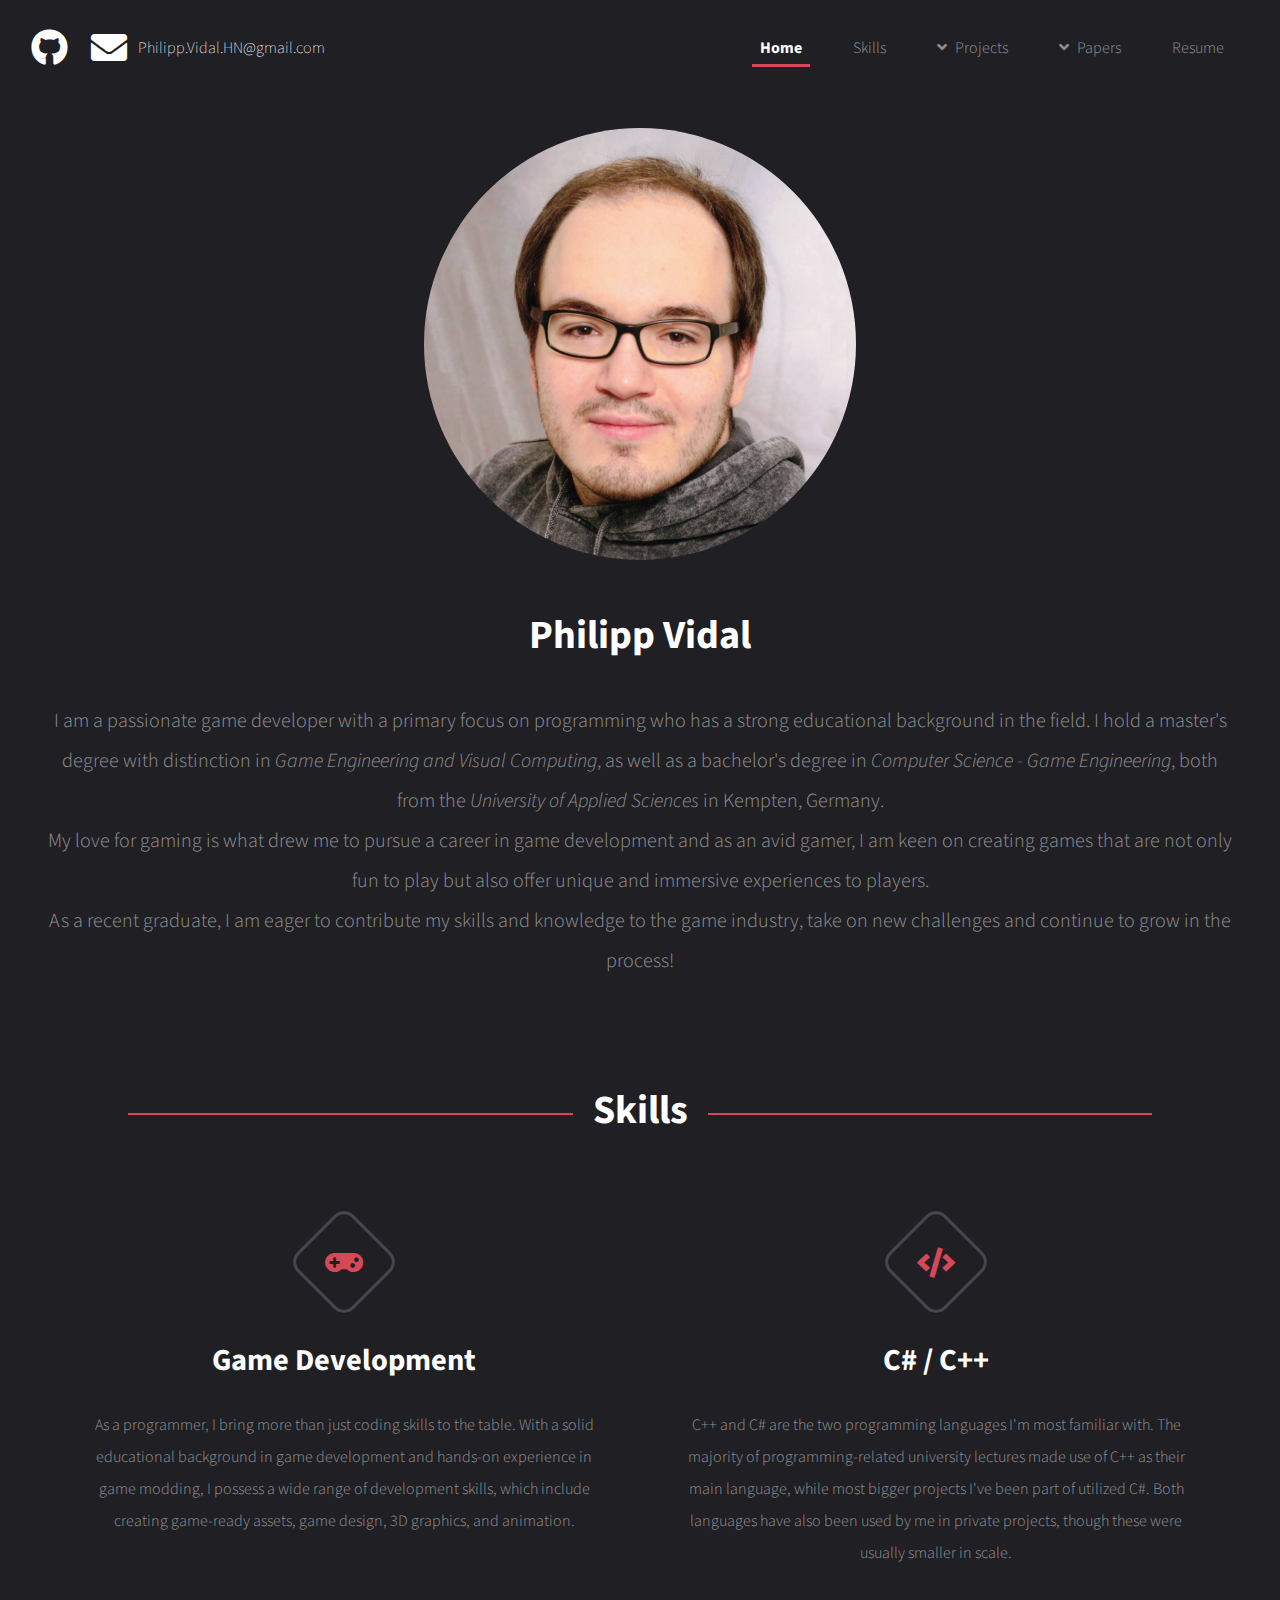
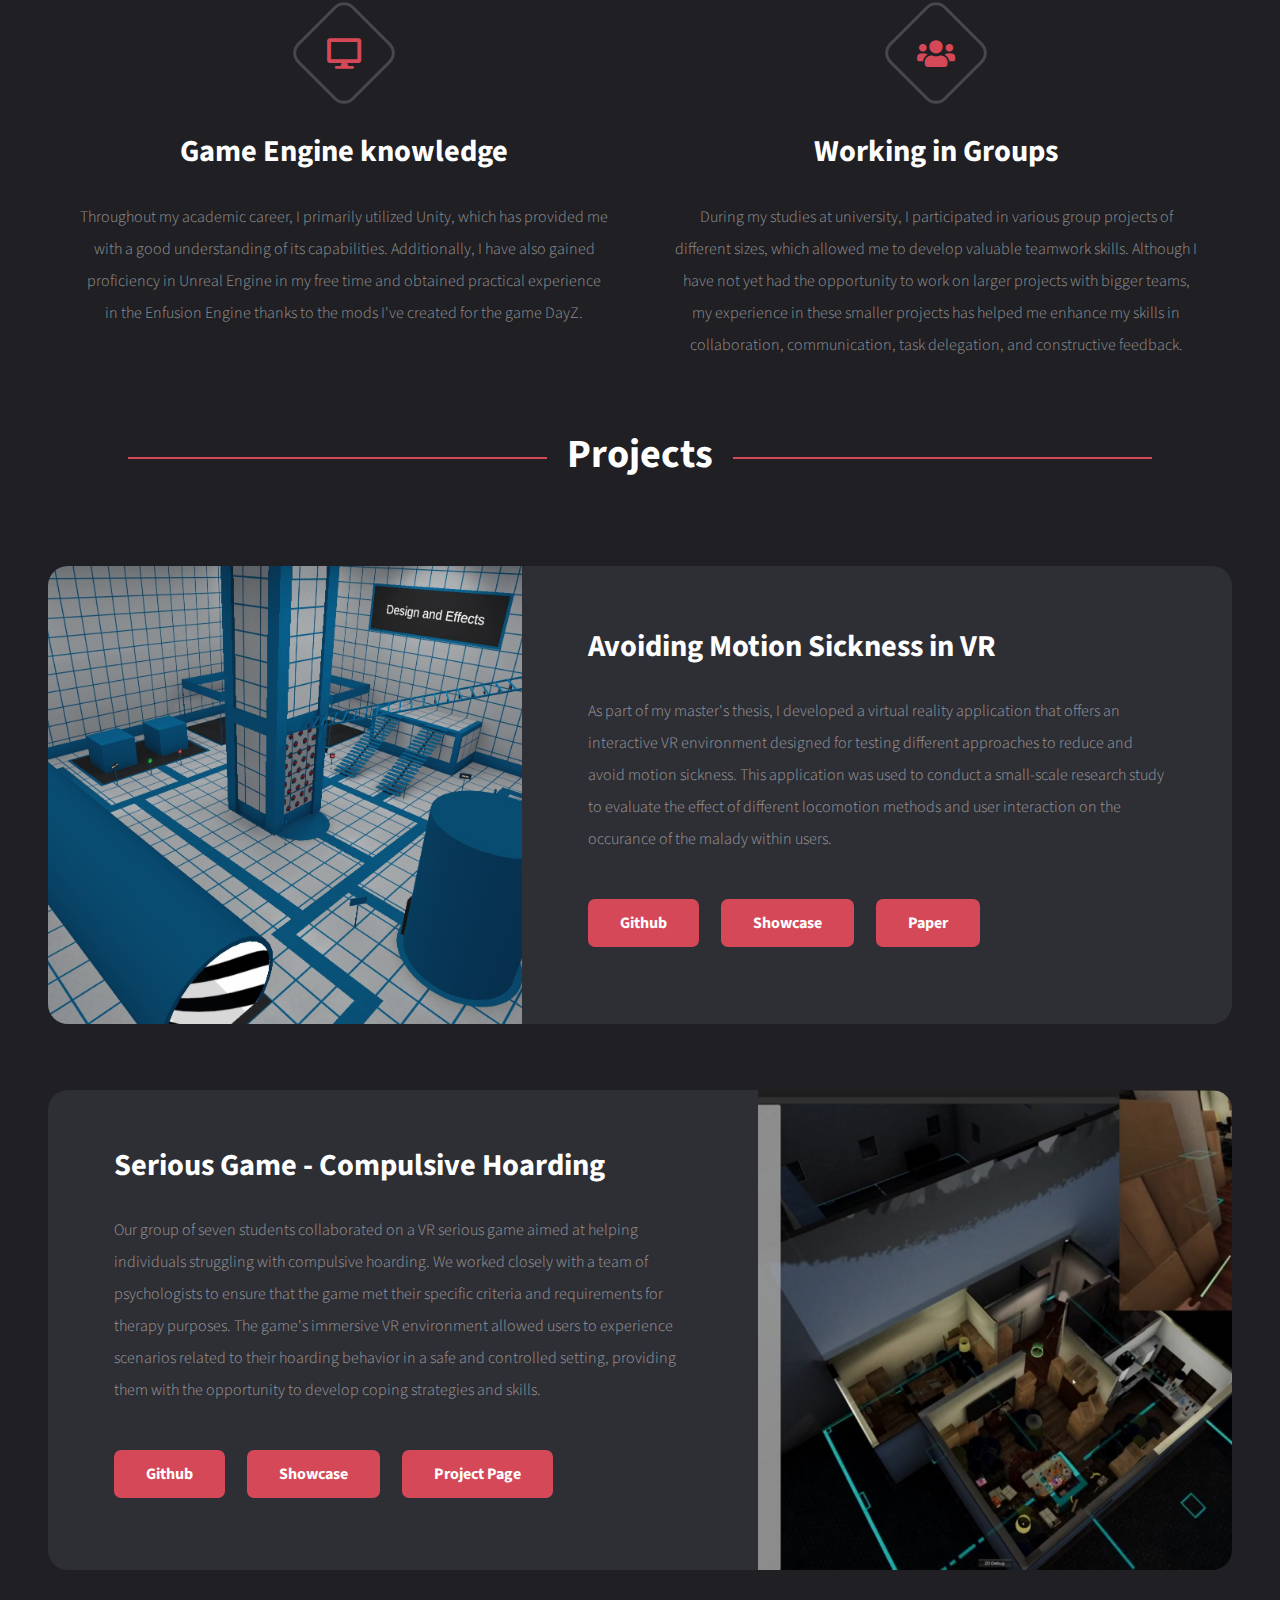
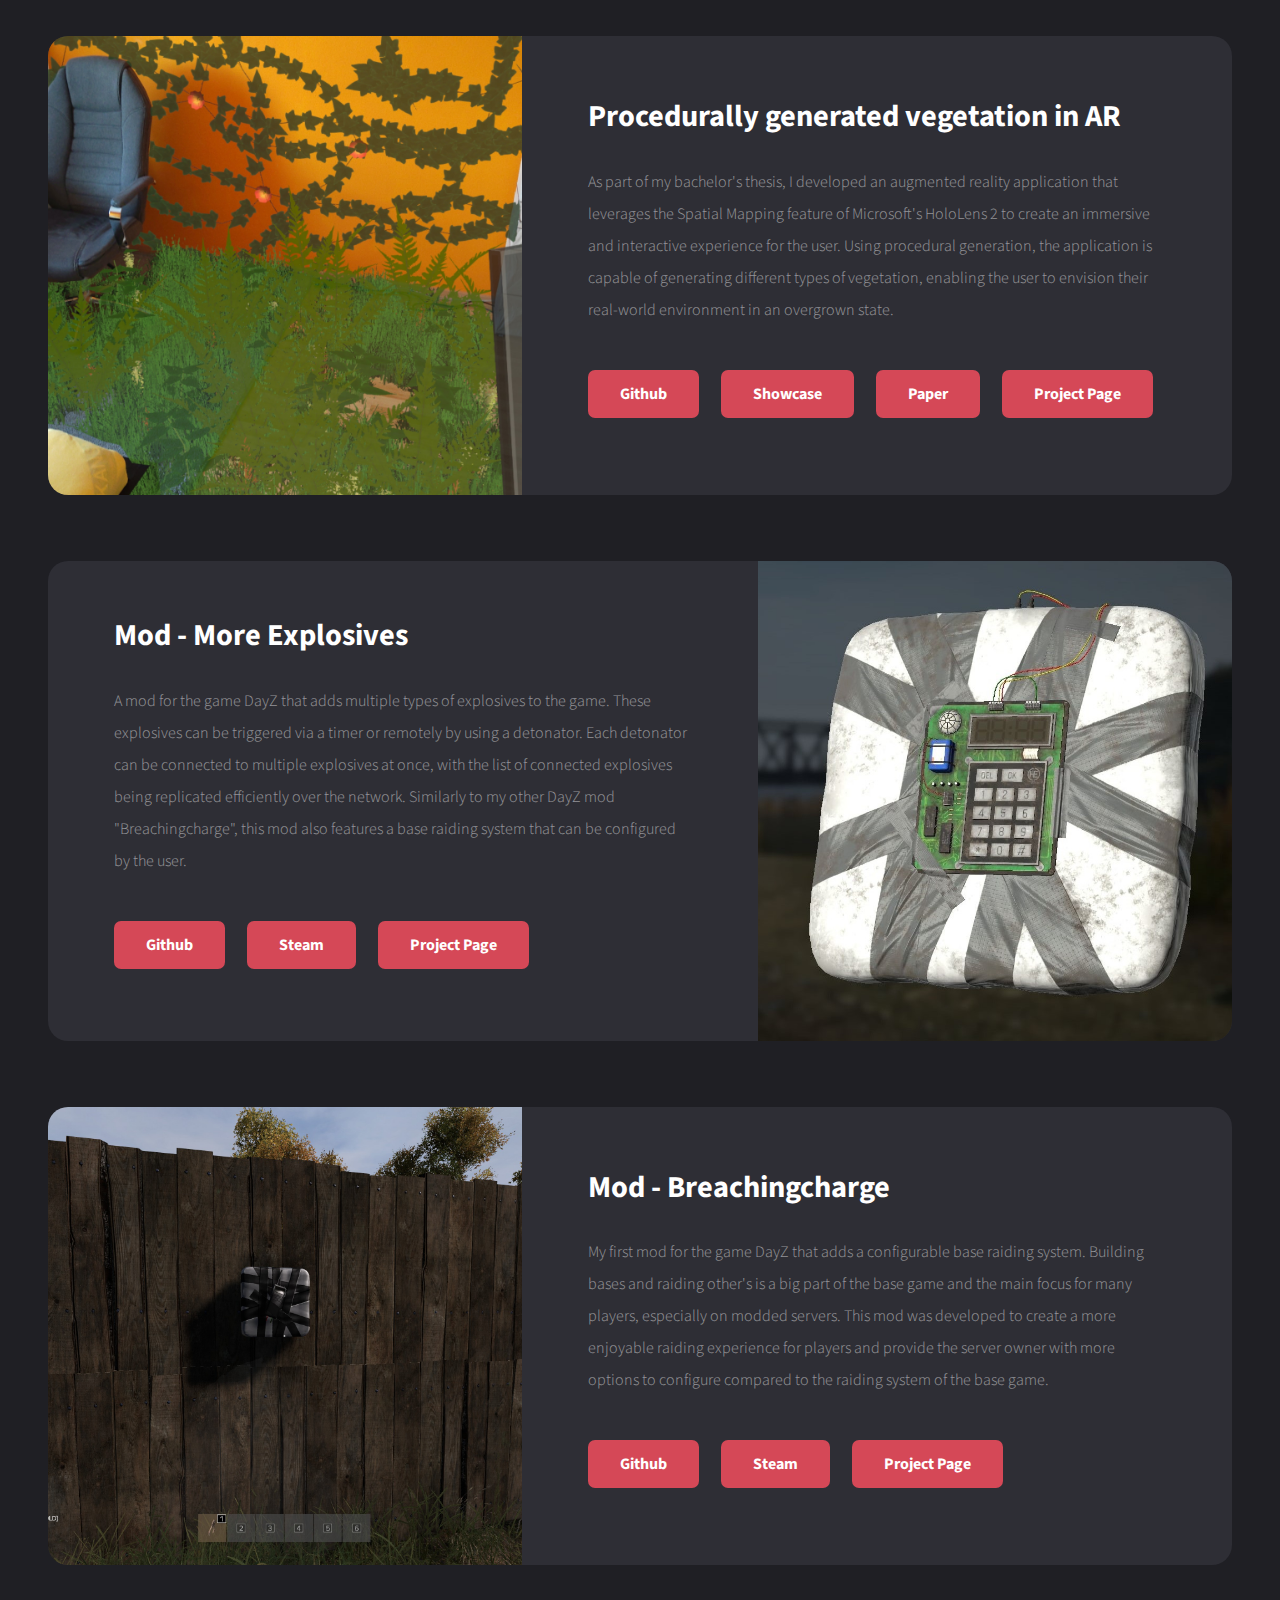
==== index.html @ 8bf0c200 "Initial commit" ====
<!DOCTYPE HTML>
<!--
	Threshold by Pixelarity
	pixelarity.com | hello@pixelarity.com
	License: pixelarity.com/license
-->
<html>
	<head>
		<title>Philipp Vidal's Portfolio</title>
		<meta charset="utf-8" />
		<meta name="viewport" content="width=device-width, initial-scale=1, user-scalable=no" />
		<meta name="description" content="" />
		<meta name="keywords" content="" />
		<link rel="stylesheet" href="assets/css/main.css" />
	</head>
	<body class="is-preload">

		<!-- Header -->
			<header id="header" class="alt">
				<!--<a class="logo" href="index.html">Portfolio</a>-->
				<div id="icon-bar">
					<a class="logo fab fa-github" href="https://github.com/PhilippVidal" target=”_blank”></a>
					<a id="email" class="logo fas fa-envelope" href="mailto:Philipp.Vidal.HN@gmail.com" target=”_blank”></a>
					<a class="email-text">Philipp.Vidal.HN@gmail.com</a>		
					<!--<div>
						<span class="email-text">Philipp.Vidal.HN@gmail.com</span>
					</div>-->
				</div>
					
				<nav id="nav">
					<ul>
						<li class="current"><a href="index.html">Home</a></li>
						<li><a href="#skills">Skills</a></li>
						<li>
							<a href="#section-projects" class="icon solid fa-angle-down">Projects</a>
							<ul>
								<li><a href="#project-avoiding-ms">Avoiding motion sickness in interactive VR environments</a></li>
								<li><a href="#project-compulsive-hoarding">Compulsive Hoarding</a></li>
								<li><a href="#project-procedural-vegetation">Procedurally generated vegetation in AR environments</a></li>
								<li><a href="#project-mod-moe">Mod - More Explosives</a></li>
								<li><a href="#project-mod-bc">Mod - Breachingcharge</a></li>
								<!-- 
									
									<li><a href="#">Option One</a></li>
									<li><a href="#">Option Two</a></li>
									<li><a href="#">Option Three</a></li>
									<li>
										<a href="#">Submenu</a>
										<ul>
											<li><a href="#">Option One</a></li>
											<li><a href="#">Option Two</a></li>
											<li><a href="#">Option Three</a></li>
											<li><a href="#">Option Four</a></li>
										</ul>
								-->
								</li>
							</ul>
						</li>
						<li>
							<a href="#" class="icon solid fa-angle-down">Papers</a>
							<ul>
								<li><a href="papers/PhilippVidal_Masterthesis_Avoiding motion sickness in interactive VR environments.pdf" target="_blank">Avoiding motion sickness in interactive VR environments (German)</a></li>
								<li><a href="papers/PhilippVidal_Bachelorthesis_Procedurally generated vegetation in AR environments.pdf" target="_blank">Procedurally generated vegetation in AR environments (German)</a></li>
								<li><a href="papers/PhilippVidal_Seminarpaper_VR Hardware - History, current state and future developments.pdf" target="_blank">VR Hardware - History, current state and future developments (English)</a></li>
								<li><a href="papers/PhilippVidal_Seminarpaper_Meaningful application of AR-based educational games.pdf" target="_blank">Meaningful application of AR-based educational games (English)</a></li>
							</ul>
						</li>
						<li><a href="resume/PhilippVidal_Resume.pdf" target=”_blank” >Resume</a></li>
						<!-- <li><a href="generic.html">Generic</a></li>-->
						<!-- <li><a href="elements.html">Elements</a></li>-->
					</ul>
				</nav>
			</header>

		<!-- Banner -->
			<div id="banner" class="wrapper">
				<div class="inner">
					<div class="content">
						<h1>Philipp Vidal</h1>
						<p>
							I am a passionate game developer with a primary focus on programming who has a strong educational background in the field. 
							I hold a master's degree with distinction in <i>Game Engineering and Visual Computing</i>, 
							as well as a bachelor's degree in <i>Computer Science - Game Engineering</i>, 
							both from the <i>University of Applied Sciences</i> in Kempten, Germany.
							<br>
							My love for gaming is what drew me to pursue a career in game development and as an avid gamer, 
							I am keen on creating games that are not only fun to play but also offer unique and immersive experiences to players.
							<br>
							As a recent graduate, I am eager to contribute my skills and knowledge to the game industry, 
							take on new challenges and continue to grow in the process!
						</p>
						<ul class="actions">
							<!--<li><a href="https://github.com/PhilippVidal" target=”_blank” class="button icon github large primary scrolly">Github</a></li>-->
						</ul>
					</div>
					<div class="image-wrapper">
						<!-- <img src="images/frame.png" class="frame" alt="" /> -->
						<img src="images/profile_picture.jpg" class="frame" alt=""/>
						<!-- <div class="image"> -->
						<!--	<img src="images/placeholder.jpg" alt="" /> -->
						</div>
					</div>
				</div>
			</div>
			
			<!-- Wrapper -->
			<div id="wrapper">

				<!-- Two -->
					<section id="two" class="wrapper style1">
						<div class="inner">
							<div class="heading" id="skills">
								<header class="major">
									<h2>Skills</h2>
								</header>
							</div>
							<div class="features">
								<div class="feature">
									<span class="icon solid alt major fas fa-gamepad"></span>
									<h2>Game Development</h2>
									<p>
										As a programmer, I bring more than just coding skills to the table. 
										With a solid educational background in game development and hands-on experience in game modding,
										I possess a wide range of development skills, which include creating game-ready assets, game design, 3D graphics, and animation.
									</p>
								</div>
								<div class="feature">
									<span class="icon solid alt major fas fa-code"></span>
									<h2>C# / C++</h2>
									<p>
										C++ and C# are the two programming languages I'm most familiar with. 
										The majority of programming-related university lectures made use of C++ as their main language, 
										while most bigger projects I've been part of utilized C#. 
										Both languages have also been used by me in private projects, 
										though these were usually smaller in scale.
									</p>
								</div>
								<div class="feature">
									<span class="icon solid alt major fas fa-desktop"></span>
									<h2>Game Engine knowledge</h2>
									<p>
										Throughout my academic career, I primarily utilized Unity, 
										which has provided me with a good understanding of its capabilities. 
										Additionally, I have also gained proficiency in Unreal Engine in my free time
										and obtained practical experience in the Enfusion Engine 
										thanks to the mods I've created for the game DayZ.
									</p>
								</div>
								<div class="feature">
									<span class="icon solid alt major featured fas fa-users"></span>
									<h2>Working in Groups</h2>
									<p>
										During my studies at university, I participated in various group projects of different sizes,
										which allowed me to develop valuable teamwork skills. 
										Although I have not yet had the opportunity to work on larger projects with bigger teams, 
										my experience in these smaller projects has helped me enhance my skills in collaboration, communication, task delegation, and constructive feedback. 
									</p>
								</div>
							</div>
						</div>
					</section>

				<!-- One -->
					<section id="one" class="wrapper style1">
						<div class="inner">
							<div class="heading" id="section-projects">
								<header class="major">
									<h2>Projects</h2>
								</header>
							</div>
							<div class="spotlights">

								<div class="spotlight" id="project-avoiding-ms">
									<div class="image fit">
										<img src="images/masterthesis.jpg" alt="" />
									</div>
									<div class="content">
										<h2>Avoiding Motion Sickness in VR</h2>
										<p>	
											As part of my master's thesis, I developed a virtual reality application that offers an 
											interactive VR environment designed for testing different approaches to reduce and avoid motion sickness.
											This application was used to conduct a small-scale research study to evaluate the effect
											of different locomotion methods and user interaction on the occurance of the malady within users.										
										</p>
										<ul class="actions">
											<li><a href="https://github.com/PhilippVidal/Avoiding-Motion-Sickness-in-VR" target="_blank" class="button primary">Github</a></li>
											<li><a href="#" target="_blank" class="button primary">Showcase</a></li>
											<li><a href="papers/PhilippVidal_Masterthesis_Avoiding motion sickness in interactive VR environments.pdf" target="_blank" class="button primary">Paper</a></li>
										</ul>
									</div>
								</div>

								<div class="spotlight" id="project-compulsive-hoarding">
									<div class="image fit alt">
										<img src="images/compulsive_hoarding.jpg" alt="" />
									</div>
									<div class="content">
										<h2>Serious Game - Compulsive Hoarding</h2>
										<p>	
											Our group of seven students collaborated on a VR serious game
											aimed at helping individuals struggling with compulsive hoarding. 
											We worked closely with a team of psychologists to ensure that the game met 
											their specific criteria and requirements for therapy purposes. 
											The game's immersive VR environment allowed users to experience scenarios related to 
											their hoarding behavior in a safe and controlled setting, 
											providing them with the opportunity to develop coping strategies and skills. 																			 
										</p>
										<ul class="actions">
											<li><a href="https://github.com/PhilippVidal/Serious-Game-Compulsive-Hoarding" target="_blank" class="button primary">Github</a></li>
											<li><a href="https://www.youtube.com/watch?v=WRfuEz0BRK4" target="_blank" class="button primary">Showcase</a></li>
											<li><a href="https://www.hs-kempten.de/fakultaet-informatik/zentrale-einrichtungen/computerspiel-zentrum-games/projekt/vr-simulation-zur-behandlung-des-messie-syndroms-1-1306" target="_blank" class="button primary">Project Page</a></li>
										</ul>
									</div>
								</div>

								<div class="spotlight" id="project-procedural-vegetation">
									<div class="image fit">
										<img src="images/bachelorthesis.jpg" alt="" />
									</div>
									<div class="content">
										<h2>Procedurally generated vegetation in AR</h2>
										<p>	
											As part of my bachelor's thesis, I developed an augmented reality application that leverages the Spatial Mapping 
											feature of Microsoft's HoloLens 2 to create an immersive and interactive experience for the user. Using procedural generation, 
											the application is capable of generating different types of vegetation, enabling the user to envision their real-world environment in an overgrown state. 
										</p>
										<ul class="actions">
											<li><a href="https://github.com/PhilippVidal/Procedurally-generated-vegetation-in-AR" target="_blank" class="button primary">Github</a></li>
											<li><a href="https://youtu.be/AUzqE_5fTWs" target="_blank" class="button primary">Showcase</a></li>
											<li><a href="papers/PhilippVidal_Bachelorthesis_Procedurally generated vegetation in AR environments.pdf" target="_blank" class="button primary">Paper</a></li>
											<li><a href="https://www.hs-kempten.de/fakultaet-informatik/zentrale-einrichtungen/computerspiel-zentrum-games/projekt/prozedural-generierte-vegetation-in-einer-augmented-reality-umgebung-1315" target="_blank" class="button primary">Project Page</a></li>
										</ul>
									</div>
								</div>

								<div class="spotlight" id="project-mod-moe">
									<div class="image fit alt">
										<img src="images/moreexplosives.jpg" alt="" />
									</div>
									<div class="content">
										<h2>Mod - More Explosives</h2>
										<p>	
											A mod for the game DayZ that adds multiple types of explosives to the game. 
											These explosives can be triggered via a timer or remotely by using a detonator. 
											Each detonator can be connected to multiple explosives at once, with the list of connected explosives being replicated efficiently over the network. 
											Similarly to my other DayZ mod "Breachingcharge", this mod also features a base raiding system that can be configured by the user.
										</p>
										<ul class="actions">
											<li><a href="https://github.com/PhilippVidal/MoreExplosives" target="_blank" class="button primary">Github</a></li>
											<li><a href="https://steamcommunity.com/sharedfiles/filedetails/?id=2916864737" target="_blank" class="button primary">Steam</a></li>
											<li><a href="https://github.com/PhilippVidal/MoreExplosives/wiki" target="_blank" class="button primary">Project Page</a></li>
										</ul>
									</div>
								</div>

								<div class="spotlight" id="project-mod-bc">
									<div class="image fit">
										<img src="images/breachingcharge.jpg" alt="" />
									</div>
									<div class="content">
										<h2>Mod - Breachingcharge</h2>
										<p>
											My first mod for the game DayZ that adds a configurable base raiding system. 
											Building bases and raiding other's is a big part of the base game and the main focus for many players, especially on modded servers. 
											This mod was developed to create a more enjoyable raiding experience for players and provide the server owner with more options to configure compared to the raiding system of the base game. 
										</p>
										<ul class="actions">
											<li><a href="https://github.com/PhilippVidal/Breachingcharge" target="_blank" class="button primary">Github</a></li>
											<li><a href="https://steamcommunity.com/sharedfiles/filedetails/?id=1827241477" target="_blank" class="button primary">Steam</a></li>
											<li><a href="https://github.com/PhilippVidal/Breachingcharge/wiki" target="_blank" class="button primary">Project Page</a></li>
										</ul>
									</div>
								</div>

							</div>
						</div>
					</section>
			</div>

		<!-- Scripts -->
			<script src="assets/js/jquery.min.js"></script>
			<script src="assets/js/jquery.dropotron.min.js"></script>
			<script src="assets/js/jquery.scrollex.min.js"></script>
			<script src="assets/js/jquery.scrolly.min.js"></script>
			<script src="assets/js/browser.min.js"></script>
			<script src="assets/js/breakpoints.min.js"></script>
			<script src="assets/js/util.js"></script>
			<script src="assets/js/main.js"></script>

	</body>
</html>
---- assets/css/main.css ----
@import url(fontawesome-all.min.css);
@import url("https://fonts.googleapis.com/css?family=Source+Sans+Pro:300,300i,400,400i,700,700i");

/*
	Threshold by Pixelarity
	pixelarity.com | hello@pixelarity.com
	License: pixelarity.com/license
*/

:root{
    --color-primary: #1f1f24;
    --color-secondary: #2e2e35;
	--color-tertiary: #24242a;
    --color-highlight: #d54857;
    --color-text: #FFFFFF;
}

html, body, div, span, applet, object,
iframe, h1, h2, h3, h4, h5, h6, p, blockquote,
pre, a, abbr, acronym, address, big, cite,
code, del, dfn, em, img, ins, kbd, q, s, samp,
small, strike, strong, sub, sup, tt, var, b,
u, i, center, dl, dt, dd, ol, ul, li, fieldset,
form, label, legend, table, caption, tbody,
tfoot, thead, tr, th, td, article, aside,
canvas, details, embed, figure, figcaption,
footer, header, hgroup, menu, nav, output, ruby,
section, summary, time, mark, audio, video {
	margin: 0;
	padding: 0;
	border: 0;
	font-size: 100%;
	font: inherit;
	vertical-align: baseline;}

article, aside, details, figcaption, figure,
footer, header, hgroup, menu, nav, section {
	display: block;}

body {
	line-height: 1;
}

ol, ul {
	list-style: none;
}

blockquote, q {
	quotes: none;
}

	blockquote:before, blockquote:after, q:before, q:after {
		content: '';
		content: none;
	}

table {
	border-collapse: collapse;
	border-spacing: 0;
}

body {
	-webkit-text-size-adjust: none;
}

mark {
	background-color: transparent;
	color: inherit;
}

input::-moz-focus-inner {
	border: 0;
	padding: 0;
}

input, select, textarea {
	-moz-appearance: none;
	-webkit-appearance: none;
	-ms-appearance: none;
	appearance: none;
}

/* Basic */

	@-ms-viewport {
		width: device-width;
	}

	body {
		-ms-overflow-style: scrollbar;
	}

	@media screen and (max-width: 480px) {

		html, body {
			min-width: 320px;
		}

	}

	html {
		box-sizing: border-box;
	}

	*, *:before, *:after {
		box-sizing: inherit;
	}

	body {
		background: #24242a;
	}

		body.is-preload *, body.is-preload *:before, body.is-preload *:after {
			-moz-animation: none !important;
			-webkit-animation: none !important;
			-ms-animation: none !important;
			animation: none !important;
			-moz-transition: none !important;
			-webkit-transition: none !important;
			-ms-transition: none !important;
			transition: none !important;
		}

/* Typography */

	html {
		font-size: 16pt;
	}

		@media screen and (max-width: 1680px) {

			html {
				font-size: 12pt;
			}

		}

		@media screen and (max-width: 480px) {

			html {
				font-size: 11pt;
			}

		}

	body {
		background-color: var(--color-primary);
		color: rgba(255, 255, 255, 0.5);
	}

	body, input, select, textarea {
		font-family: "Source Sans Pro", Arial, Helvetica, sans-serif;
		font-weight: 300;
		font-size: 1rem;
		line-height: 1.65;
	}

		@media screen and (max-width: 1280px) {

			body, input, select, textarea {
				line-height: 2;
			}

		}

	a {
		-moz-transition: color 0.2s ease-in-out;
		-webkit-transition: color 0.2s ease-in-out;
		-ms-transition: color 0.2s ease-in-out;
		transition: color 0.2s ease-in-out;
		color: #d54857;
		text-decoration: underline;
	}

		a:hover {
			color: #e46270;
			text-decoration: none;
		}

		a:active {
			color: #d54857;
		}

	strong, b {
		color: #ffffff;
		font-weight: 700;
	}

	em, i {
		font-style: italic;
	}

	p {
		margin: 0 0 2.75rem 0;
	}

	h1, h2, h3, h4, h5, h6 {
		color: #ffffff;
		font-weight: 700;
		line-height: 1.5;
		margin: 0 0 2.0625rem 0;
	}

		h1 a, h2 a, h3 a, h4 a, h5 a, h6 a {
			color: inherit;
			text-decoration: none;
		}

	h1 {
		font-size: 3.75rem;
		line-height: 1.20;
	}

	h2 {
		font-size: 1.90rem;
		line-height: 1;
	}

	h3 {
		font-size: 1.75rem;
	}

	h4 {
		font-size: 1.20rem;
	}

	h5 {
		font-size: 0.9rem;
	}

	h6 {
		font-size: 0.7rem;
	}

	@media screen and (max-width: 1280px) {

		h1 {
			font-size: 2.5rem;
			line-height: 1.6;
		}

	}

	@media screen and (max-width: 980px) {

		h3 {
			font-size: 1.5rem;
		}

	}

	@media screen and (max-width: 736px) {

		h1 {
			font-size: 2.25rem;
			line-height: 1.5;
		}

		h2 {
			font-size: 1.5rem;
			line-height: 1.5;
		}

		h3 {
			font-size: 1.25rem;
		}

		h1, h2, h3, h4, h5, p {
			margin: 0 0 2rem 0;
		}

	}

	sub {
		font-size: 0.8rem;
		position: relative;
		top: 0.5rem;
	}

	sup {
		font-size: 0.8rem;
		position: relative;
		top: -0.5rem;
	}

	blockquote {
		border-left: solid 0.5rem rgba(110, 110, 122, 0.5);
		font-style: italic;
		margin: 0 0 2.75rem 0;
		padding: 1.375rem 0 1.375rem 2.75rem;
	}

	code {
		background: transparent;
		border: solid 1px rgba(110, 110, 122, 0.5);
		font-family: "Courier New", monospace;
		font-size: 0.9rem;
		margin: 0 0.25rem;
		padding: 0.25rem 0.65rem;
	}

	pre {
		-webkit-overflow-scrolling: touch;
		font-family: "Courier New", monospace;
		font-size: 0.9rem;
		margin: 0 0 2.75rem 0;
	}

		pre code {
			display: block;
			line-height: 1.75;
			padding: 1rem 1.5rem;
			overflow-x: auto;
		}

	hr {
		border: 0;
		border-bottom: solid 1px rgba(110, 110, 122, 0.5);
		margin: 2.75rem 0;
	}

		hr.major {
			margin: 5.5rem 0;
		}

		@media screen and (max-width: 736px) {

			hr.major {
				margin: 4.125rem 0;
			}

		}

/* Row */

	.row {
		display: flex;
		flex-wrap: wrap;
		box-sizing: border-box;
		align-items: stretch;
	}

		.row > * {
			box-sizing: border-box;
		}

		.row.gtr-uniform > * > :last-child {
			margin-bottom: 0;
		}

		.row.aln-left {
			justify-content: flex-start;
		}

		.row.aln-center {
			justify-content: center;
		}

		.row.aln-right {
			justify-content: flex-end;
		}

		.row.aln-top {
			align-items: flex-start;
		}

		.row.aln-middle {
			align-items: center;
		}

		.row.aln-bottom {
			align-items: flex-end;
		}

		.row > .imp {
			order: -1;
		}

		.row > .col-1 {
			width: 8.33333%;
		}

		.row > .off-1 {
			margin-left: 8.33333%;
		}

		.row > .col-2 {
			width: 16.66667%;
		}

		.row > .off-2 {
			margin-left: 16.66667%;
		}

		.row > .col-3 {
			width: 25%;
		}

		.row > .off-3 {
			margin-left: 25%;
		}

		.row > .col-4 {
			width: 33.33333%;
		}

		.row > .off-4 {
			margin-left: 33.33333%;
		}

		.row > .col-5 {
			width: 41.66667%;
		}

		.row > .off-5 {
			margin-left: 41.66667%;
		}

		.row > .col-6 {
			width: 50%;
		}

		.row > .off-6 {
			margin-left: 50%;
		}

		.row > .col-7 {
			width: 58.33333%;
		}

		.row > .off-7 {
			margin-left: 58.33333%;
		}

		.row > .col-8 {
			width: 66.66667%;
		}

		.row > .off-8 {
			margin-left: 66.66667%;
		}

		.row > .col-9 {
			width: 75%;
		}

		.row > .off-9 {
			margin-left: 75%;
		}

		.row > .col-10 {
			width: 83.33333%;
		}

		.row > .off-10 {
			margin-left: 83.33333%;
		}

		.row > .col-11 {
			width: 91.66667%;
		}

		.row > .off-11 {
			margin-left: 91.66667%;
		}

		.row > .col-12 {
			width: 100%;
		}

		.row > .off-12 {
			margin-left: 100%;
		}

		.row.gtr-0 {
			margin-top: 0;
			margin-left: 0rem;
		}

			.row.gtr-0 > * {
				padding: 0 0 0 0rem;
			}

			.row.gtr-0.gtr-uniform {
				margin-top: 0rem;
			}

				.row.gtr-0.gtr-uniform > * {
					padding-top: 0rem;
				}

		.row.gtr-25 {
			margin-top: 0;
			margin-left: -0.5rem;
		}

			.row.gtr-25 > * {
				padding: 0 0 0 0.5rem;
			}

			.row.gtr-25.gtr-uniform {
				margin-top: -0.5rem;
			}

				.row.gtr-25.gtr-uniform > * {
					padding-top: 0.5rem;
				}

		.row.gtr-50 {
			margin-top: 0;
			margin-left: -1rem;
		}

			.row.gtr-50 > * {
				padding: 0 0 0 1rem;
			}

			.row.gtr-50.gtr-uniform {
				margin-top: -1rem;
			}

				.row.gtr-50.gtr-uniform > * {
					padding-top: 1rem;
				}

		.row {
			margin-top: 0;
			margin-left: -2rem;
		}

			.row > * {
				padding: 0 0 0 2rem;
			}

			.row.gtr-uniform {
				margin-top: -2rem;
			}

				.row.gtr-uniform > * {
					padding-top: 2rem;
				}

		.row.gtr-150 {
			margin-top: 0;
			margin-left: -3rem;
		}

			.row.gtr-150 > * {
				padding: 0 0 0 3rem;
			}

			.row.gtr-150.gtr-uniform {
				margin-top: -3rem;
			}

				.row.gtr-150.gtr-uniform > * {
					padding-top: 3rem;
				}

		.row.gtr-200 {
			margin-top: 0;
			margin-left: -4rem;
		}

			.row.gtr-200 > * {
				padding: 0 0 0 4rem;
			}

			.row.gtr-200.gtr-uniform {
				margin-top: -4rem;
			}

				.row.gtr-200.gtr-uniform > * {
					padding-top: 4rem;
				}

		@media screen and (max-width: 1680px) {

			.row {
				display: flex;
				flex-wrap: wrap;
				box-sizing: border-box;
				align-items: stretch;
			}

				.row > * {
					box-sizing: border-box;
				}

				.row.gtr-uniform > * > :last-child {
					margin-bottom: 0;
				}

				.row.aln-left {
					justify-content: flex-start;
				}

				.row.aln-center {
					justify-content: center;
				}

				.row.aln-right {
					justify-content: flex-end;
				}

				.row.aln-top {
					align-items: flex-start;
				}

				.row.aln-middle {
					align-items: center;
				}

				.row.aln-bottom {
					align-items: flex-end;
				}

				.row > .imp-xlarge {
					order: -1;
				}

				.row > .col-1-xlarge {
					width: 8.33333%;
				}

				.row > .off-1-xlarge {
					margin-left: 8.33333%;
				}

				.row > .col-2-xlarge {
					width: 16.66667%;
				}

				.row > .off-2-xlarge {
					margin-left: 16.66667%;
				}

				.row > .col-3-xlarge {
					width: 25%;
				}

				.row > .off-3-xlarge {
					margin-left: 25%;
				}

				.row > .col-4-xlarge {
					width: 33.33333%;
				}

				.row > .off-4-xlarge {
					margin-left: 33.33333%;
				}

				.row > .col-5-xlarge {
					width: 41.66667%;
				}

				.row > .off-5-xlarge {
					margin-left: 41.66667%;
				}

				.row > .col-6-xlarge {
					width: 50%;
				}

				.row > .off-6-xlarge {
					margin-left: 50%;
				}

				.row > .col-7-xlarge {
					width: 58.33333%;
				}

				.row > .off-7-xlarge {
					margin-left: 58.33333%;
				}

				.row > .col-8-xlarge {
					width: 66.66667%;
				}

				.row > .off-8-xlarge {
					margin-left: 66.66667%;
				}

				.row > .col-9-xlarge {
					width: 75%;
				}

				.row > .off-9-xlarge {
					margin-left: 75%;
				}

				.row > .col-10-xlarge {
					width: 83.33333%;
				}

				.row > .off-10-xlarge {
					margin-left: 83.33333%;
				}

				.row > .col-11-xlarge {
					width: 91.66667%;
				}

				.row > .off-11-xlarge {
					margin-left: 91.66667%;
				}

				.row > .col-12-xlarge {
					width: 100%;
				}

				.row > .off-12-xlarge {
					margin-left: 100%;
				}

				.row.gtr-0 {
					margin-top: 0;
					margin-left: 0rem;
				}

					.row.gtr-0 > * {
						padding: 0 0 0 0rem;
					}

					.row.gtr-0.gtr-uniform {
						margin-top: 0rem;
					}

						.row.gtr-0.gtr-uniform > * {
							padding-top: 0rem;
						}

				.row.gtr-25 {
					margin-top: 0;
					margin-left: -0.5rem;
				}

					.row.gtr-25 > * {
						padding: 0 0 0 0.5rem;
					}

					.row.gtr-25.gtr-uniform {
						margin-top: -0.5rem;
					}

						.row.gtr-25.gtr-uniform > * {
							padding-top: 0.5rem;
						}

				.row.gtr-50 {
					margin-top: 0;
					margin-left: -1rem;
				}

					.row.gtr-50 > * {
						padding: 0 0 0 1rem;
					}

					.row.gtr-50.gtr-uniform {
						margin-top: -1rem;
					}

						.row.gtr-50.gtr-uniform > * {
							padding-top: 1rem;
						}

				.row {
					margin-top: 0;
					margin-left: -2rem;
				}

					.row > * {
						padding: 0 0 0 2rem;
					}

					.row.gtr-uniform {
						margin-top: -2rem;
					}

						.row.gtr-uniform > * {
							padding-top: 2rem;
						}

				.row.gtr-150 {
					margin-top: 0;
					margin-left: -3rem;
				}

					.row.gtr-150 > * {
						padding: 0 0 0 3rem;
					}

					.row.gtr-150.gtr-uniform {
						margin-top: -3rem;
					}

						.row.gtr-150.gtr-uniform > * {
							padding-top: 3rem;
						}

				.row.gtr-200 {
					margin-top: 0;
					margin-left: -4rem;
				}

					.row.gtr-200 > * {
						padding: 0 0 0 4rem;
					}

					.row.gtr-200.gtr-uniform {
						margin-top: -4rem;
					}

						.row.gtr-200.gtr-uniform > * {
							padding-top: 4rem;
						}

		}

		@media screen and (max-width: 1280px) {

			.row {
				display: flex;
				flex-wrap: wrap;
				box-sizing: border-box;
				align-items: stretch;
			}

				.row > * {
					box-sizing: border-box;
				}

				.row.gtr-uniform > * > :last-child {
					margin-bottom: 0;
				}

				.row.aln-left {
					justify-content: flex-start;
				}

				.row.aln-center {
					justify-content: center;
				}

				.row.aln-right {
					justify-content: flex-end;
				}

				.row.aln-top {
					align-items: flex-start;
				}

				.row.aln-middle {
					align-items: center;
				}

				.row.aln-bottom {
					align-items: flex-end;
				}

				.row > .imp-large {
					order: -1;
				}

				.row > .col-1-large {
					width: 8.33333%;
				}

				.row > .off-1-large {
					margin-left: 8.33333%;
				}

				.row > .col-2-large {
					width: 16.66667%;
				}

				.row > .off-2-large {
					margin-left: 16.66667%;
				}

				.row > .col-3-large {
					width: 25%;
				}

				.row > .off-3-large {
					margin-left: 25%;
				}

				.row > .col-4-large {
					width: 33.33333%;
				}

				.row > .off-4-large {
					margin-left: 33.33333%;
				}

				.row > .col-5-large {
					width: 41.66667%;
				}

				.row > .off-5-large {
					margin-left: 41.66667%;
				}

				.row > .col-6-large {
					width: 50%;
				}

				.row > .off-6-large {
					margin-left: 50%;
				}

				.row > .col-7-large {
					width: 58.33333%;
				}

				.row > .off-7-large {
					margin-left: 58.33333%;
				}

				.row > .col-8-large {
					width: 66.66667%;
				}

				.row > .off-8-large {
					margin-left: 66.66667%;
				}

				.row > .col-9-large {
					width: 75%;
				}

				.row > .off-9-large {
					margin-left: 75%;
				}

				.row > .col-10-large {
					width: 83.33333%;
				}

				.row > .off-10-large {
					margin-left: 83.33333%;
				}

				.row > .col-11-large {
					width: 91.66667%;
				}

				.row > .off-11-large {
					margin-left: 91.66667%;
				}

				.row > .col-12-large {
					width: 100%;
				}

				.row > .off-12-large {
					margin-left: 100%;
				}

				.row.gtr-0 {
					margin-top: 0;
					margin-left: 0rem;
				}

					.row.gtr-0 > * {
						padding: 0 0 0 0rem;
					}

					.row.gtr-0.gtr-uniform {
						margin-top: 0rem;
					}

						.row.gtr-0.gtr-uniform > * {
							padding-top: 0rem;
						}

				.row.gtr-25 {
					margin-top: 0;
					margin-left: -0.375rem;
				}

					.row.gtr-25 > * {
						padding: 0 0 0 0.375rem;
					}

					.row.gtr-25.gtr-uniform {
						margin-top: -0.375rem;
					}

						.row.gtr-25.gtr-uniform > * {
							padding-top: 0.375rem;
						}

				.row.gtr-50 {
					margin-top: 0;
					margin-left: -0.75rem;
				}

					.row.gtr-50 > * {
						padding: 0 0 0 0.75rem;
					}

					.row.gtr-50.gtr-uniform {
						margin-top: -0.75rem;
					}

						.row.gtr-50.gtr-uniform > * {
							padding-top: 0.75rem;
						}

				.row {
					margin-top: 0;
					margin-left: -1.5rem;
				}

					.row > * {
						padding: 0 0 0 1.5rem;
					}

					.row.gtr-uniform {
						margin-top: -1.5rem;
					}

						.row.gtr-uniform > * {
							padding-top: 1.5rem;
						}

				.row.gtr-150 {
					margin-top: 0;
					margin-left: -2.25rem;
				}

					.row.gtr-150 > * {
						padding: 0 0 0 2.25rem;
					}

					.row.gtr-150.gtr-uniform {
						margin-top: -2.25rem;
					}

						.row.gtr-150.gtr-uniform > * {
							padding-top: 2.25rem;
						}

				.row.gtr-200 {
					margin-top: 0;
					margin-left: -3rem;
				}

					.row.gtr-200 > * {
						padding: 0 0 0 3rem;
					}

					.row.gtr-200.gtr-uniform {
						margin-top: -3rem;
					}

						.row.gtr-200.gtr-uniform > * {
							padding-top: 3rem;
						}

		}

		@media screen and (max-width: 980px) {

			.row {
				display: flex;
				flex-wrap: wrap;
				box-sizing: border-box;
				align-items: stretch;
			}

				.row > * {
					box-sizing: border-box;
				}

				.row.gtr-uniform > * > :last-child {
					margin-bottom: 0;
				}

				.row.aln-left {
					justify-content: flex-start;
				}

				.row.aln-center {
					justify-content: center;
				}

				.row.aln-right {
					justify-content: flex-end;
				}

				.row.aln-top {
					align-items: flex-start;
				}

				.row.aln-middle {
					align-items: center;
				}

				.row.aln-bottom {
					align-items: flex-end;
				}

				.row > .imp-medium {
					order: -1;
				}

				.row > .col-1-medium {
					width: 8.33333%;
				}

				.row > .off-1-medium {
					margin-left: 8.33333%;
				}

				.row > .col-2-medium {
					width: 16.66667%;
				}

				.row > .off-2-medium {
					margin-left: 16.66667%;
				}

				.row > .col-3-medium {
					width: 25%;
				}

				.row > .off-3-medium {
					margin-left: 25%;
				}

				.row > .col-4-medium {
					width: 33.33333%;
				}

				.row > .off-4-medium {
					margin-left: 33.33333%;
				}

				.row > .col-5-medium {
					width: 41.66667%;
				}

				.row > .off-5-medium {
					margin-left: 41.66667%;
				}

				.row > .col-6-medium {
					width: 50%;
				}

				.row > .off-6-medium {
					margin-left: 50%;
				}

				.row > .col-7-medium {
					width: 58.33333%;
				}

				.row > .off-7-medium {
					margin-left: 58.33333%;
				}

				.row > .col-8-medium {
					width: 66.66667%;
				}

				.row > .off-8-medium {
					margin-left: 66.66667%;
				}

				.row > .col-9-medium {
					width: 75%;
				}

				.row > .off-9-medium {
					margin-left: 75%;
				}

				.row > .col-10-medium {
					width: 83.33333%;
				}

				.row > .off-10-medium {
					margin-left: 83.33333%;
				}

				.row > .col-11-medium {
					width: 91.66667%;
				}

				.row > .off-11-medium {
					margin-left: 91.66667%;
				}

				.row > .col-12-medium {
					width: 100%;
				}

				.row > .off-12-medium {
					margin-left: 100%;
				}

				.row.gtr-0 {
					margin-top: 0;
					margin-left: 0rem;
				}

					.row.gtr-0 > * {
						padding: 0 0 0 0rem;
					}

					.row.gtr-0.gtr-uniform {
						margin-top: 0rem;
					}

						.row.gtr-0.gtr-uniform > * {
							padding-top: 0rem;
						}

				.row.gtr-25 {
					margin-top: 0;
					margin-left: -0.375rem;
				}

					.row.gtr-25 > * {
						padding: 0 0 0 0.375rem;
					}

					.row.gtr-25.gtr-uniform {
						margin-top: -0.375rem;
					}

						.row.gtr-25.gtr-uniform > * {
							padding-top: 0.375rem;
						}

				.row.gtr-50 {
					margin-top: 0;
					margin-left: -0.75rem;
				}

					.row.gtr-50 > * {
						padding: 0 0 0 0.75rem;
					}

					.row.gtr-50.gtr-uniform {
						margin-top: -0.75rem;
					}

						.row.gtr-50.gtr-uniform > * {
							padding-top: 0.75rem;
						}

				.row {
					margin-top: 0;
					margin-left: -1.5rem;
				}

					.row > * {
						padding: 0 0 0 1.5rem;
					}

					.row.gtr-uniform {
						margin-top: -1.5rem;
					}

						.row.gtr-uniform > * {
							padding-top: 1.5rem;
						}

				.row.gtr-150 {
					margin-top: 0;
					margin-left: -2.25rem;
				}

					.row.gtr-150 > * {
						padding: 0 0 0 2.25rem;
					}

					.row.gtr-150.gtr-uniform {
						margin-top: -2.25rem;
					}

						.row.gtr-150.gtr-uniform > * {
							padding-top: 2.25rem;
						}

				.row.gtr-200 {
					margin-top: 0;
					margin-left: -3rem;
				}

					.row.gtr-200 > * {
						padding: 0 0 0 3rem;
					}

					.row.gtr-200.gtr-uniform {
						margin-top: -3rem;
					}

						.row.gtr-200.gtr-uniform > * {
							padding-top: 3rem;
						}

		}

		@media screen and (max-width: 736px) {

			.row {
				display: flex;
				flex-wrap: wrap;
				box-sizing: border-box;
				align-items: stretch;
			}

				.row > * {
					box-sizing: border-box;
				}

				.row.gtr-uniform > * > :last-child {
					margin-bottom: 0;
				}

				.row.aln-left {
					justify-content: flex-start;
				}

				.row.aln-center {
					justify-content: center;
				}

				.row.aln-right {
					justify-content: flex-end;
				}

				.row.aln-top {
					align-items: flex-start;
				}

				.row.aln-middle {
					align-items: center;
				}

				.row.aln-bottom {
					align-items: flex-end;
				}

				.row > .imp-small {
					order: -1;
				}

				.row > .col-1-small {
					width: 8.33333%;
				}

				.row > .off-1-small {
					margin-left: 8.33333%;
				}

				.row > .col-2-small {
					width: 16.66667%;
				}

				.row > .off-2-small {
					margin-left: 16.66667%;
				}

				.row > .col-3-small {
					width: 25%;
				}

				.row > .off-3-small {
					margin-left: 25%;
				}

				.row > .col-4-small {
					width: 33.33333%;
				}

				.row > .off-4-small {
					margin-left: 33.33333%;
				}

				.row > .col-5-small {
					width: 41.66667%;
				}

				.row > .off-5-small {
					margin-left: 41.66667%;
				}

				.row > .col-6-small {
					width: 50%;
				}

				.row > .off-6-small {
					margin-left: 50%;
				}

				.row > .col-7-small {
					width: 58.33333%;
				}

				.row > .off-7-small {
					margin-left: 58.33333%;
				}

				.row > .col-8-small {
					width: 66.66667%;
				}

				.row > .off-8-small {
					margin-left: 66.66667%;
				}

				.row > .col-9-small {
					width: 75%;
				}

				.row > .off-9-small {
					margin-left: 75%;
				}

				.row > .col-10-small {
					width: 83.33333%;
				}

				.row > .off-10-small {
					margin-left: 83.33333%;
				}

				.row > .col-11-small {
					width: 91.66667%;
				}

				.row > .off-11-small {
					margin-left: 91.66667%;
				}

				.row > .col-12-small {
					width: 100%;
				}

				.row > .off-12-small {
					margin-left: 100%;
				}

				.row.gtr-0 {
					margin-top: 0;
					margin-left: 0rem;
				}

					.row.gtr-0 > * {
						padding: 0 0 0 0rem;
					}

					.row.gtr-0.gtr-uniform {
						margin-top: 0rem;
					}

						.row.gtr-0.gtr-uniform > * {
							padding-top: 0rem;
						}

				.row.gtr-25 {
					margin-top: 0;
					margin-left: -0.3125rem;
				}

					.row.gtr-25 > * {
						padding: 0 0 0 0.3125rem;
					}

					.row.gtr-25.gtr-uniform {
						margin-top: -0.3125rem;
					}

						.row.gtr-25.gtr-uniform > * {
							padding-top: 0.3125rem;
						}

				.row.gtr-50 {
					margin-top: 0;
					margin-left: -0.625rem;
				}

					.row.gtr-50 > * {
						padding: 0 0 0 0.625rem;
					}

					.row.gtr-50.gtr-uniform {
						margin-top: -0.625rem;
					}

						.row.gtr-50.gtr-uniform > * {
							padding-top: 0.625rem;
						}

				.row {
					margin-top: 0;
					margin-left: -1.25rem;
				}

					.row > * {
						padding: 0 0 0 1.25rem;
					}

					.row.gtr-uniform {
						margin-top: -1.25rem;
					}

						.row.gtr-uniform > * {
							padding-top: 1.25rem;
						}

				.row.gtr-150 {
					margin-top: 0;
					margin-left: -1.875rem;
				}

					.row.gtr-150 > * {
						padding: 0 0 0 1.875rem;
					}

					.row.gtr-150.gtr-uniform {
						margin-top: -1.875rem;
					}

						.row.gtr-150.gtr-uniform > * {
							padding-top: 1.875rem;
						}

				.row.gtr-200 {
					margin-top: 0;
					margin-left: -2.5rem;
				}

					.row.gtr-200 > * {
						padding: 0 0 0 2.5rem;
					}

					.row.gtr-200.gtr-uniform {
						margin-top: -2.5rem;
					}

						.row.gtr-200.gtr-uniform > * {
							padding-top: 2.5rem;
						}

		}

		@media screen and (max-width: 480px) {

			.row {
				display: flex;
				flex-wrap: wrap;
				box-sizing: border-box;
				align-items: stretch;
			}

				.row > * {
					box-sizing: border-box;
				}

				.row.gtr-uniform > * > :last-child {
					margin-bottom: 0;
				}

				.row.aln-left {
					justify-content: flex-start;
				}

				.row.aln-center {
					justify-content: center;
				}

				.row.aln-right {
					justify-content: flex-end;
				}

				.row.aln-top {
					align-items: flex-start;
				}

				.row.aln-middle {
					align-items: center;
				}

				.row.aln-bottom {
					align-items: flex-end;
				}

				.row > .imp-xsmall {
					order: -1;
				}

				.row > .col-1-xsmall {
					width: 8.33333%;
				}

				.row > .off-1-xsmall {
					margin-left: 8.33333%;
				}

				.row > .col-2-xsmall {
					width: 16.66667%;
				}

				.row > .off-2-xsmall {
					margin-left: 16.66667%;
				}

				.row > .col-3-xsmall {
					width: 25%;
				}

				.row > .off-3-xsmall {
					margin-left: 25%;
				}

				.row > .col-4-xsmall {
					width: 33.33333%;
				}

				.row > .off-4-xsmall {
					margin-left: 33.33333%;
				}

				.row > .col-5-xsmall {
					width: 41.66667%;
				}

				.row > .off-5-xsmall {
					margin-left: 41.66667%;
				}

				.row > .col-6-xsmall {
					width: 50%;
				}

				.row > .off-6-xsmall {
					margin-left: 50%;
				}

				.row > .col-7-xsmall {
					width: 58.33333%;
				}

				.row > .off-7-xsmall {
					margin-left: 58.33333%;
				}

				.row > .col-8-xsmall {
					width: 66.66667%;
				}

				.row > .off-8-xsmall {
					margin-left: 66.66667%;
				}

				.row > .col-9-xsmall {
					width: 75%;
				}

				.row > .off-9-xsmall {
					margin-left: 75%;
				}

				.row > .col-10-xsmall {
					width: 83.33333%;
				}

				.row > .off-10-xsmall {
					margin-left: 83.33333%;
				}

				.row > .col-11-xsmall {
					width: 91.66667%;
				}

				.row > .off-11-xsmall {
					margin-left: 91.66667%;
				}

				.row > .col-12-xsmall {
					width: 100%;
				}

				.row > .off-12-xsmall {
					margin-left: 100%;
				}

				.row.gtr-0 {
					margin-top: 0;
					margin-left: 0rem;
				}

					.row.gtr-0 > * {
						padding: 0 0 0 0rem;
					}

					.row.gtr-0.gtr-uniform {
						margin-top: 0rem;
					}

						.row.gtr-0.gtr-uniform > * {
							padding-top: 0rem;
						}

				.row.gtr-25 {
					margin-top: 0;
					margin-left: -0.3125rem;
				}

					.row.gtr-25 > * {
						padding: 0 0 0 0.3125rem;
					}

					.row.gtr-25.gtr-uniform {
						margin-top: -0.3125rem;
					}

						.row.gtr-25.gtr-uniform > * {
							padding-top: 0.3125rem;
						}

				.row.gtr-50 {
					margin-top: 0;
					margin-left: -0.625rem;
				}

					.row.gtr-50 > * {
						padding: 0 0 0 0.625rem;
					}

					.row.gtr-50.gtr-uniform {
						margin-top: -0.625rem;
					}

						.row.gtr-50.gtr-uniform > * {
							padding-top: 0.625rem;
						}

				.row {
					margin-top: 0;
					margin-left: -1.25rem;
				}

					.row > * {
						padding: 0 0 0 1.25rem;
					}

					.row.gtr-uniform {
						margin-top: -1.25rem;
					}

						.row.gtr-uniform > * {
							padding-top: 1.25rem;
						}

				.row.gtr-150 {
					margin-top: 0;
					margin-left: -1.875rem;
				}

					.row.gtr-150 > * {
						padding: 0 0 0 1.875rem;
					}

					.row.gtr-150.gtr-uniform {
						margin-top: -1.875rem;
					}

						.row.gtr-150.gtr-uniform > * {
							padding-top: 1.875rem;
						}

				.row.gtr-200 {
					margin-top: 0;
					margin-left: -2.5rem;
				}

					.row.gtr-200 > * {
						padding: 0 0 0 2.5rem;
					}

					.row.gtr-200.gtr-uniform {
						margin-top: -2.5rem;
					}

						.row.gtr-200.gtr-uniform > * {
							padding-top: 2.5rem;
						}

		}

/* Box */

	.box {
		background: #2e2e35;
		border-radius: 7px;
		margin-bottom: 2.75rem;
		padding: 1.5rem;
	}

		.box > :last-child {
			margin-bottom: 0;
		}

		.box.cta {
			display: -moz-flex;
			display: -webkit-flex;
			display: -ms-flex;
			display: flex;
			padding: 4rem;
		}

			.box.cta .content {
				width: 65%;
				padding-right: 4rem;
			}

				.box.cta .content > :last-child {
					margin-bottom: 0;
				}

			.box.cta ul.actions {
				width: 35%;
				text-align: center;
			}

			@media screen and (max-width: 1280px) {

				.box.cta {
					padding: 3rem;
				}

			}

			@media screen and (max-width: 980px) {

				.box.cta {
					-moz-flex-direction: column;
					-webkit-flex-direction: column;
					-ms-flex-direction: column;
					flex-direction: column;
					padding: 3rem 2rem;
				}

					.box.cta .content {
						width: 100%;
						padding-right: 0;
						text-align: center;
					}

						.box.cta .content > :last-child {
							margin-bottom: 2.75rem;
						}

					.box.cta ul.actions {
						width: 100%;
					}

			}

			@media screen and (max-width: 736px) {

				.box.cta {
					padding: 2rem 1.5rem;
				}

			}

/* Button */

	input[type="submit"],
	input[type="reset"],
	input[type="button"],
	button,
	.button {
		-moz-appearance: none;
		-webkit-appearance: none;
		-ms-appearance: none;
		appearance: none;
		-moz-transition: background-color 0.2s ease-in-out, box-shadow 0.2s ease-in-out, color 0.2s ease-in-out;
		-webkit-transition: background-color 0.2s ease-in-out, box-shadow 0.2s ease-in-out, color 0.2s ease-in-out;
		-ms-transition: background-color 0.2s ease-in-out, box-shadow 0.2s ease-in-out, color 0.2s ease-in-out;
		transition: background-color 0.2s ease-in-out, box-shadow 0.2s ease-in-out, color 0.2s ease-in-out;
		background-color: #2e2e35;
		border-radius: 7px;
		border: 0;
		box-shadow: inset 0px 0px 0px 3px #3e3e47;
		color: #ffffff !important;
		cursor: pointer;
		display: inline-block;
		font-family: inherit;
		font-size: inherit;
		font-weight: 700;
		height: 3rem;
		line-height: 3rem;
		overflow: hidden;
		padding: 0 2rem 0 2rem;
		position: relative;
		text-align: center;
		text-decoration: none;
		white-space: nowrap;
	}

	/*
		input[type="submit"]:after,
		input[type="reset"]:after,
		input[type="button"]:after,
		button:after,
		.button:after {
			-moz-transition: background-color 0.2s ease-in-out, box-shadow 0.2s ease-in-out, color 0.2s ease-in-out;
			-webkit-transition: background-color 0.2s ease-in-out, box-shadow 0.2s ease-in-out, color 0.2s ease-in-out;
			-ms-transition: background-color 0.2s ease-in-out, box-shadow 0.2s ease-in-out, color 0.2s ease-in-out;
			transition: background-color 0.2s ease-in-out, box-shadow 0.2s ease-in-out, color 0.2s ease-in-out;
			background-color: #3e3e47;
			color: #2e2e35;
			content: '\f09b';
			font-family: 'Font Awesome 5 Free';
			font-weight: 900;
			position: absolute;
			right: 0;
			text-align: center;
			width: 2.5rem;
		}
	*/
		.github:after {
			-moz-transition: background-color 0.2s ease-in-out, box-shadow 0.2s ease-in-out, color 0.2s ease-in-out;
			-webkit-transition: background-color 0.2s ease-in-out, box-shadow 0.2s ease-in-out, color 0.2s ease-in-out;
			-ms-transition: background-color 0.2s ease-in-out, box-shadow 0.2s ease-in-out, color 0.2s ease-in-out;
			transition: background-color 0.2s ease-in-out, box-shadow 0.2s ease-in-out, color 0.2s ease-in-out;
			background-color: #3e3e47;
			color: #2e2e35;

			content: '\f09b';
			font-family: 'Font Awesome 5 Brands';
			font-weight: 900;

			position: absolute;
			right: 0;
			text-align: center;
			width: 2.5rem;
		}

		input[type="submit"]:hover,
		input[type="reset"]:hover,
		input[type="button"]:hover,
		button:hover,
		.button:hover {
			background-color: #3a3a43;
			box-shadow: inset 0px 0px 0px 3px #4a4a55;
		}

			input[type="submit"]:hover:after,
			input[type="reset"]:hover:after,
			input[type="button"]:hover:after,
			button:hover:after,
			.button:hover:after {
				background-color: #4a4a55;
			}

		input[type="submit"]:active,
		input[type="reset"]:active,
		input[type="button"]:active,
		button:active,
		.button:active {
			background-color: #2e2e35;
			box-shadow: inset 0px 0px 0px 3px #3e3e47;
		}

			input[type="submit"]:active:after,
			input[type="reset"]:active:after,
			input[type="button"]:active:after,
			button:active:after,
			.button:active:after {
				background: #3e3e47;
				color: #2e2e35;
			}

		input[type="submit"].primary,
		input[type="reset"].primary,
		input[type="button"].primary,
		button.primary,
		.button.primary {
			background-color: #d54857;
			box-shadow: none;
			color: #ffffff !important;
		}

			input[type="submit"].primary:after,
			input[type="reset"].primary:after,
			input[type="button"].primary:after,
			button.primary:after,
			.button.primary:after {
				background: #c63d4c;
				color: #a0212f;
			}

			input[type="submit"].primary:hover,
			input[type="reset"].primary:hover,
			input[type="button"].primary:hover,
			button.primary:hover,
			.button.primary:hover {
				background-color: #e46270;
			}

				input[type="submit"].primary:hover:after,
				input[type="reset"].primary:hover:after,
				input[type="button"].primary:hover:after,
				button.primary:hover:after,
				.button.primary:hover:after {
					background: #cc515e;
				}

			input[type="submit"].primary:active,
			input[type="reset"].primary:active,
			input[type="button"].primary:active,
			button.primary:active,
			.button.primary:active {
				background-color: #d54857;
			}

				input[type="submit"].primary:active:after,
				input[type="reset"].primary:active:after,
				input[type="button"].primary:active:after,
				button.primary:active:after,
				.button.primary:active:after {
					background: #c63d4c;
					color: #a0212f;
				}

		input[type="submit"].small,
		input[type="reset"].small,
		input[type="button"].small,
		button.small,
		.button.small {
			font-size: 0.8rem;
			height: 2.25rem;
			line-height: 2.25rem;
			padding: 0 3.75rem 0 1.25rem;
		}

			input[type="submit"].small:after,
			input[type="reset"].small:after,
			input[type="button"].small:after,
			button.small:after,
			.button.small:after {
				width: 2.5rem;
			}

		input[type="submit"].large,
		input[type="reset"].large,
		input[type="button"].large,
		button.large,
		.button.large {
			font-size: 1.20rem;
			height: 3.6rem;
			line-height: 3.6rem;
			padding: 0 4.75rem 0 1.5rem;
		}

			input[type="submit"].large:after,
			input[type="reset"].large:after,
			input[type="button"].large:after,
			button.large:after,
			.button.large:after {
				width: 3.25rem;
			}

		input[type="submit"].wide,
		input[type="reset"].wide,
		input[type="button"].wide,
		button.wide,
		.button.wide {
			min-width: 13rem;
		}

		input[type="submit"].icon:before,
		input[type="reset"].icon:before,
		input[type="button"].icon:before,
		button.icon:before,
		.button.icon:before {
			margin-right: 0.5rem;
		}

		input[type="submit"].fit,
		input[type="reset"].fit,
		input[type="button"].fit,
		button.fit,
		.button.fit {
			width: 100%;
		}

		input[type="submit"].disabled, input[type="submit"]:disabled,
		input[type="reset"].disabled,
		input[type="reset"]:disabled,
		input[type="button"].disabled,
		input[type="button"]:disabled,
		button.disabled,
		button:disabled,
		.button.disabled,
		.button:disabled {
			pointer-events: none;
			opacity: 0.25;
		}

/* Form */

	form {
		display: -moz-flex;
		display: -webkit-flex;
		display: -ms-flex;
		display: flex;
		-moz-flex-wrap: wrap;
		-webkit-flex-wrap: wrap;
		-ms-flex-wrap: wrap;
		flex-wrap: wrap;
		width: 100%;
		margin: 2.75rem auto;
	}

		form.elements {
			display: block;
			margin: 0 0 2.75rem 0;
		}

		form > .fields {
			display: -moz-flex;
			display: -webkit-flex;
			display: -ms-flex;
			display: flex;
			-moz-flex-wrap: wrap;
			-webkit-flex-wrap: wrap;
			-ms-flex-wrap: wrap;
			flex-wrap: wrap;
			width: calc(100% + 4.125rem);
			margin: -2.0625rem 0 0 -2.0625rem;
		}

			form > .fields > .field {
				-moz-flex-grow: 0;
				-webkit-flex-grow: 0;
				-ms-flex-grow: 0;
				flex-grow: 0;
				-moz-flex-shrink: 0;
				-webkit-flex-shrink: 0;
				-ms-flex-shrink: 0;
				flex-shrink: 0;
				padding: 2.0625rem 0 0 2.0625rem;
				width: 100%;
			}

				form > .fields > .field.half {
					width: 50%;
				}

				form > .fields > .field.third {
					width: calc(100%/3 - 0.6875rem);
				}

				form > .fields > .field.quarter {
					width: calc(25% - 0.51562rem);
				}

			form > .fields > .actions {
				-moz-flex-grow: 0;
				-webkit-flex-grow: 0;
				-ms-flex-grow: 0;
				flex-grow: 0;
				-moz-flex-shrink: 1;
				-webkit-flex-shrink: 1;
				-ms-flex-shrink: 1;
				flex-shrink: 1;
				margin: 2.0625rem 0 0 2.0625rem;
				width: calc(100% - 4.125rem);
			}

		@media screen and (max-width: 480px) {

			form > .fields {
				width: calc(100% + 2.75rem);
				margin: -1.375rem 0 0 -1.375rem;
			}

				form > .fields > .field {
					padding: 1.375rem 0 0 1.375rem;
					width: 100%;
				}

					form > .fields > .field.half {
						width: 100%;
					}

					form > .fields > .field.third {
						width: 100%;
					}

					form > .fields > .field.quarter {
						width: 100%;
					}

		}

	input[type="text"],
	input[type="password"],
	input[type="email"],
	input[type="tel"],
	input[type="search"],
	input[type="url"],
	select,
	textarea {
		-moz-appearance: none;
		-webkit-appearance: none;
		-ms-appearance: none;
		appearance: none;
		background-color: transparent;
		border-radius: 7px;
		border: none;
		border: solid 2px rgba(110, 110, 122, 0.5);
		color: #ffffff;
		color: inherit;
		display: block;
		outline: 0;
		padding: 0 1rem;
		text-decoration: none;
		width: 100%;
	}

		input[type="text"]:invalid,
		input[type="password"]:invalid,
		input[type="email"]:invalid,
		input[type="tel"]:invalid,
		input[type="search"]:invalid,
		input[type="url"]:invalid,
		select:invalid,
		textarea:invalid {
			box-shadow: none;
		}

		input[type="text"]:focus,
		input[type="password"]:focus,
		input[type="email"]:focus,
		input[type="tel"]:focus,
		input[type="search"]:focus,
		input[type="url"]:focus,
		select:focus,
		textarea:focus {
			border-color: #d54857;
			box-shadow: 0 0 0 1px #d54857;
		}

	label {
		color: #ffffff;
		display: block;
		font-size: 1rem;
		font-weight: 700;
		margin: 0 0 1.375rem 0;
	}

	input[type="text"],
	input[type="password"],
	input[type="email"],
	input[type="tel"],
	input[type="search"],
	input[type="url"] {
		height: 3rem;
	}

	select {
		background-image: url("data:image/svg+xml;charset=utf8,%3Csvg xmlns='http://www.w3.org/2000/svg' width='40' height='40' preserveAspectRatio='none' viewBox='0 0 40 40'%3E%3Cpath d='M9.4,12.3l10.4,10.4l10.4-10.4c0.2-0.2,0.5-0.4,0.9-0.4c0.3,0,0.6,0.1,0.9,0.4l3.3,3.3c0.2,0.2,0.4,0.5,0.4,0.9 c0,0.4-0.1,0.6-0.4,0.9L20.7,31.9c-0.2,0.2-0.5,0.4-0.9,0.4c-0.3,0-0.6-0.1-0.9-0.4L4.3,17.3c-0.2-0.2-0.4-0.5-0.4-0.9 c0-0.4,0.1-0.6,0.4-0.9l3.3-3.3c0.2-0.2,0.5-0.4,0.9-0.4S9.1,12.1,9.4,12.3z' fill='rgba(110, 110, 122, 0.5)' /%3E%3C/svg%3E");
		background-size: 1.25rem;
		background-repeat: no-repeat;
		background-position: calc(100% - 1rem) center;
		height: 3rem;
		padding-right: 3rem;
		text-overflow: ellipsis;
	}

		select option {
			color: rgba(255, 255, 255, 0.5);
			background-color: #24242a;
		}

		select:focus::-ms-value {
			background-color: transparent;
		}

		select::-ms-expand {
			display: none;
		}

	textarea {
		padding: 0.75rem 1rem;
	}

	input[type="checkbox"],
	input[type="radio"] {
		-moz-appearance: none;
		-webkit-appearance: none;
		-ms-appearance: none;
		appearance: none;
		display: block;
		float: left;
		margin-right: -2rem;
		opacity: 0;
		width: 1rem;
		z-index: -1;
	}

		input[type="checkbox"] + label,
		input[type="radio"] + label {
			text-decoration: none;
			color: rgba(255, 255, 255, 0.5);
			cursor: pointer;
			display: inline-block;
			font-size: 1rem;
			font-weight: 300;
			padding-left: 2.675rem;
			padding-right: 0.875rem;
			position: relative;
		}

			input[type="checkbox"] + label:before,
			input[type="radio"] + label:before {
				-moz-osx-font-smoothing: grayscale;
				-webkit-font-smoothing: antialiased;
				display: inline-block;
				font-style: normal;
				font-variant: normal;
				text-rendering: auto;
				line-height: 1;
				text-transform: none !important;
				font-family: 'Font Awesome 5 Free';
				font-weight: 900;
			}

			input[type="checkbox"] + label:before,
			input[type="radio"] + label:before {
				background: transparent;
				border-radius: 7px;
				border: solid 1px rgba(110, 110, 122, 0.5);
				content: '';
				display: inline-block;
				font-size: 0.8rem;
				height: 1.8rem;
				left: 0;
				line-height: 1.8rem;
				position: absolute;
				text-align: center;
				top: -0.15rem;
				width: 1.8rem;
			}

		input[type="checkbox"]:checked + label:before,
		input[type="radio"]:checked + label:before {
			background-color: #d54857;
			border-color: #d54857;
			color: #ffffff;
			content: '\f00c';
		}

		input[type="checkbox"]:focus + label:before,
		input[type="radio"]:focus + label:before {
			border-color: #d54857;
			box-shadow: 0 0 0 1px #d54857;
		}

	input[type="checkbox"] + label:before {
		border-radius: 7px;
	}

	input[type="radio"] + label:before {
		border-radius: 100%;
	}

	::-webkit-input-placeholder {
		color: rgba(255, 255, 255, 0.5) !important;
		opacity: 1.0;
	}

	:-moz-placeholder {
		color: rgba(255, 255, 255, 0.5) !important;
		opacity: 1.0;
	}

	::-moz-placeholder {
		color: rgba(255, 255, 255, 0.5) !important;
		opacity: 1.0;
	}

	:-ms-input-placeholder {
		color: rgba(255, 255, 255, 0.5) !important;
		opacity: 1.0;
	}

/* Icon */

	.icon {
		text-decoration: none;
		border-bottom: none;
		position: relative;
	}

		.icon:before {
			-moz-osx-font-smoothing: grayscale;
			-webkit-font-smoothing: antialiased;
			display: inline-block;
			font-style: normal;
			font-variant: normal;
			text-rendering: auto;
			line-height: 1;
			text-transform: none !important;
			font-family: 'Font Awesome 5 Free';
			font-weight: 400;
		}

		.icon > .label {
			display: none;
		}

		.icon.solid:before {
			font-weight: 900;
		}

		.icon.brands:before {
			font-family: 'Font Awesome 5 Brands';
		}

		.icon.alt {
			-moz-flex-grow: 0;
			-webkit-flex-grow: 0;
			-ms-flex-grow: 0;
			flex-grow: 0;
			-moz-flex-shrink: 0;
			-webkit-flex-shrink: 0;
			-ms-flex-shrink: 0;
			flex-shrink: 0;
			display: block;
			height: 2.75rem;
			line-height: 2.75rem;
			margin: 0 auto 2.75rem auto;
			text-align: center;
			width: 2.75rem;
		}

			.icon.alt:before {
				color: #d54857;
				font-size: 1.15rem;
				position: relative;
				top: 0.05rem;
			}

			.icon.alt:after {
				-moz-transform: rotate(45deg);
				-webkit-transform: rotate(45deg);
				-ms-transform: rotate(45deg);
				transform: rotate(45deg);
				border-radius: 14px;
				border: 3px solid rgba(110, 110, 122, 0.5);
				content: '';
				display: block;
				height: 2.75rem;
				left: 50%;
				margin: -1.375rem 0 0 -1.375rem;
				position: absolute;
				top: 50%;
				width: 2.75rem;
			}

			.icon.alt.major {
				height: 5rem;
				line-height: 5rem;
				width: 5rem;
			}

				.icon.alt.major:before {
					font-size: 1.90rem;
				}

				.icon.alt.major:after {
					height: 5rem;
					width: 5rem;
					margin: -2.5rem 0 0 -2.5rem;
				}

/* Image */

	.image {
		border: 0;
		display: inline-block;
		position: relative;
	}

		.image:after {
			/*background: linear-gradient(45deg, #d54857 20%, #2eaeff 100%);*/
			content: '';
			height: 100%;
			left: 0;
			opacity: 0.65;
			position: absolute;
			top: 0;
			width: 100%;
		}

		.image img {
			display: block;
		}

		.image.left, .image.right {
			max-width: 40%;
		}

			.image.left img, .image.right img {
				width: 100%;
			}

		.image.left {
			float: left;
			margin: 0 2rem 2rem 0;
			top: 0.25rem;
		}

		.image.right {
			float: right;
			margin: 0 0 2rem 2rem;
			top: 0.25rem;
		}

		.image.fit {
			display: block;
			margin: 0 0 2.75rem 0;
			width: 100%;
		}

			.image.fit.alt {
				margin-bottom: 0;
			}

				.image.fit.alt img {
					max-height: 60vh;
					object-fit: cover;
					object-position: center center;
				}

			.image.fit img {
				width: 100%;
			}

		.image.main {
			display: block;
			margin: 0 0 4.125rem 0;
			width: 100%;
		}

			.image.main img {
				width: 100%;
			}

/* List */

	ol {
		list-style: decimal;
		margin: 0 0 2.75rem 0;
		padding-left: 1.25rem;
	}

		ol li {
			padding-left: 0.25rem;
		}

	ul {
		list-style: disc;
		margin: 0 0 2.75rem 0;
		padding-left: 1rem;
	}

		ul li {
			padding-left: 0.325rem;
		}

		ul.alt {
			list-style: none;
			padding-left: 0;
		}

			ul.alt li {
				border-top: solid 1px rgba(110, 110, 122, 0.5);
				padding: 0.75rem 0;
			}

				ul.alt li:first-child {
					border-top: 0;
					padding-top: 0;
				}

				ul.alt li:last-child {
					padding-bottom: 0;
				}

	dl {
		color: #ffffff;
		margin: 0 0 2.75rem 0;
	}

		dl dt {
			color: #ffffff;
			display: block;
			font-weight: 700;
			margin: 0 0 1.375rem 0;
		}

		dl dd {
			margin-left: 2.0625rem;
		}

/* Actions */

	ul.actions {
		display: -moz-flex;
		display: -webkit-flex;
		display: -ms-flex;
		display: flex;
		cursor: default;
		list-style: none;
		margin-left: -1.375rem;
		padding-left: 0;
	}

		ul.actions li {
			padding: 0 0 0 1.375rem;
			vertical-align: middle;
		}

		ul.actions.special {
			-moz-justify-content: center;
			-webkit-justify-content: center;
			-ms-justify-content: center;
			justify-content: center;
			width: 100%;
			margin-left: 0;
		}

			ul.actions.special li:first-child {
				padding-left: 0;
			}

		ul.actions.stacked {
			-moz-flex-direction: column;
			-webkit-flex-direction: column;
			-ms-flex-direction: column;
			flex-direction: column;
			margin-left: 0;
		}

			ul.actions.stacked li {
				padding: 1.7875rem 0 0 0;
			}

				ul.actions.stacked li:first-child {
					padding-top: 0;
				}

				ul.actions.stacked li input[type="submit"].fit,
				ul.actions.stacked li input[type="reset"].fit,
				ul.actions.stacked li input[type="button"].fit,
				ul.actions.stacked li button.fit,
				ul.actions.stacked li .button.fit {
					max-width: 24rem;
				}

		ul.actions.fit {
			width: calc(100% + 1.375rem);
		}

			ul.actions.fit li {
				-moz-flex-grow: 1;
				-webkit-flex-grow: 1;
				-ms-flex-grow: 1;
				flex-grow: 1;
				-moz-flex-shrink: 1;
				-webkit-flex-shrink: 1;
				-ms-flex-shrink: 1;
				flex-shrink: 1;
				width: 100%;
			}

				ul.actions.fit li > * {
					width: 100%;
				}

			ul.actions.fit.stacked {
				width: 100%;
			}

		@media screen and (max-width: 1280px) {

			ul.actions.stacked li {
				padding: 1rem 0 0 0;
			}

				ul.actions.stacked li:first-child {
					padding-top: 0;
				}

		}

		@media screen and (max-width: 480px) {

			ul.actions:not(.fixed) {
				-moz-flex-direction: column;
				-webkit-flex-direction: column;
				-ms-flex-direction: column;
				flex-direction: column;
				margin-left: 0;
				width: 100% !important;
			}

				ul.actions:not(.fixed) li {
					-moz-flex-grow: 1;
					-webkit-flex-grow: 1;
					-ms-flex-grow: 1;
					flex-grow: 1;
					-moz-flex-shrink: 1;
					-webkit-flex-shrink: 1;
					-ms-flex-shrink: 1;
					flex-shrink: 1;
					padding: 1.375rem 0 0 0;
					text-align: center;
					width: 100%;
				}

					ul.actions:not(.fixed) li > * {
						width: 100%;
					}

					ul.actions:not(.fixed) li:first-child {
						padding-top: 0;
					}

					ul.actions:not(.fixed) li input[type="submit"],
					ul.actions:not(.fixed) li input[type="reset"],
					ul.actions:not(.fixed) li input[type="button"],
					ul.actions:not(.fixed) li button,
					ul.actions:not(.fixed) li .button {
						width: 100%;
					}

						ul.actions:not(.fixed) li input[type="submit"].icon:before,
						ul.actions:not(.fixed) li input[type="reset"].icon:before,
						ul.actions:not(.fixed) li input[type="button"].icon:before,
						ul.actions:not(.fixed) li button.icon:before,
						ul.actions:not(.fixed) li .button.icon:before {
							margin-left: -0.5rem;
						}

		}

/* Icons */

	ul.icons {
		cursor: default;
		list-style: none;
		padding-left: 0;
	}

		ul.icons li {
			display: inline-block;
			padding: 0 1.5rem 0 0;
		}

			ul.icons li:last-child {
				padding-right: 0;
			}

			ul.icons li .icon:before {
				font-size: 1.75rem;
			}

		@media screen and (max-width: 736px) {

			ul.icons li {
				padding: 0 2.75rem 0 0;
			}

				ul.icons li .icon:before {
					font-size: 1.75rem;
				}

		}

/* Table */

	.table-wrapper {
		-webkit-overflow-scrolling: touch;
		overflow-x: auto;
	}

	table {
		margin: 0 0 2.75rem 0;
		width: 100%;
	}

		table tbody tr {
			border: solid 1px rgba(110, 110, 122, 0.5);
			border-left: 0;
			border-right: 0;
		}

			table tbody tr:nth-child(2n + 1) {
				background-color: transparent;
			}

		table td {
			padding: 0.75rem 0.75rem;
		}

		table th {
			color: #ffffff;
			font-size: 0.9rem;
			font-weight: 700;
			padding: 0 0.75rem 0.75rem 0.75rem;
			text-align: left;
		}

		table thead {
			border-bottom: solid 2px rgba(110, 110, 122, 0.5);
		}

		table tfoot {
			border-top: solid 2px rgba(110, 110, 122, 0.5);
		}

		table.alt {
			border-collapse: separate;
		}

			table.alt tbody tr td {
				border: solid 1px rgba(110, 110, 122, 0.5);
				border-left-width: 0;
				border-top-width: 0;
			}

				table.alt tbody tr td:first-child {
					border-left-width: 1px;
				}

			table.alt tbody tr:first-child td {
				border-top-width: 1px;
			}

			table.alt thead {
				border-bottom: 0;
			}

			table.alt tfoot {
				border-top: 0;
			}

/* Wrapper */

	.wrapper {
		padding: 6rem 0 3.25rem 0 ;
		position: relative;
		z-index: 10000;
	}

		.wrapper .inner {
			position: relative;
			z-index: 10002;
		}

		.wrapper.style1 {
			background: var(--color-primary);
			position: relative;
		}

			.wrapper.style1.top:before {
				background: #24242a;
				content: '';
				height: 19.5rem;
				left: 0;
				position: absolute;
				top: 0;
				width: 100%;
				z-index: 10001;
			}

			.wrapper.style1.bottom:before {
				background: #24242a;
				bottom: 0;
				content: '';
				height: 15rem;
				left: 0;
				position: absolute;
				width: 100%;
				z-index: 10001;
			}

		@media screen and (max-width: 1280px) {

			.wrapper {
				padding: 3rem 0 0.25rem 0 ;
			}

		}

		@media screen and (max-width: 736px) {

			.wrapper {
				padding: 2rem 0 0.1rem 0 ;
			}

		}

/* Inner */

	.inner {
		margin: 0 auto;
		max-width: calc(100% - 6rem);
		width: 80rem;
	}

	.heading .major h2 {
		background: var(--color-primary);
		border-radius: 5px;
		position: relative;
		top: -0.6em;
		display: inline;
		margin: 0;
		padding: 0.1em 0.5em;
		font-size: 2.5rem;
		line-height: 1;
	}

	.heading .major{
		position: relative;
		text-align: center;
		border-block-start: solid 2px var(--color-highlight);
		max-width: calc(100% - 10rem);
		margin-bottom: 4rem;
		
			
	}

		@media screen and (max-width: 1680px) {

			.inner {
				max-width: calc(100% - 6rem);
			}

			

		}

		@media screen and (max-width: 980px) {

			.inner {
				max-width: calc(100% - 5rem);
				width: 100%;
			}

			.heading .major{
				position: relative;
				text-align: center;
				border-top: solid 2px var(--color-highlight);
				max-width: calc(100% - 2rem);
				margin-top: 1rem;
				margin-bottom: 2rem;
			}

		}

		@media screen and (max-width: 736px) {

			.inner {
				max-width: calc(100% - 4rem);
				width: 100%;
			}

		}

/* Header */

	header.major {
		margin: 0 auto 6.875rem auto;
		max-width: calc(100% - 28rem);
		text-align: center;
	}

		header.major.small {
			margin: 0 auto 2.75rem auto;
		}

	@media screen and (max-width: 1280px) {

		header.major {
			margin: 0 auto 2.75rem auto;
			max-width: calc(100% - 25rem);
		}

	}

	@media screen and (max-width: 980px) {

		header.major {
			margin: 0 auto 2.75rem auto;
			max-width: 90%;
		}

	}

	@media screen and (max-width: 736px) {

		header.major {
			margin: 0 auto 3rem auto;
		}

	}

	@media screen and (max-width: 480px) {

		header.major {
			max-width: 100%;
		}

	}

/* Features */

	.features {
		display: -moz-flex;
		display: -webkit-flex;
		display: -ms-flex;
		display: flex;
		-moz-flex-wrap: wrap;
		-webkit-flex-wrap: wrap;
		-ms-flex-wrap: wrap;
		flex-wrap: wrap;
		-moz-align-items: -moz-flex-start;
		-webkit-align-items: -webkit-flex-start;
		-ms-align-items: -ms-flex-start;
		align-items: flex-start;
		-moz-justify-content: center;
		-webkit-justify-content: center;
		-ms-justify-content: center;
		justify-content: center;
		margin: 0 auto;
	}

		.features .feature {
			margin-bottom: 5.5rem;
			padding: 0 2.75rem;
			text-align: center;
			width: 50%;
		}

			.features .feature .icon:before {
				line-height: inherit;
			}

			.features .feature:nth-last-child(-n+3) {
				margin-bottom: 2.75rem;
			}

			.features .feature > :last-child {
				margin-bottom: 0;
			}

			.features .feature .pennant {
				margin-bottom: 2.75rem;
			}

		@media screen and (max-width: 1280px) {

			.features .feature {
				margin-bottom: 4.125rem;
				padding: 0 2rem;
			}

		}

		@media screen and (max-width: 980px) {

			.features .feature {
				width: 50%;
			}

				.features .feature:nth-last-child(-n+2) {
					margin-bottom: 2.75rem;
				}

		}

		@media screen and (max-width: 736px) {

			.features .feature {
				margin-bottom: 4.125rem;
				padding: 0;
				width: 100%;
			}

				.features .feature:last-child {
					margin-bottom: 2.75rem !important;
				}

				.features .feature:nth-last-child(-n+2) {
					margin-bottom: 4.125rem;
				}

		}

/* Spotlights */

	.spotlights {
		margin-bottom: 2.75rem;
	}

		.spotlights > :last-child {
			margin-bottom: 0 !important;
		}

		.spotlights .spotlight {
			display: -moz-flex;
			display: -webkit-flex;
			display: -ms-flex;
			display: flex;
			-moz-align-items: center;
			-webkit-align-items: center;
			-ms-align-items: center;
			align-items: center;
			background: #2e2e35;
			border-radius: 20px;
			margin-bottom: 3rem;
			max-height: 30rem;
			overflow: hidden;
		}

			.spotlights .spotlight .image {
				-moz-align-self: -moz-stretch;
				-webkit-align-self: -webkit-stretch;
				-ms-align-self: -ms-stretch;
				align-self: stretch;
				margin: 0;
				min-width: 40%;
			}

				.spotlights .spotlight .image.alt {
					-moz-order: 2;
					-webkit-order: 2;
					-ms-order: 2;
					order: 2;
				}

				.spotlights .spotlight .image img {
					min-height: 100%;
					object-fit: cover;
				}

			.spotlights .spotlight .content {
				min-width: 60%;
				padding: 5.5rem;
			}

				.spotlights .spotlight .content > :last-child {
					margin-bottom: 0;
				}

			@media screen and (max-width: 1280px) {

				.spotlights .spotlight {
					margin-bottom: 4.125rem;
				}

					.spotlights .spotlight .content {
						padding: 4.125rem;
					}

			}

			@media screen and (max-width: 980px) {

				.spotlights .spotlight {
					-moz-flex-direction: column;
					-webkit-flex-direction: column;
					-ms-flex-direction: column;
					flex-direction: column;
					-moz-flex-wrap: wrap;
					-webkit-flex-wrap: wrap;
					-ms-flex-wrap: wrap;
					flex-wrap: wrap;
					margin-bottom: 2.75rem;
					max-height: 100%;
					overflow: auto;
				}

					.spotlights .spotlight .image {
						-moz-align-self: -moz-flex-start;
						-webkit-align-self: -webkit-flex-start;
						-ms-align-self: -ms-flex-start;
						align-self: flex-start;
						height: 25rem;
						min-width: 100%;
						overflow: hidden;
					}

						.spotlights .spotlight .image.alt {
							-moz-order: 1;
							-webkit-order: 1;
							-ms-order: 1;
							order: 1;
						}

					.spotlights .spotlight .content {
						-moz-order: 2;
						-webkit-order: 2;
						-ms-order: 2;
						order: 2;
						min-width: 100%;
						padding: 2.75rem;
						text-align: center;
					}

					.spotlights .spotlight ul.actions {
						-moz-justify-content: center;
						-webkit-justify-content: center;
						-ms-justify-content: center;
						justify-content: center;
					}

			}

			@media screen and (max-width: 736px) {

				.spotlights .spotlight {
					margin-bottom: 2.75rem;
				}

					.spotlights .spotlight .image {
						height: 20rem;
					}

					.spotlights .spotlight .content {
						padding: 2rem 1.5rem 1.5rem 1.5rem;
					}

			}

/* Header */

	@-moz-keyframes reveal-header {
		0% {
			top: -4em;
			opacity: 0;
		}

		100% {
			top: 0;
			opacity: 1;
		}
	}

	@-webkit-keyframes reveal-header {
		0% {
			top: -4em;
			opacity: 0;
		}

		100% {
			top: 0;
			opacity: 1;
		}
	}

	@-ms-keyframes reveal-header {
		0% {
			top: -4em;
			opacity: 0;
		}

		100% {
			top: 0;
			opacity: 1;
		}
	}

	@keyframes reveal-header {
		0% {
			top: -4em;
			opacity: 0;
		}

		100% {
			top: 0;
			opacity: 1;
		}
	}

	body {
		padding-top: 4rem;
	}

		@media screen and (max-width: 980px) {

			body {
				padding-top: 44px;
			}

		}

	#header {
		-moz-align-items: center;
		-webkit-align-items: center;
		-ms-align-items: center;
		align-items: center;
		display: -moz-flex;
		display: -webkit-flex;
		display: -ms-flex;
		display: flex;
		-moz-justify-content: space-between;
		-webkit-justify-content: space-between;
		-ms-justify-content: space-between;
		justify-content: space-between;
		/*background: #2e2e35;*/
		background: var(--color-secondary);
		box-shadow: 0px 0px 50px 0px rgba(0, 0, 0, 0.25);
		color: rgba(255, 255, 255, 0.5);
		cursor: default;
		height: 4rem;
		left: 0;
		line-height: 4rem;
		padding: 0 2rem;
		position: fixed;
		top: 0;
		width: 100%;
		z-index: 10001;
	}


		#header  .logo {
			color: #ffffff;
			font-size: 2.25rem;
			justify-content: center;
			font-weight: 700;
			height: inherit;
			line-height: inherit;
			text-decoration: none;
		}

			#header  .logo:active {
				background: none;
			}

			#header .logo:hover {
				color: var(--color-highlight);
			}

			#header .logo span {
				font-weight: 300;
			}

			#email {
				margin-left: 1.5rem;
			}

			.email-text{
				margin-left: 0.7rem;
			}

		#icon-bar .email-text {
			color: #ffffff;
			font-weight: 200;
			height: inherit;
			line-height: inherit;
			text-decoration: none;
	

		}

		#icon-bar{
			height: inherit;
			line-height: inherit;
			display: flex;
		}


		#header .nav-bar-left .mail {
			font-family: "Font Awesome 5 Free";
			color: #ffffff;
			font-size: 1rem;
			font-weight: 900;
			height: inherit;
			line-height: inherit;
			text-decoration: none;
		}

			#header .nav-bar-left .mail:active {
				background: none;
			}

			#header .nav-bar-left .mail:hover {
				color: var(--color-highlight);
			}

			#header .nav-bar-left .mail span {
				font-weight: 300;
			}

		#header .label {
			display: none;
		}

		#header > nav {
			font-size: 1rem;
			height: auto;
			line-height: 1;
			margin: 0;
		}

			#header > nav > ul {
				list-style: none;
				margin: 0;
				padding: 0;
			}

				#header > nav > ul > li {
					display: inline-block;
					margin: 0 1rem;
					padding: 0.65rem 0 0.5rem 0;
					position: relative;
					text-align: center;
				}

					#header > nav > ul > li.current {
						border-bottom: 3px solid var(--color-highlight);
					}

						#header > nav > ul > li.current a {
							color: #ffffff;
							font-weight: 700;
						}

					#header > nav > ul > li > a {
						color: rgba(255, 255, 255, 0.5);
						overflow: hidden;
						padding: 0.25rem 0.5rem;
						position: relative;
						text-decoration: none;
					}

						#header > nav > ul > li > a:hover, #header > nav > ul > li > a:active {
							border-radius: 7px;
							color: #ffffff;
						}

						#header > nav > ul > li > a:before {
							margin-right: 0.5rem;
						}

					#header > nav > ul > li > ul {
						display: none;
					}

					#header > nav > ul > li.active > a {
						color: #ffffff;
					}

		.dropotron {
			/*background-color: #d54857;*/
			background-color: var(--color-secondary);
			border-radius: 0.5rem;
			list-style-type: none;
			margin: -0.5rem 0 0 1px;
			min-width: 10rem;
			padding: 0.5rem 0;
		}

			.dropotron.level-0 {
				margin-top: 1.125rem;
				margin-left: 0;
			}

				.dropotron.level-0:before {
					-moz-transform: rotate(45deg);
					-webkit-transform: rotate(45deg);
					-ms-transform: rotate(45deg);
					transform: rotate(45deg);
					/*background-color: #d54857;*/
					background-color: var(--color-secondary);
					content: '';
					height: 0.75rem;
					position: absolute;
					right: 2rem;
					top: -0.375rem;
					width: 0.75rem;
				}

			.dropotron li {
				border-top: solid 1px rgba(255, 255, 255, 0.25);
				padding: 0;
				position: relative;
			}

				.dropotron li:first-child {
					border-top: none;
				}

				.dropotron li.active > a {
					color: #ffffff;
				}

			.dropotron a {
				border: 0;
				color: rgba(255, 255, 255, 0.75);
				padding: 0.5rem 1rem;
				text-decoration: none !important;
			}

				.dropotron a:active, .dropotron a:hover, .dropotron a:focus {
					color: #ffffff;
				}

		#header > .navPanelToggle {
			-moz-transition: background-color 0.2s ease-in-out, color 0.2s ease-in-out, top 0.2s ease-in-out, right 0.2s ease-in-out;
			-webkit-transition: background-color 0.2s ease-in-out, color 0.2s ease-in-out, top 0.2s ease-in-out, right 0.2s ease-in-out;
			-ms-transition: background-color 0.2s ease-in-out, color 0.2s ease-in-out, top 0.2s ease-in-out, right 0.2s ease-in-out;
			transition: background-color 0.2s ease-in-out, color 0.2s ease-in-out, top 0.2s ease-in-out, right 0.2s ease-in-out;
			text-decoration: none;
			color: rgba(255, 255, 255, 0.5);
			display: none;
			height: inherit;
			line-height: inherit;
			outline: 0;
			padding: 0 1.5rem;
			position: absolute;
			right: 0;
			top: 0;
		}

			#header > .navPanelToggle:before {
				-moz-osx-font-smoothing: grayscale;
				-webkit-font-smoothing: antialiased;
				display: inline-block;
				font-style: normal;
				font-variant: normal;
				text-rendering: auto;
				line-height: 1;
				text-transform: none !important;
				font-family: 'Font Awesome 5 Free';
				font-weight: 900;
			}

			#header > .navPanelToggle:hover {
				color: #ffffff;
			}

			#header > .navPanelToggle:before {
				content: '\f0c9';
				float: right;
				line-height: inherit;
				margin: 0 0 0 0.625rem;
			}

		#header.reveal {
			-moz-animation: reveal-header 0.5s ease;
			-webkit-animation: reveal-header 0.5s ease;
			-ms-animation: reveal-header 0.5s ease;
			animation: reveal-header 0.5s ease;
		}

		#header.alt {
			-moz-animation: none;
			-webkit-animation: none;
			-ms-animation: none;
			animation: none;
			background: none;
			box-shadow: none;
			height: 6rem;
			line-height: 6rem;
			position: absolute;
		}

			#header.alt > .logo {
				/*font-size: 2.5rem;*/
			}

	@media screen and (max-width: 980px) {

		#header {
			height: 44px;
			line-height: 44px;
			padding: 0 1.25rem;
		}

			#header > .logo {
				font-size: 1rem;
			}

			#header > nav {
				display: none;
			}

			#header > .navPanelToggle {
				display: block;
			}

				#header > .navPanelToggle span {
					display: none;
				}

	}

	@media screen and (max-width: 480px) {

		#header {
			min-width: 320px;
		}

	}

/* Nav Panel */

	#wrapper {
		-moz-transition: opacity 0.5s ease;
		-webkit-transition: opacity 0.5s ease;
		-ms-transition: opacity 0.5s ease;
		transition: opacity 0.5s ease;
	}

	#navPanel {
		-moz-transform: translateX(100%);
		-webkit-transform: translateX(100%);
		-ms-transform: translateX(100%);
		transform: translateX(100%);
		-moz-transition: -moz-transform 0.5s ease, box-shadow 0.5s ease, visibility 0.5s;
		-webkit-transition: -webkit-transform 0.5s ease, box-shadow 0.5s ease, visibility 0.5s;
		-ms-transition: -ms-transform 0.5s ease, box-shadow 0.5s ease, visibility 0.5s;
		transition: transform 0.5s ease, box-shadow 0.5s ease, visibility 0.5s;
		-webkit-overflow-scrolling: touch;
		/*background-color: #d54857;*/
		background-color: var(--color-highlight);
		box-shadow: none;
		color: rgba(255, 255, 255, 0.5);
		height: 100%;
		max-width: 80%;
		overflow-y: auto;
		position: fixed;
		right: 0;
		top: 0;
		visibility: hidden;
		width: 20em;
		z-index: 10002;
	}

		#navPanel nav {
			padding: 3em 2em;
		}

		#navPanel .link {
			-moz-transition: color 0.2s;
			-webkit-transition: color 0.2s;
			-ms-transition: color 0.2s;
			transition: color 0.2s;
			border-bottom: 0;
			border-top: solid 1px rgba(255, 255, 255, 0.25);
			color: rgba(255, 255, 255, 0.5);
			display: block;
			padding: 0.75em 0;
			text-decoration: none;
		}

			#navPanel .link:first-child {
				border-top: 0;
			}

			#navPanel .link.depth-0 {
				color: #ffffff;
				font-weight: 700;
			}

			#navPanel .link:active, #navPanel .link:focus, #navPanel .link:hover {
				color: #ffffff !important;
			}

			#navPanel .link .indent-1 {
				display: inline-block;
				width: 1.25em;
			}

			#navPanel .link .indent-2 {
				display: inline-block;
				width: 2.5em;
			}

		#navPanel .close {
			text-decoration: none;
			-moz-transition: color 0.2s ease-in-out;
			-webkit-transition: color 0.2s ease-in-out;
			-ms-transition: color 0.2s ease-in-out;
			transition: color 0.2s ease-in-out;
			-webkit-tap-highlight-color: rgba(0, 0, 0, 0);
			border: 0;
			color: rgba(255, 255, 255, 0.5);
			cursor: pointer;
			display: block;
			height: 3.25em;
			line-height: 3.25em;
			padding-right: 1.25em;
			position: absolute;
			right: 0;
			text-align: right;
			top: 0;
			vertical-align: middle;
			width: 7em;
		}

			#navPanel .close:before {
				-moz-osx-font-smoothing: grayscale;
				-webkit-font-smoothing: antialiased;
				display: inline-block;
				font-style: normal;
				font-variant: normal;
				text-rendering: auto;
				line-height: 1;
				text-transform: none !important;
				font-family: 'Font Awesome 5 Free';
				font-weight: 900;
			}

			#navPanel .close:before {
				content: '\f00d';
				font-size: 1.25em;
			}

			#navPanel .close:hover {
				color: #ffffff !important;
			}

			@media screen and (min-width: 481px) and (max-width: 736px) {

				#navPanel .close {
					height: 4em;
					line-height: 4em;
				}

			}

		@media screen and (min-width: 481px) and (max-width: 736px) {

			#navPanel nav {
				padding: 2.5em 1.75em;
			}

		}

	body.is-navPanel-visible #wrapper {
		pointer-events: none;
		cursor: default;
		opacity: 0.25;
	}

	body.is-navPanel-visible #navPanel {
		-moz-transform: translateX(0);
		-webkit-transform: translateX(0);
		-ms-transform: translateX(0);
		transform: translateX(0);
		visibility: visible;
	}

/* Banner */

	#header + #banner {
		margin-top: -6rem;
	}

	#banner.wrapper {
		padding-bottom: 4rem;
		padding-top: 16rem;
		padding-left: 0;
		padding-right: 0;
	}

	#banner .inner {
		display: -moz-flex;
		display: -webkit-flex;
		display: -ms-flex;
		display: flex;
	}

	#banner .content {
		-moz-transition: opacity 0.75s ease-in-out, -moz-transform 0.75s ease-in-out;
		-webkit-transition: opacity 0.75s ease-in-out, -webkit-transform 0.75s ease-in-out;
		-ms-transition: opacity 0.75s ease-in-out, -ms-transform 0.75s ease-in-out;
		transition: opacity 0.75s ease-in-out, transform 0.75s ease-in-out;
		padding-right: 0;
		width: 80%;
	}

		#banner .content > :last-child {
			margin-bottom: 0;
		}

		#banner .content p {
			font-size: 1.25rem;
		}

	#banner .image-wrapper {
		-moz-transition: opacity 1.5s ease-in-out, -moz-transform 0.75s ease-in-out;
		-webkit-transition: opacity 1.5s ease-in-out, -webkit-transform 0.75s ease-in-out;
		-ms-transition: opacity 1.5s ease-in-out, -ms-transform 0.75s ease-in-out;
		transition: opacity 1.5s ease-in-out, transform 0.75s ease-in-out;
		position: relative;
		width: 20%;
		display: flex;
	}

		#banner .image-wrapper .frame {
			/*height: auto;*/
			/*width: 90%;*/
			border-radius: 50%;
			justify-content: center;
			align-items: center;
			margin: auto 0 auto auto;
			height: auto;
			width: 90%;
		}

		/*
			#banner .image-wrapper .image img {
				object-fit: cover;
				object-position: center;
				width: 100%;
				border-radius: 50%;
			}
		*/
	body.is-preload #banner .content {
		-moz-transform: translateX(-0.5rem);
		-webkit-transform: translateX(-0.5rem);
		-ms-transform: translateX(-0.5rem);
		transform: translateX(-0.5rem);
		opacity: 0;
	}

	body.is-preload #banner .image-wrapper {
		-moz-transform: translateY(0.5rem);
		-webkit-transform: translateY(0.5rem);
		-ms-transform: translateY(0.5rem);
		transform: translateY(0.5rem);
		opacity: 0;
	}

	@media screen and (max-width: 1680px) {

		#banner.wrapper {
			padding-bottom: 2rem;
			padding-top: 14rem;
			padding-left: 0;
			padding-right: 0;
		}

	}

	@media screen and (max-width: 1280px) {

		#banner.wrapper {
			margin-left: auto;
			margin-right: auto;
			max-width: 100%;
			padding-bottom: 2.5rem;
			padding-top: 10rem;
			text-align: center;
		}

		#banner ul.actions {
			-moz-justify-content: center;
			-webkit-justify-content: center;
			-ms-justify-content: center;
			justify-content: center;
		}

		#banner .inner {
			-moz-flex-direction: row;
			-webkit-flex-direction: row;
			-ms-flex-direction: row;
			flex-direction: row;
			-moz-flex-wrap: wrap;
			-webkit-flex-wrap: wrap;
			-ms-flex-wrap: wrap;
			flex-wrap: wrap;
		}

		#banner .content {
			-moz-order: 2;
			-webkit-order: 2;
			-ms-order: 2;
			order: 2;
			padding-right: 0;
			text-align: center;
			width: 100%;
		}

		#banner .image-wrapper {
			-moz-order: 1;
			-webkit-order: 1;
			-ms-order: 1;
			order: 1;
			margin-left: auto;
			margin-right: auto;
			margin-bottom: 2.75rem;
			width: 30rem;
			max-width: 100%;
		}

		#banner .image-wrapper .frame {
			margin: 0 auto auto auto;
		}

		body.is-preload #banner .content {
			-moz-transform: translateY(0.5rem);
			-webkit-transform: translateY(0.5rem);
			-ms-transform: translateY(0.5rem);
			transform: translateY(0.5rem);
		}

		body.is-preload #banner .image-wrapper {
			-moz-transform: translateY(-0.5rem);
			-webkit-transform: translateY(-0.5rem);
			-ms-transform: translateY(-0.5rem);
			transform: translateY(-0.5rem);
		}

	}

	@media screen and (max-width: 980px) {

		#banner.wrapper {
			padding-bottom: 1rem;
			padding-top: 11rem;
		}

		#banner .image-wrapper {
			/*width: 40rem;*/
		}

	}

	@media screen and (max-width: 736px) {

		#banner.wrapper {
			max-width: 100%;
			padding-top: 10rem;
		}

		#banner .image-wrapper {
			width: 290px;
		}

			#banner .image-wrapper .image {
				top: 0.75rem;
			}

	}

	@media screen and (max-width: 480px) {

		#banner .image-wrapper .image {
			top: 0.6rem;
		}

	}

/* Main Wrapper */

	#wrapper section:first-child.wrapper.style1:before {
		background: var(--color-primary);
		content: '';
		height: 19.5rem;
		left: 0;
		position: absolute;
		top: 0;
		width: 100%;
		z-index: 10001;
	}

	#wrapper section:last-child.wrapper.style1:before {
		background: var(--color-primary);
		bottom: 0;
		content: '';
		height: 15rem;
		left: 0;
		position: absolute;
		width: 100%;
		z-index: 10001;
	}

/* Footer */

	#footer {
		text-align: center;
	}

		#footer .contact-form {
			margin-bottom: 8.25rem;
		}

			#footer .contact-form ul {
				margin-bottom: 0;
			}

		#footer .contact-info {
			display: -moz-flex;
			display: -webkit-flex;
			display: -ms-flex;
			display: flex;
			-moz-flex-wrap: wrap;
			-webkit-flex-wrap: wrap;
			-ms-flex-wrap: wrap;
			flex-wrap: wrap;
			-moz-align-items: center;
			-webkit-align-items: center;
			-ms-align-items: center;
			align-items: center;
			-moz-justify-content: space-between;
			-webkit-justify-content: space-between;
			-ms-justify-content: space-between;
			justify-content: space-between;
			margin: 0 auto 5.5rem auto;
			padding-left: 2rem;
			width: 40rem;
		}

			#footer .contact-info .item {
				display: -moz-flex;
				display: -webkit-flex;
				display: -ms-flex;
				display: flex;
				-moz-align-items: center;
				-webkit-align-items: center;
				-ms-align-items: center;
				align-items: center;
				height: 2.75rem;
				margin-bottom: 2.75rem;
				text-align: left;
				width: 18rem;
			}

				#footer .contact-info .item p {
					margin: 0;
				}

				#footer .contact-info .item a {
					color: rgba(255, 255, 255, 0.5);
					text-decoration: none;
				}

					#footer .contact-info .item a:hover {
						color: #ffffff;
					}

		#footer .inner {
			max-width: 50rem;
		}

			#footer .inner header {
				margin: 0 auto;
				max-width: 75%;
			}

				#footer .inner header > :last-child {
					margin-bottom: 0;
				}

			#footer .inner .icon.alt {
				margin: 0 2.75rem 0 0;
			}

		#footer .copyright {
			color: rgba(255, 255, 255, 0.5);
			margin: 0 auto 5.5rem auto;
			max-width: 80rem;
			text-align: center;
		}

		@media screen and (max-width: 1280px) {

			#footer .inner {
				max-width: calc(100% - 6rem);
			}

			#footer .copyright {
				max-width: calc(100% - 6rem);
			}

			#footer .contact-form {
				margin-bottom: 5.5rem;
			}

		}

		@media screen and (max-width: 980px) {

			#footer .inner {
				max-width: calc(100% - 5rem);
			}

				#footer .inner header {
					max-width: 100%;
				}

			#footer .copyright {
				max-width: calc(100% - 5rem);
				width: 100%;
			}

		}

		@media screen and (max-width: 736px) {

			#footer .inner {
				max-width: calc(100% - 4rem);
			}

				#footer .inner .icon.alt {
					margin: 0 2.0625rem 0 0;
				}

			#footer .copyright {
				max-width: 100%;
				margin: 0 auto 2.75rem auto;
				width: 100%;
			}

			#footer .contact-info {
				padding-left: 0;
				width: 100%;
				margin: 0 auto 2.75rem auto;
			}

				#footer .contact-info .item {
					margin-left: auto;
					margin-right: auto;
				}

		}
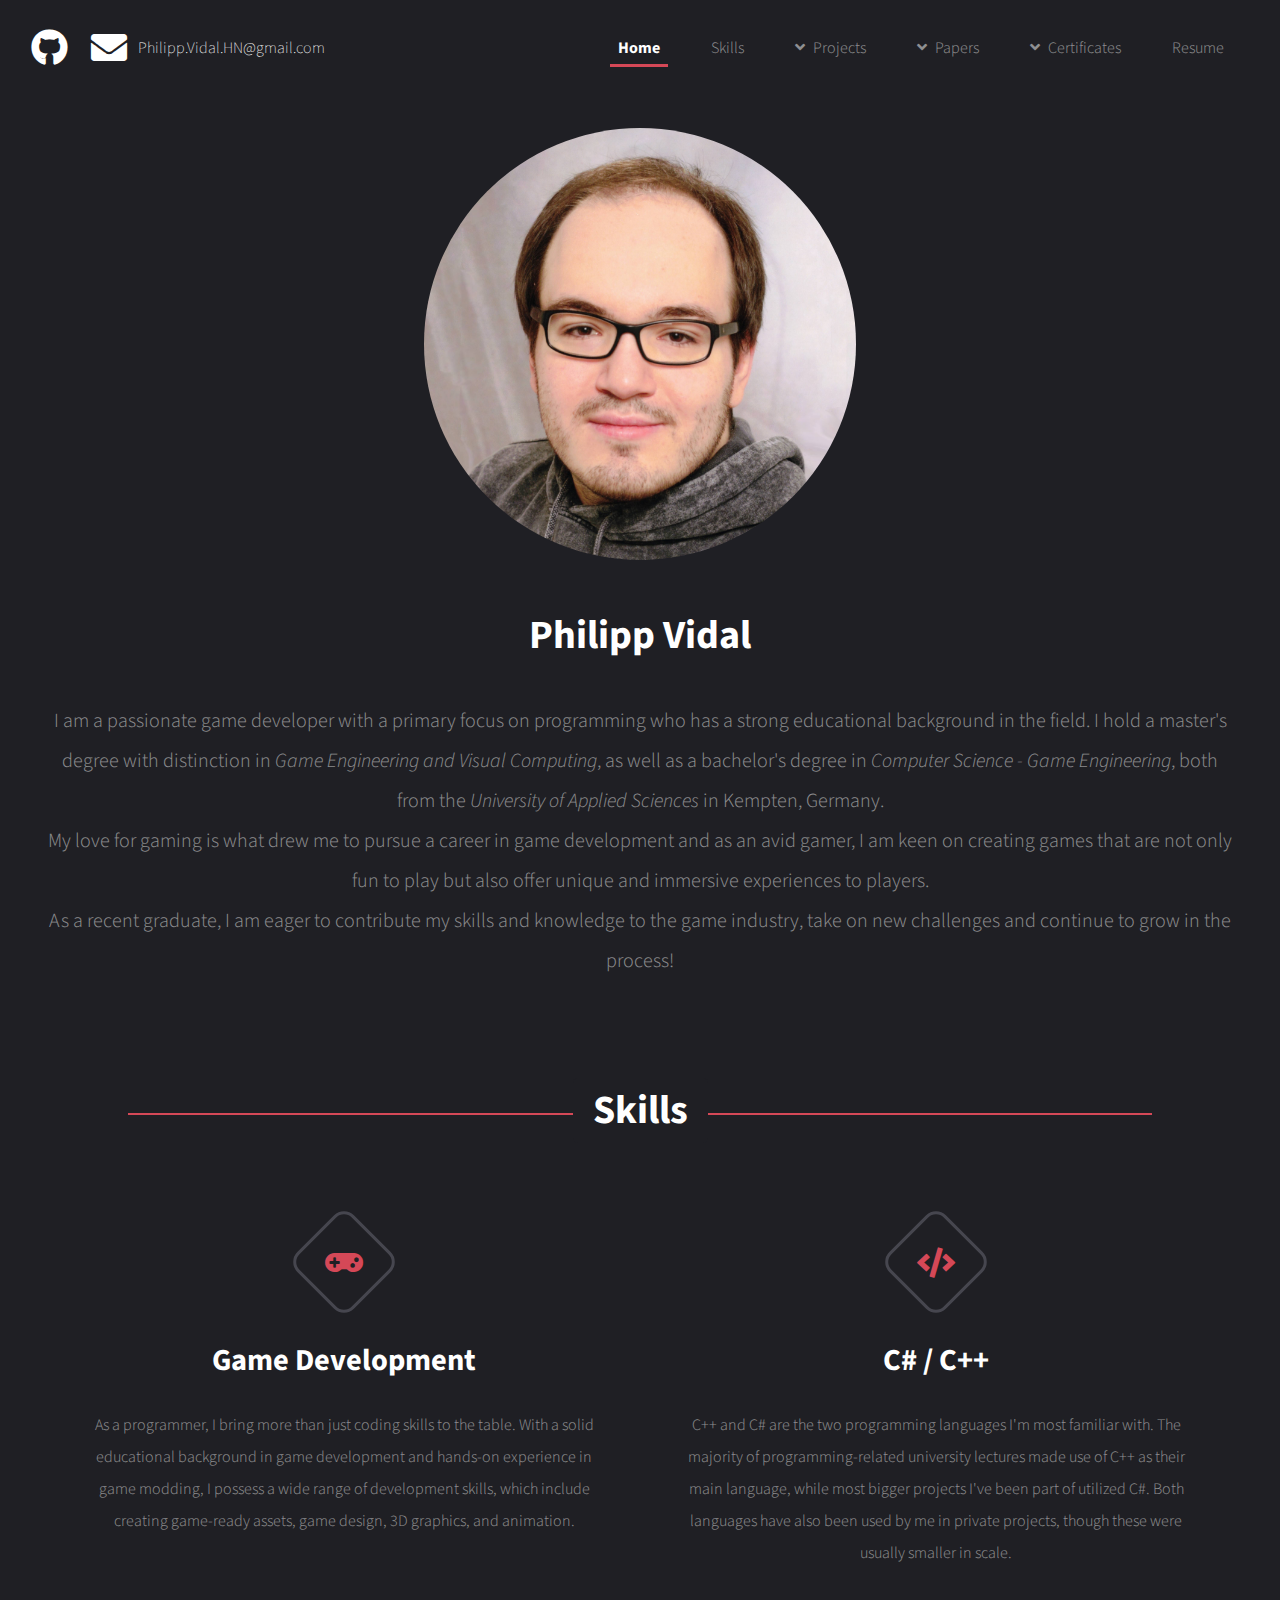
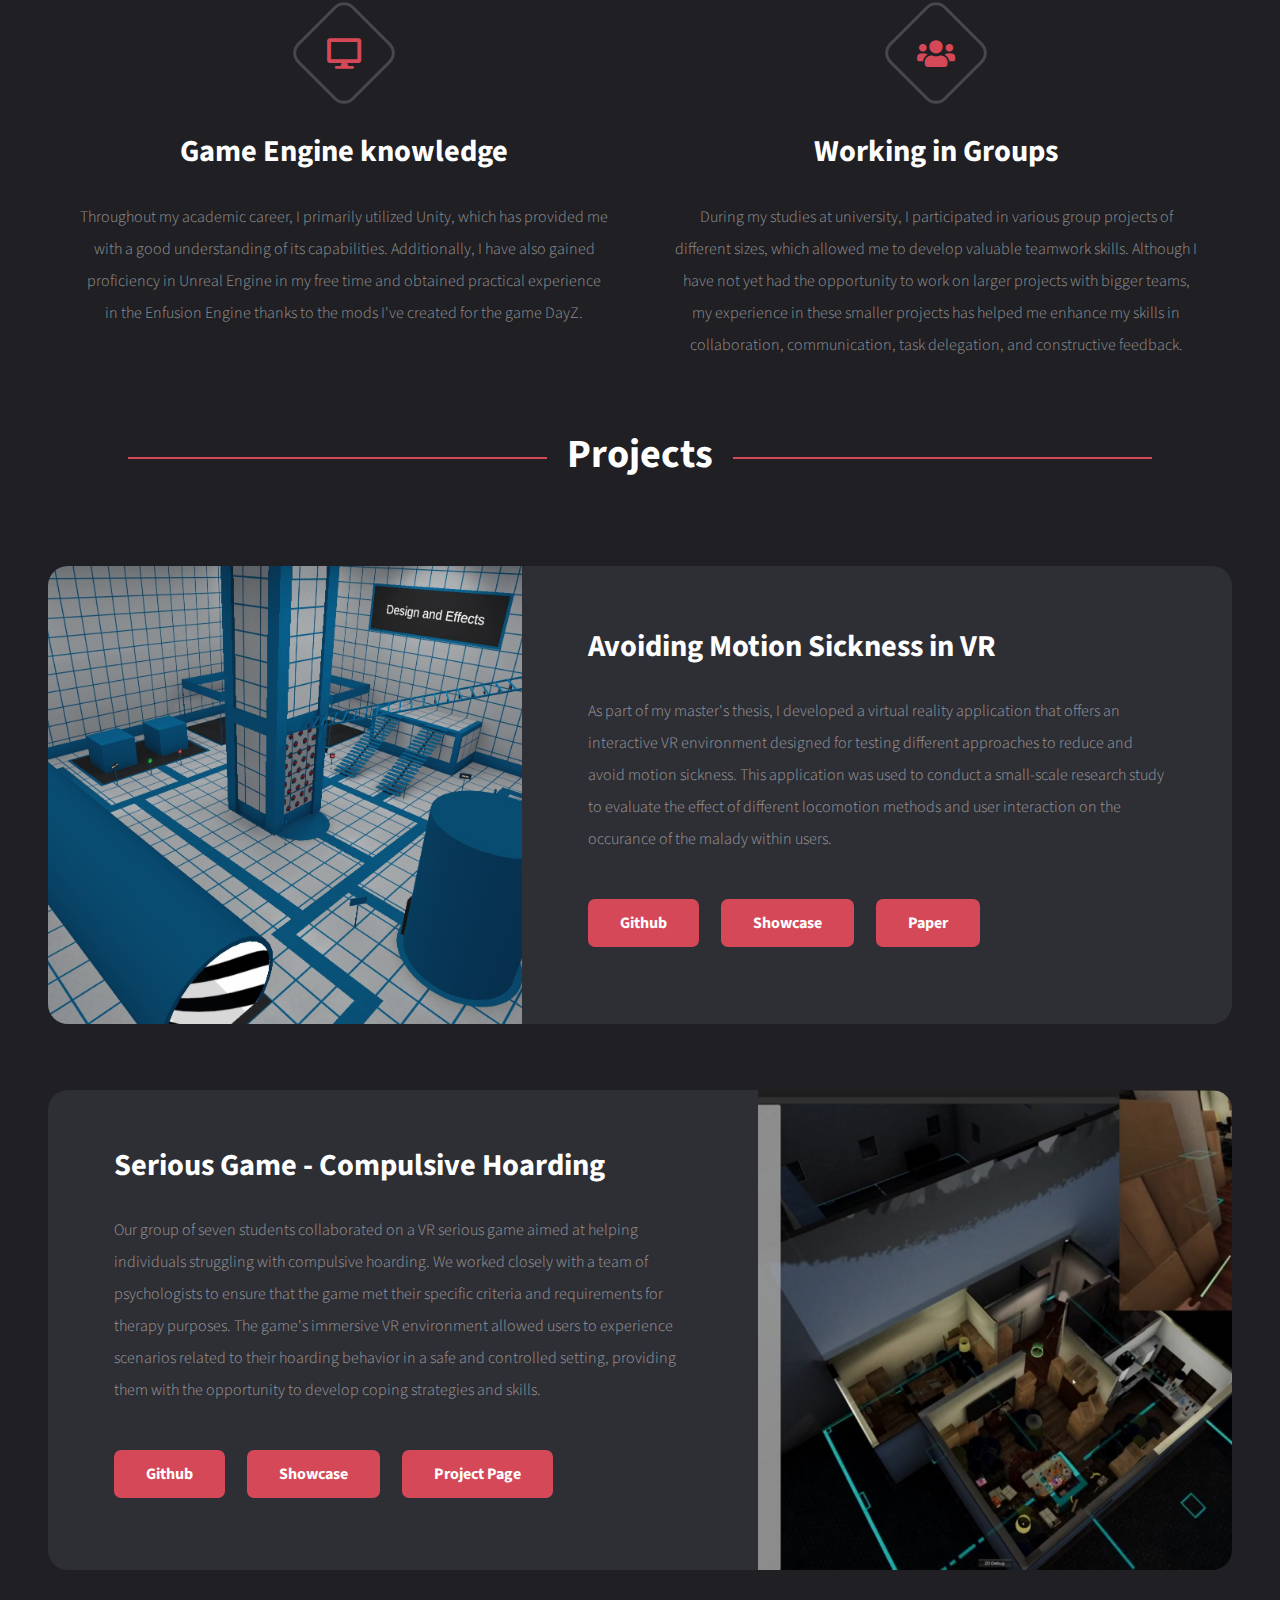
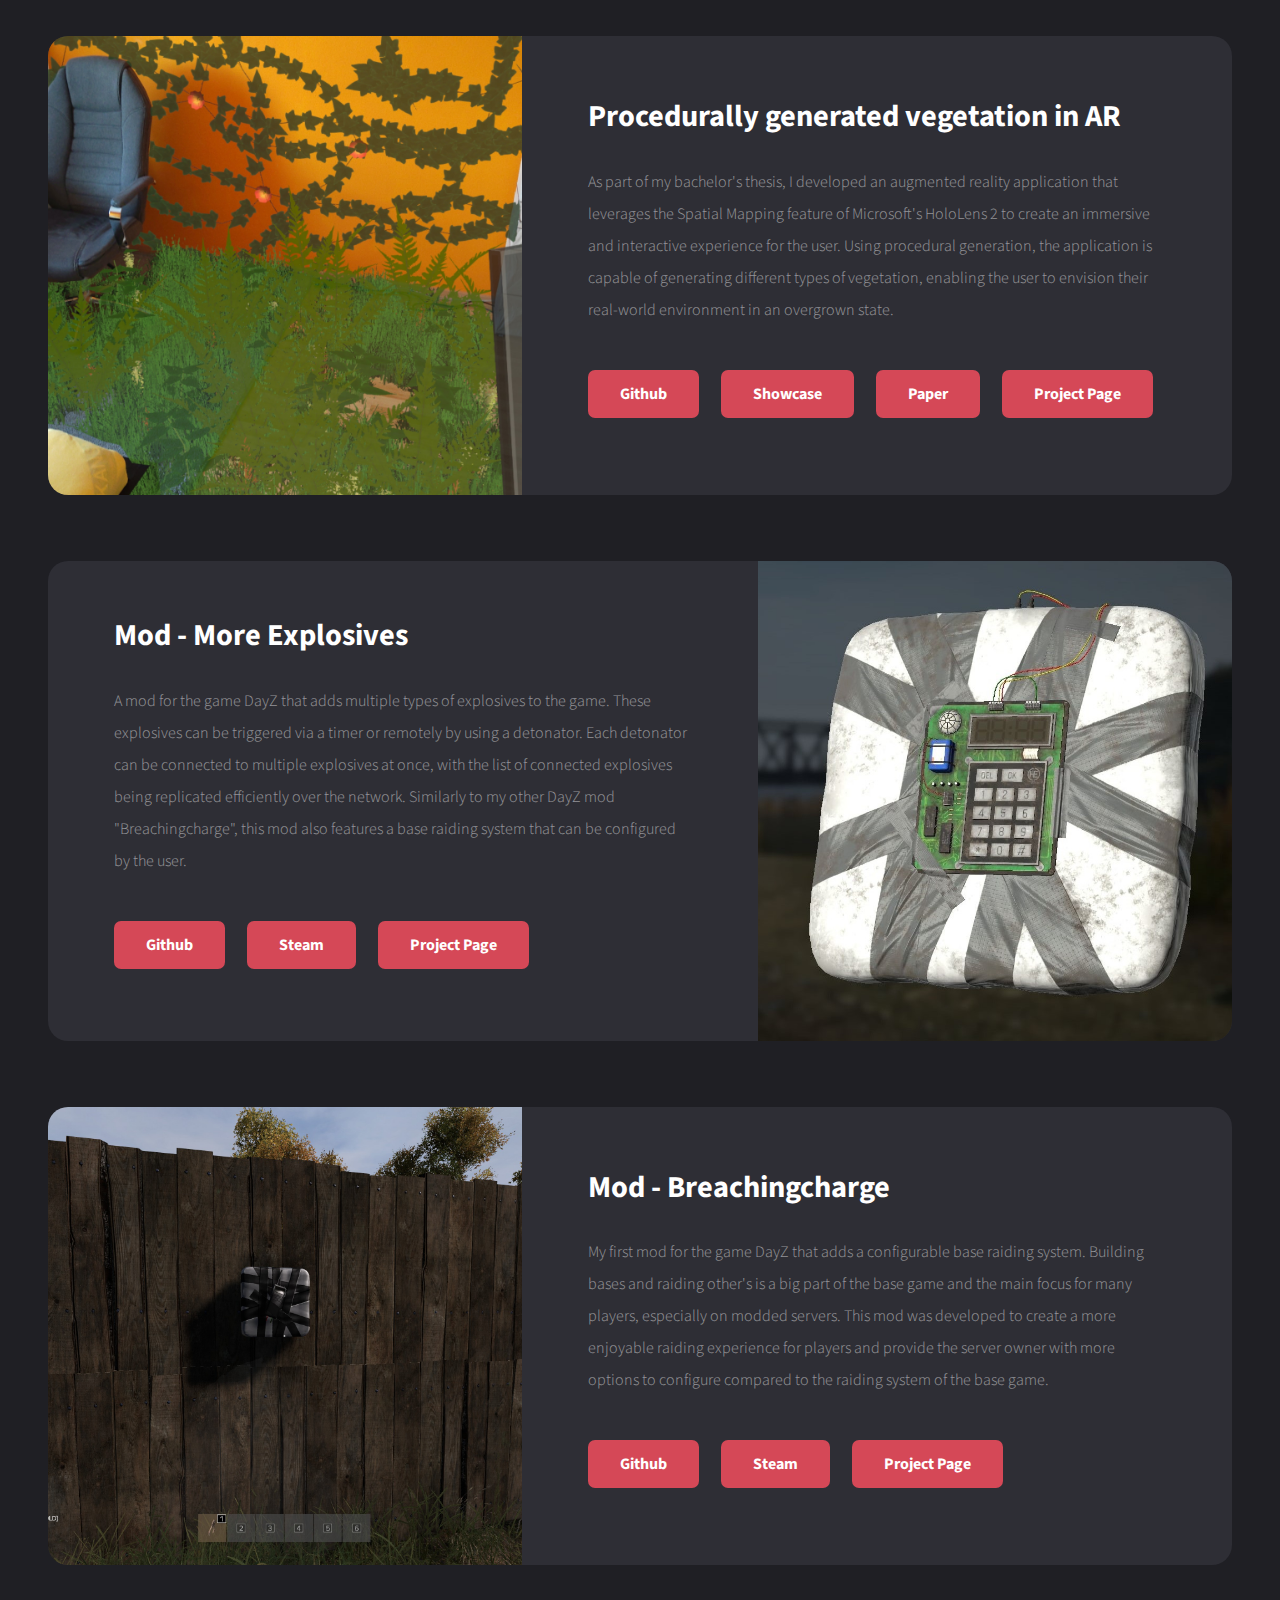
==== commit 041c1cd7: "Add certificates" ====
--- a/index.html
+++ b/index.html
@@ -65,6 +65,13 @@
 								<li><a href="papers/PhilippVidal_Seminarpaper_Meaningful application of AR-based educational games.pdf" target="_blank">Meaningful application of AR-based educational games (English)</a></li>
 							</ul>
 						</li>
+						<li>
+							<a href="#" class="icon solid fa-angle-down">Certificates</a>
+							<ul>
+								<li><a href="certificates/PhilippVidal_MastersCertificate.pdf" target="_blank">Master - Game Engineering and Visual Computing (English)</a></li>
+								<li><a href="certificates/PhilippVidal_BachelorsCertificate.pdf" target="_blank">Bachelor - Computer Science - Game Engineering (German)</a></li>
+							</ul>
+						</li>
 						<li><a href="resume/PhilippVidal_Resume.pdf" target=”_blank” >Resume</a></li>
 						<!-- <li><a href="generic.html">Generic</a></li>-->
 						<!-- <li><a href="elements.html">Elements</a></li>-->
@@ -184,7 +191,7 @@
 										</p>
 										<ul class="actions">
 											<li><a href="https://github.com/PhilippVidal/Avoiding-Motion-Sickness-in-VR" target="_blank" class="button primary">Github</a></li>
-											<li><a href="#" target="_blank" class="button primary">Showcase</a></li>
+											<li><a href="https://youtu.be/BuMNIjt6260" target="_blank" class="button primary">Showcase</a></li>
 											<li><a href="papers/PhilippVidal_Masterthesis_Avoiding motion sickness in interactive VR environments.pdf" target="_blank" class="button primary">Paper</a></li>
 										</ul>
 									</div>
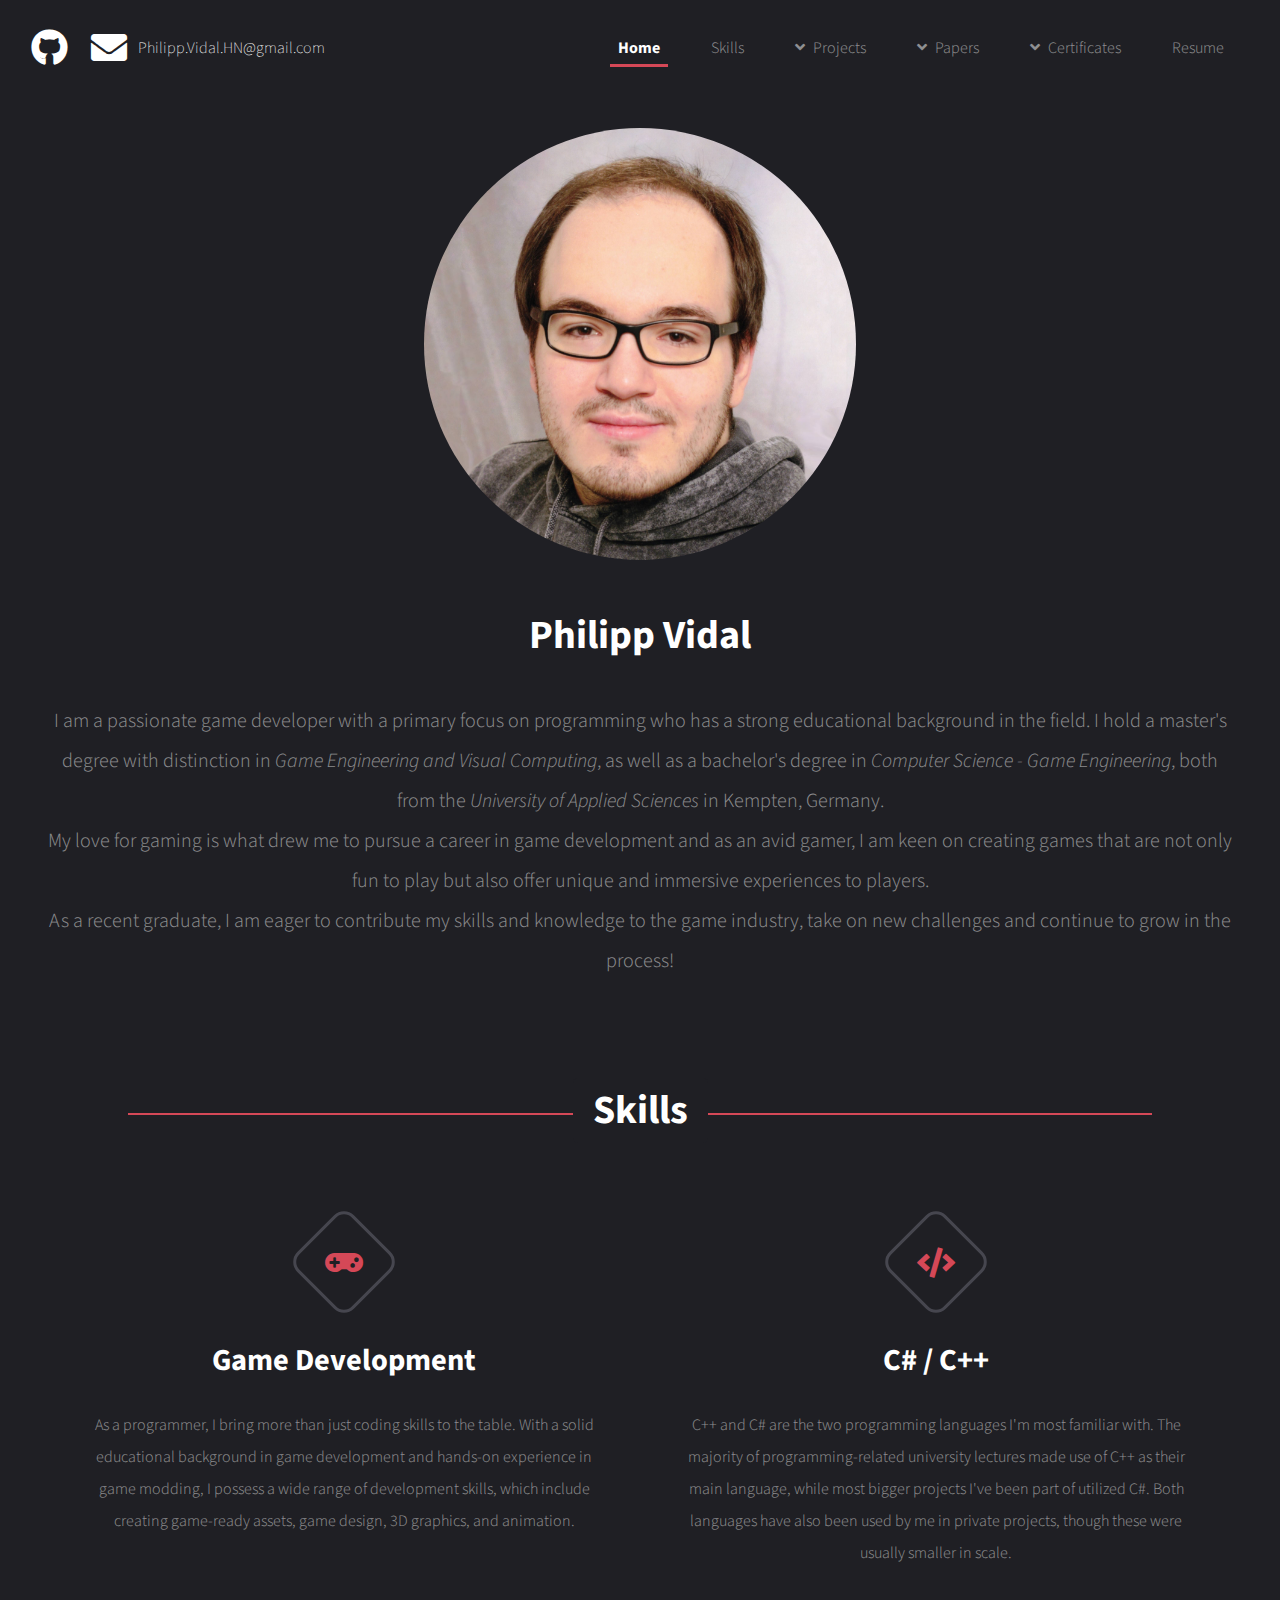
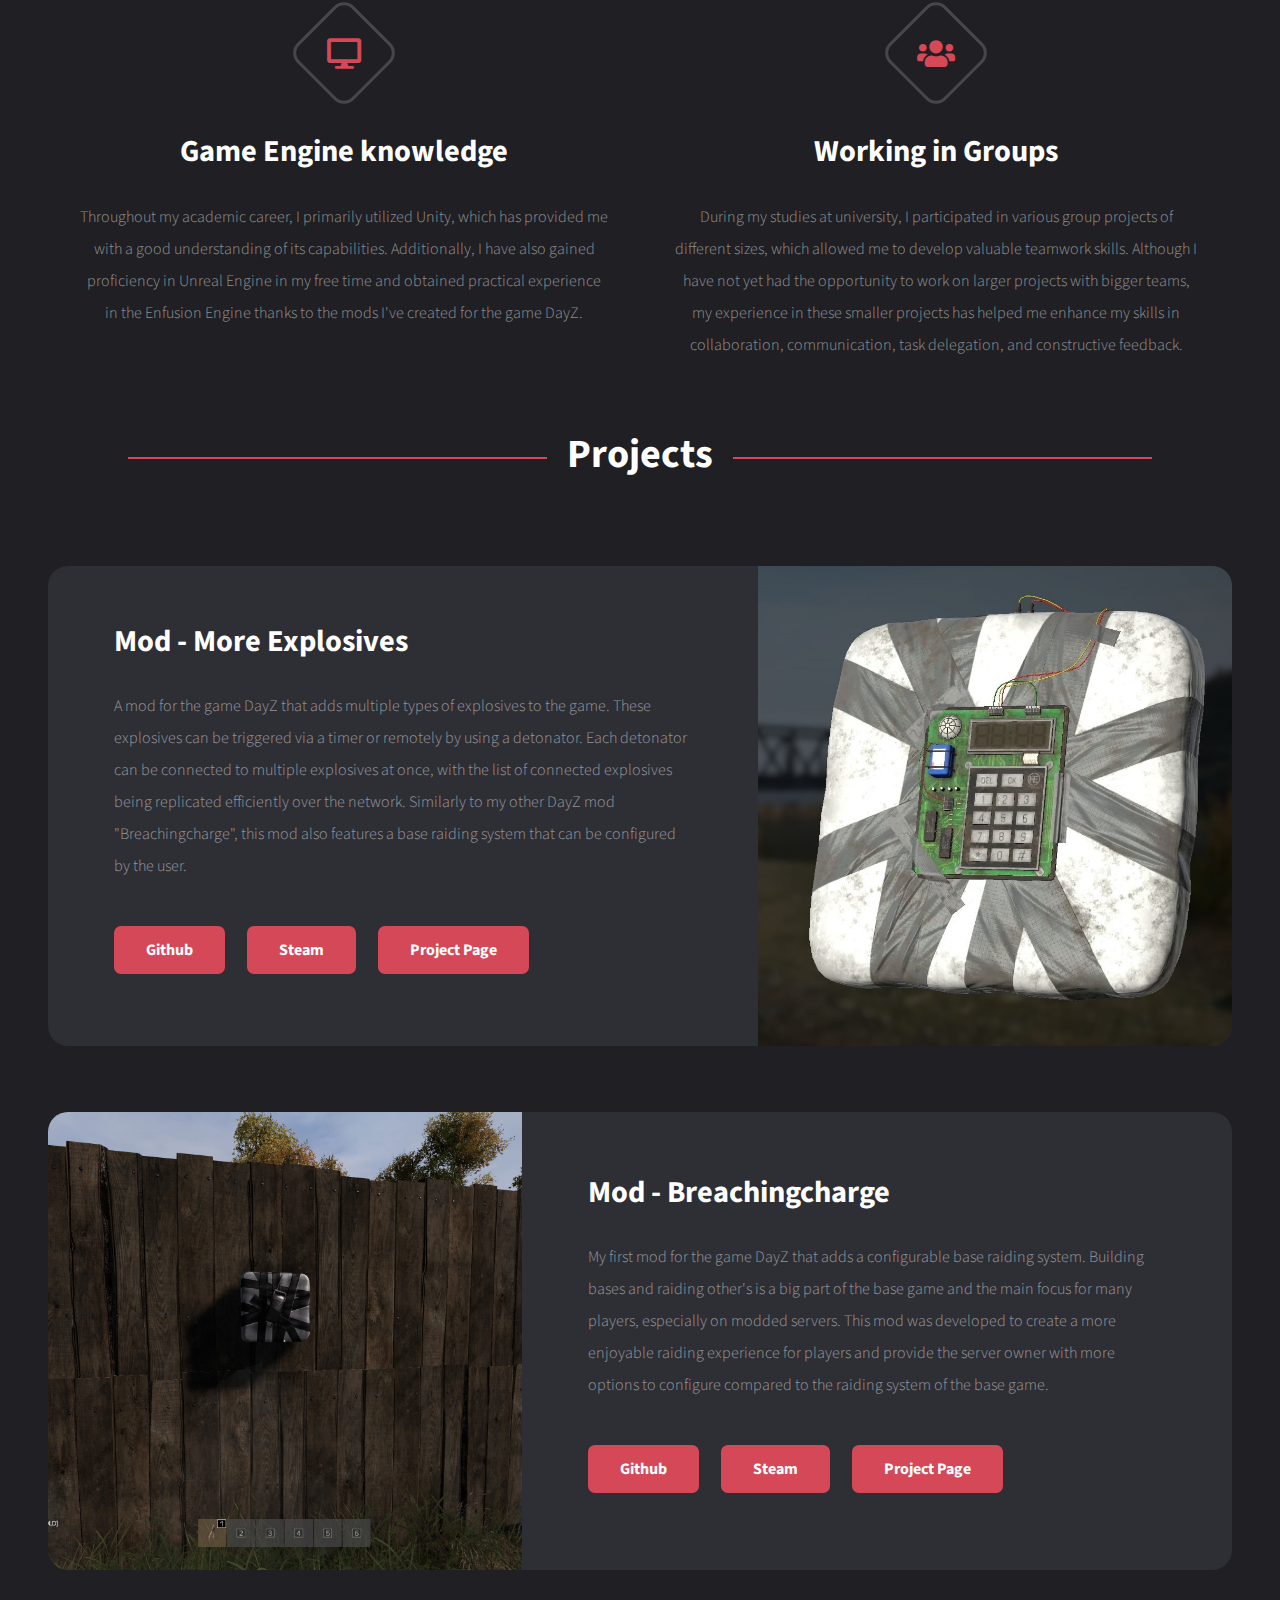
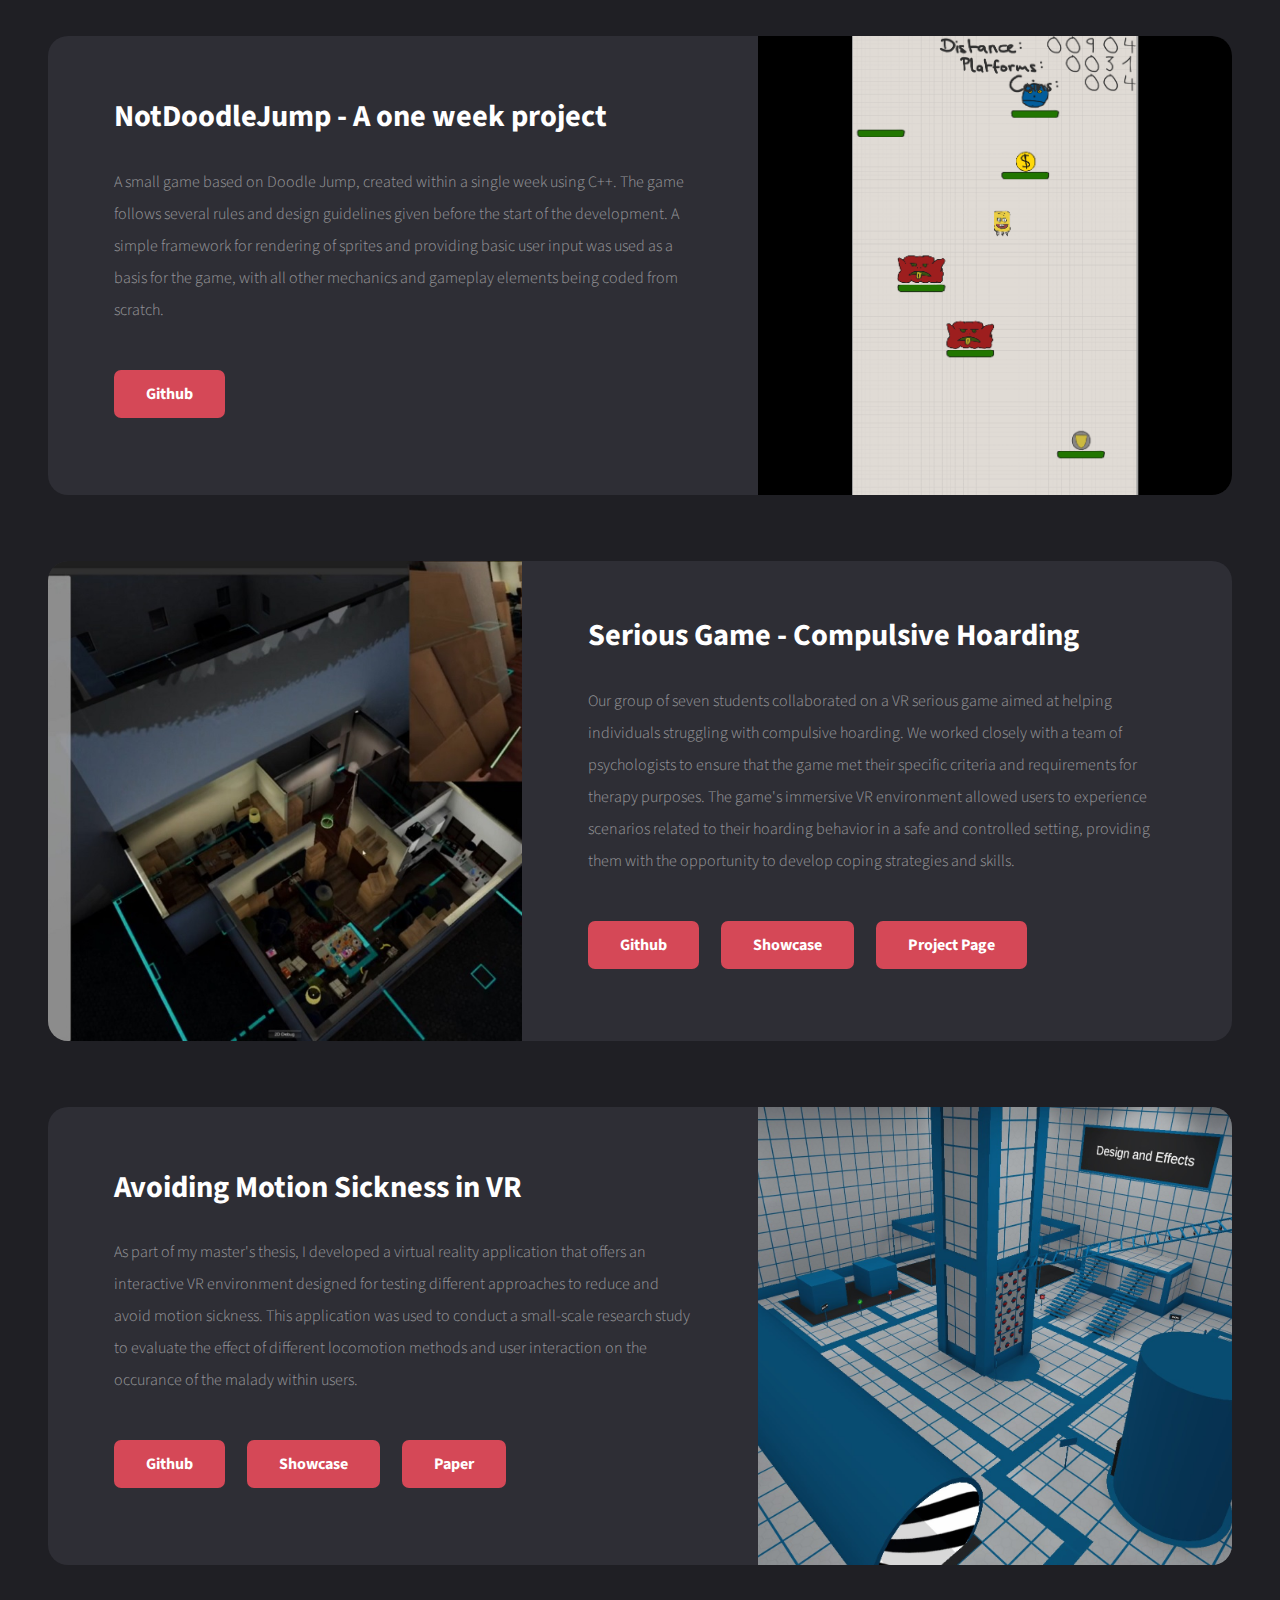
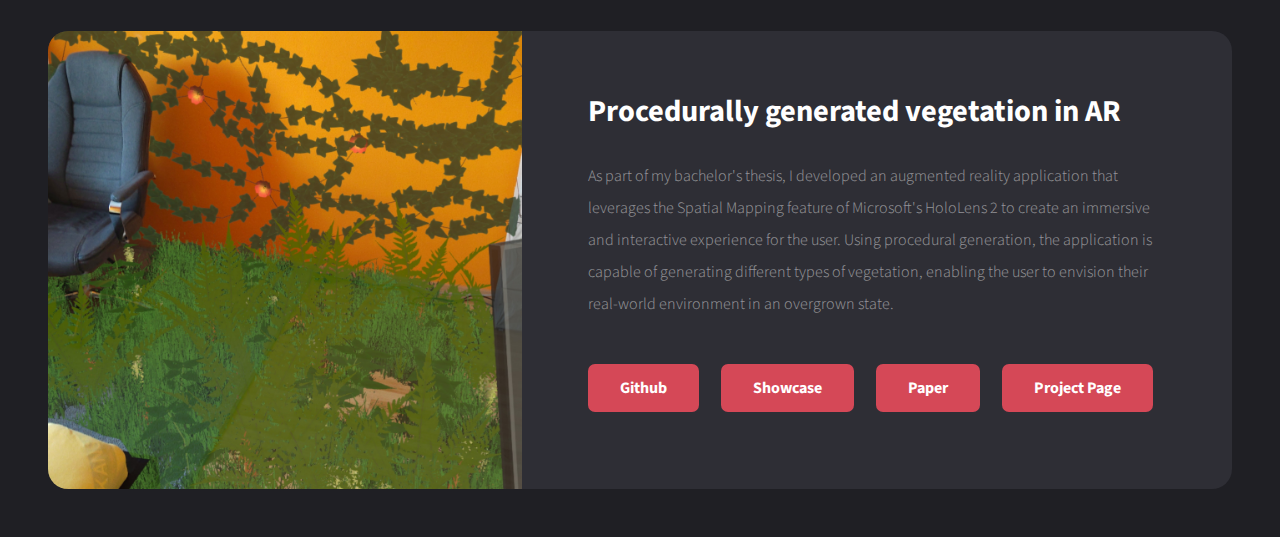
==== commit e0a0f81a: "add one week project" ====
--- a/index.html
+++ b/index.html
@@ -39,6 +39,7 @@
 								<li><a href="#project-procedural-vegetation">Procedurally generated vegetation in AR environments</a></li>
 								<li><a href="#project-mod-moe">Mod - More Explosives</a></li>
 								<li><a href="#project-mod-bc">Mod - Breachingcharge</a></li>
+								<li><a href="#project-notdoodlejump">Not Doodle Jump</a></li>
 								<!-- 
 									
 									<li><a href="#">Option One</a></li>
@@ -177,28 +178,64 @@
 							</div>
 							<div class="spotlights">
 
-								<div class="spotlight" id="project-avoiding-ms">
+								<div class="spotlight" id="project-mod-moe">
+									<div class="image fit alt">
+										<img src="images/moreexplosives.jpg" alt="" />
+									</div>
+									<div class="content">
+										<h2>Mod - More Explosives</h2>
+										<p>	
+											A mod for the game DayZ that adds multiple types of explosives to the game. 
+											These explosives can be triggered via a timer or remotely by using a detonator. 
+											Each detonator can be connected to multiple explosives at once, with the list of connected explosives being replicated efficiently over the network. 
+											Similarly to my other DayZ mod "Breachingcharge", this mod also features a base raiding system that can be configured by the user.
+										</p>
+										<ul class="actions">
+											<li><a href="https://github.com/PhilippVidal/MoreExplosives" target="_blank" class="button primary">Github</a></li>
+											<li><a href="https://steamcommunity.com/sharedfiles/filedetails/?id=2916864737" target="_blank" class="button primary">Steam</a></li>
+											<li><a href="https://github.com/PhilippVidal/MoreExplosives/wiki" target="_blank" class="button primary">Project Page</a></li>
+										</ul>
+									</div>
+								</div>
+
+								<div class="spotlight" id="project-mod-bc">
 									<div class="image fit">
-										<img src="images/masterthesis.jpg" alt="" />
-									</div>
-									<div class="content">
-										<h2>Avoiding Motion Sickness in VR</h2>
-										<p>	
-											As part of my master's thesis, I developed a virtual reality application that offers an 
-											interactive VR environment designed for testing different approaches to reduce and avoid motion sickness.
-											This application was used to conduct a small-scale research study to evaluate the effect
-											of different locomotion methods and user interaction on the occurance of the malady within users.										
-										</p>
-										<ul class="actions">
-											<li><a href="https://github.com/PhilippVidal/Avoiding-Motion-Sickness-in-VR" target="_blank" class="button primary">Github</a></li>
-											<li><a href="https://youtu.be/BuMNIjt6260" target="_blank" class="button primary">Showcase</a></li>
-											<li><a href="papers/PhilippVidal_Masterthesis_Avoiding motion sickness in interactive VR environments.pdf" target="_blank" class="button primary">Paper</a></li>
+										<img src="images/breachingcharge.jpg" alt="" />
+									</div>
+									<div class="content">
+										<h2>Mod - Breachingcharge</h2>
+										<p>
+											My first mod for the game DayZ that adds a configurable base raiding system. 
+											Building bases and raiding other's is a big part of the base game and the main focus for many players, especially on modded servers. 
+											This mod was developed to create a more enjoyable raiding experience for players and provide the server owner with more options to configure compared to the raiding system of the base game. 
+										</p>
+										<ul class="actions">
+											<li><a href="https://github.com/PhilippVidal/Breachingcharge" target="_blank" class="button primary">Github</a></li>
+											<li><a href="https://steamcommunity.com/sharedfiles/filedetails/?id=1827241477" target="_blank" class="button primary">Steam</a></li>
+											<li><a href="https://github.com/PhilippVidal/Breachingcharge/wiki" target="_blank" class="button primary">Project Page</a></li>
+										</ul>
+									</div>
+								</div>
+
+								<div class="spotlight" id="project-notdoodlejump">
+									<div class="image fit alt">
+										<img src="images/oneweekproject.jpg" alt="" />
+									</div>
+									<div class="content">
+										<h2>NotDoodleJump - A one week project</h2>
+										<p>
+											A small game based on Doodle Jump, created within a single week using C++. 
+											The game follows several rules and design guidelines given before the start of the development. 
+											A simple framework for rendering of sprites and providing basic user input was used as a basis for the game, with all other mechanics and gameplay elements being coded from scratch.
+										</p>
+										<ul class="actions">
+											<li><a href="https://github.com/PhilippVidal/OneWeekProject" target="_blank" class="button primary">Github</a></li>
 										</ul>
 									</div>
 								</div>
 
 								<div class="spotlight" id="project-compulsive-hoarding">
-									<div class="image fit alt">
+									<div class="image fit">
 										<img src="images/compulsive_hoarding.jpg" alt="" />
 									</div>
 									<div class="content">
@@ -219,6 +256,27 @@
 										</ul>
 									</div>
 								</div>
+								
+								<div class="spotlight" id="project-avoiding-ms">
+									<div class="image fit alt">
+										<img src="images/masterthesis.jpg" alt="" />
+									</div>
+									<div class="content">
+										<h2>Avoiding Motion Sickness in VR</h2>
+										<p>	
+											As part of my master's thesis, I developed a virtual reality application that offers an 
+											interactive VR environment designed for testing different approaches to reduce and avoid motion sickness.
+											This application was used to conduct a small-scale research study to evaluate the effect
+											of different locomotion methods and user interaction on the occurance of the malady within users.										
+										</p>
+										<ul class="actions">
+											<li><a href="https://github.com/PhilippVidal/Avoiding-Motion-Sickness-in-VR" target="_blank" class="button primary">Github</a></li>
+											<li><a href="https://youtu.be/BuMNIjt6260" target="_blank" class="button primary">Showcase</a></li>
+											<li><a href="papers/PhilippVidal_Masterthesis_Avoiding motion sickness in interactive VR environments.pdf" target="_blank" class="button primary">Paper</a></li>
+										</ul>
+									</div>
+								</div>
+
 
 								<div class="spotlight" id="project-procedural-vegetation">
 									<div class="image fit">
@@ -236,45 +294,6 @@
 											<li><a href="https://youtu.be/AUzqE_5fTWs" target="_blank" class="button primary">Showcase</a></li>
 											<li><a href="papers/PhilippVidal_Bachelorthesis_Procedurally generated vegetation in AR environments.pdf" target="_blank" class="button primary">Paper</a></li>
 											<li><a href="https://www.hs-kempten.de/fakultaet-informatik/zentrale-einrichtungen/computerspiel-zentrum-games/projekt/prozedural-generierte-vegetation-in-einer-augmented-reality-umgebung-1315" target="_blank" class="button primary">Project Page</a></li>
-										</ul>
-									</div>
-								</div>
-
-								<div class="spotlight" id="project-mod-moe">
-									<div class="image fit alt">
-										<img src="images/moreexplosives.jpg" alt="" />
-									</div>
-									<div class="content">
-										<h2>Mod - More Explosives</h2>
-										<p>	
-											A mod for the game DayZ that adds multiple types of explosives to the game. 
-											These explosives can be triggered via a timer or remotely by using a detonator. 
-											Each detonator can be connected to multiple explosives at once, with the list of connected explosives being replicated efficiently over the network. 
-											Similarly to my other DayZ mod "Breachingcharge", this mod also features a base raiding system that can be configured by the user.
-										</p>
-										<ul class="actions">
-											<li><a href="https://github.com/PhilippVidal/MoreExplosives" target="_blank" class="button primary">Github</a></li>
-											<li><a href="https://steamcommunity.com/sharedfiles/filedetails/?id=2916864737" target="_blank" class="button primary">Steam</a></li>
-											<li><a href="https://github.com/PhilippVidal/MoreExplosives/wiki" target="_blank" class="button primary">Project Page</a></li>
-										</ul>
-									</div>
-								</div>
-
-								<div class="spotlight" id="project-mod-bc">
-									<div class="image fit">
-										<img src="images/breachingcharge.jpg" alt="" />
-									</div>
-									<div class="content">
-										<h2>Mod - Breachingcharge</h2>
-										<p>
-											My first mod for the game DayZ that adds a configurable base raiding system. 
-											Building bases and raiding other's is a big part of the base game and the main focus for many players, especially on modded servers. 
-											This mod was developed to create a more enjoyable raiding experience for players and provide the server owner with more options to configure compared to the raiding system of the base game. 
-										</p>
-										<ul class="actions">
-											<li><a href="https://github.com/PhilippVidal/Breachingcharge" target="_blank" class="button primary">Github</a></li>
-											<li><a href="https://steamcommunity.com/sharedfiles/filedetails/?id=1827241477" target="_blank" class="button primary">Steam</a></li>
-											<li><a href="https://github.com/PhilippVidal/Breachingcharge/wiki" target="_blank" class="button primary">Project Page</a></li>
 										</ul>
 									</div>
 								</div>
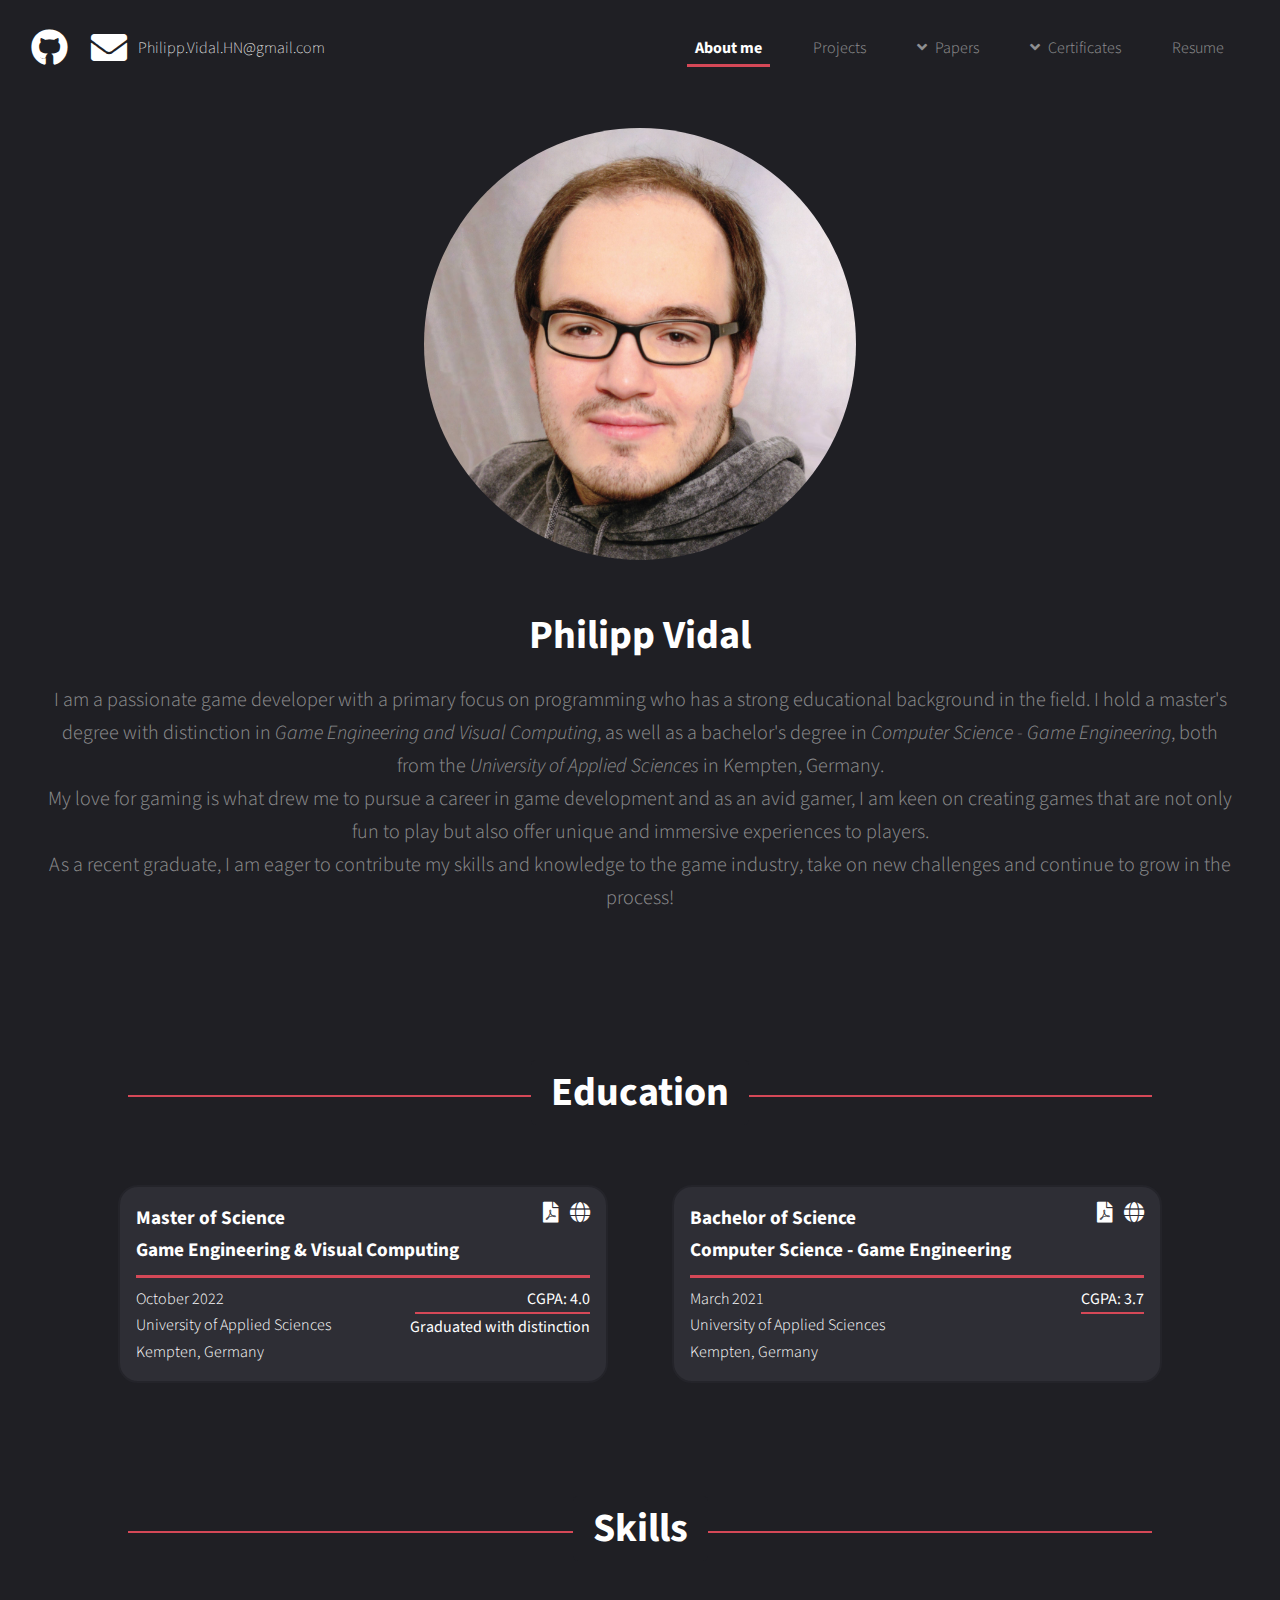
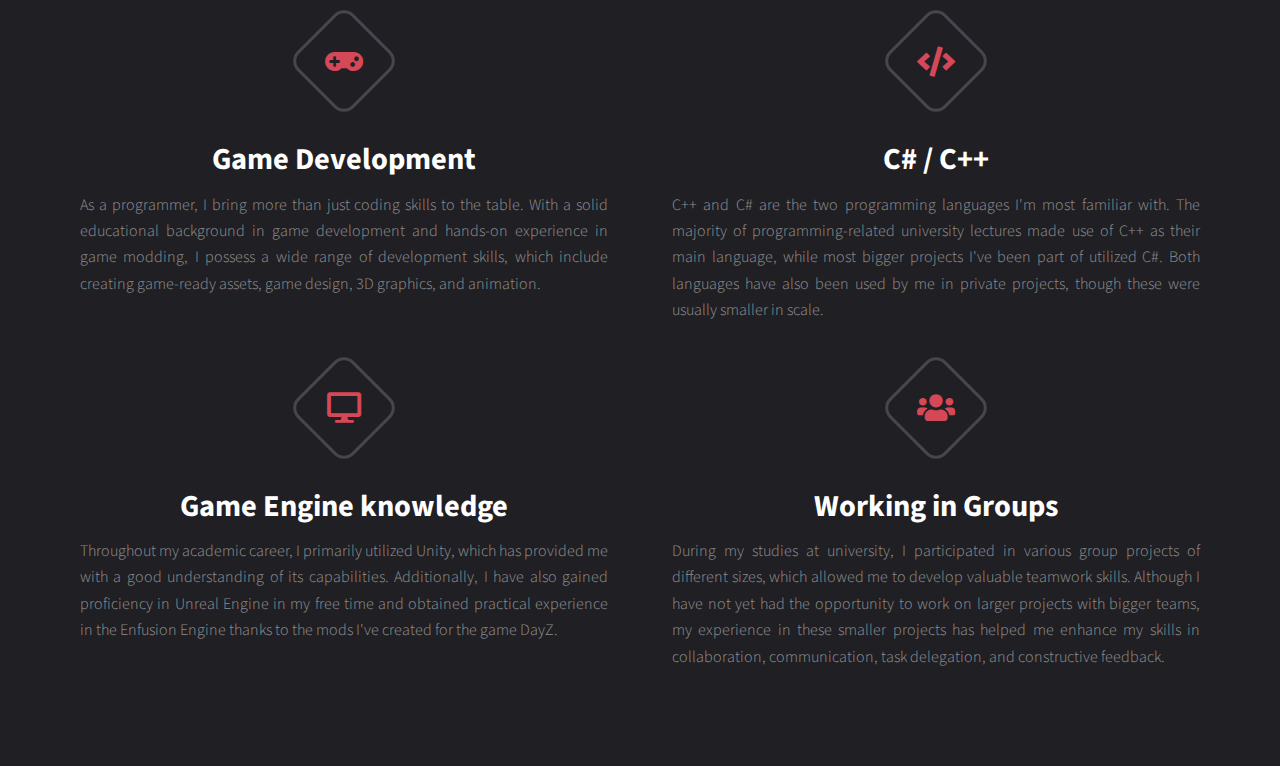
==== commit 6915277c: "Rework" ====
--- a/index.html
+++ b/index.html
@@ -29,33 +29,25 @@
 					
 				<nav id="nav">
 					<ul>
-						<li class="current"><a href="index.html">Home</a></li>
-						<li><a href="#skills">Skills</a></li>
+						<li class="current">
+							<a href="/index.html">About me</a>
+						</li>
+						<!--<li>
+							<a href="/index.html#skills">Skills</a>
+						</li>-->
 						<li>
-							<a href="#section-projects" class="icon solid fa-angle-down">Projects</a>
+							<a href="/project-overview.html">Projects</a>
+						<!-- <a href="#section-projects" class="icon solid fa-angle-down">Projects</a>
 							<ul>
 								<li><a href="#project-avoiding-ms">Avoiding motion sickness in interactive VR environments</a></li>
 								<li><a href="#project-compulsive-hoarding">Compulsive Hoarding</a></li>
 								<li><a href="#project-procedural-vegetation">Procedurally generated vegetation in AR environments</a></li>
 								<li><a href="#project-mod-moe">Mod - More Explosives</a></li>
 								<li><a href="#project-mod-bc">Mod - Breachingcharge</a></li>
-								<li><a href="#project-notdoodlejump">Not Doodle Jump</a></li>
-								<!-- 
-									
-									<li><a href="#">Option One</a></li>
-									<li><a href="#">Option Two</a></li>
-									<li><a href="#">Option Three</a></li>
-									<li>
-										<a href="#">Submenu</a>
-										<ul>
-											<li><a href="#">Option One</a></li>
-											<li><a href="#">Option Two</a></li>
-											<li><a href="#">Option Three</a></li>
-											<li><a href="#">Option Four</a></li>
-										</ul>
-								-->
+								<li><a href="#project-notdoodlejump">Not Doodle Jump2</a></li>
 								</li>
 							</ul>
+						-->
 						</li>
 						<li>
 							<a href="#" class="icon solid fa-angle-down">Papers</a>
@@ -114,8 +106,94 @@
 			<!-- Wrapper -->
 			<div id="wrapper">
 
-				<!-- Two -->
-					<section id="two" class="wrapper style1">
+			<!-- Education -->
+					<section id="education" class="wrapper style1">
+						<div class="inner">
+							<div class="heading" id="education">
+								<header class="major">
+									<h2>Education</h2>
+								</header>
+							</div>
+							<div class="education-wrapper">
+								<div class="education-item">
+									<div class="education-title">
+										<p class="education-type">Master of Science</p>
+										<p class="education-course">Game Engineering & Visual Computing</p>
+									</div>
+									<div class="education-result">
+										<p class="education-grade">CGPA: 4.0</p>
+										<p class="education-notes">Graduated with distinction</p>
+									</div>
+									<div class="education-school">
+										<p class="education-date">October 2022</p>
+										<p class="education-institute">University of Applied Sciences</p>
+										<p class="education-location">Kempten, Germany</p>
+									</div>
+									<div class="education-buttons">
+										<a class="fas fa-file-pdf education-button" href="/certificates/PhilippVidal_MastersCertificate.pdf" target="_blank"></a>
+										<a class="fas fa-globe education-button" href="https://www.hs-kempten.de/en/faculty-of-computer-science/degree-courses/masters-degrees/game-engineering-and-visual-computing" target="_blank"></a>									
+									</div>
+								</div>
+
+								<div class="education-item">
+									<div class="education-title">
+										<p class="education-type">Bachelor of Science</p>
+										<p class="education-course">Computer Science - Game Engineering</p>
+									</div>
+									<div class="education-result">
+										<p class="education-grade">CGPA: 3.7</p>
+									</div>
+									<div class="education-school">
+										<p class="education-date">March 2021</p>
+										<p class="education-institute">University of Applied Sciences</p>
+										<p class="education-location">Kempten, Germany</p>
+									</div>
+									<div class="education-buttons">
+										<a class="fas fa-file-pdf education-button" href="/certificates/PhilippVidal_BachelorsCertificate.pdf" target="_blank"></a>
+										<a class="fas fa-globe education-button" href="https://www.hs-kempten.de/en/faculty-of-computer-science/degree-courses/bachelors-degrees/computer-science-game-engineering" target="_blank"></a>									
+									</div>
+								</div>
+
+
+
+
+								
+								<!-- <table class="project-details-table" style="width:80%;">
+									<tr>
+										<td style="width: 35%; text-align: left;">
+											<b>Master of Science <br> Game Engineering & Visual Computing</b>
+										</td>
+										<td style="width: 35%; text-align: center; vertical-align: middle;">
+											1.0 (CGPA: 4.0)<br>
+											Graduated with distinction
+										</td>
+										<td style="width: 35%; text-align: right;">
+											University of Applied Sciences<br> 
+											Kempten, Germany<br>
+											November 2022
+										</td>
+									</tr>
+									<tr>
+										<td style="width: 30%; text-align: left;">
+											<b>Bachelor of Science <br> Computer Science -	Game Engineering</b>
+										</td>
+										<td style="width: 35%; text-align: center; vertical-align: middle;">
+											CGPA: 3.7
+										</td>
+										<td style="width: 35%; text-align: right;">
+											University of Applied Sciences<br> 
+											Kempten, Germany<br>
+											November 2022
+										</td>
+									</tr>
+								</table> -->
+							</div>
+
+						</div>
+					</section>
+
+			<!-- Skills -->
+					<section id="skills" class="wrapper style1">
 						<div class="inner">
 							<div class="heading" id="skills">
 								<header class="major">
@@ -168,22 +246,62 @@
 						</div>
 					</section>
 
-				<!-- One -->
-					<section id="one" class="wrapper style1">
+			<!-- Projects -->
+					<!--
+					<section id="projects" class="wrapper style1">
 						<div class="inner">
 							<div class="heading" id="section-projects">
 								<header class="major">
 									<h2>Projects</h2>
 								</header>
 							</div>
-							<div class="spotlights">
+							<div class="spotlights" style="text-align:center">
+
+								<div class="spotlight" id="project-neon-coil">
+									<div class="image fit alt">
+										<img src="images/NeonCoil/Gameplay6.jpg" alt="" />
+									</div>
+									<div class="content">
+										<h2>Neon Coil</h2>
+										<p>	
+											Neon Coil offers familiar gameplay with a modern twist 
+											on the classic games <i>Snake</i> and <i>Space Invaders</i>. 
+											It is a small game created within a timespan of 2 weeks to become 
+											more accustomed with some of Unreal Engine's newer features, 
+											such as <i>Niagara</i>, <i>Lumen</i> and the <i>Enhanced Input System</i>, 
+											while also exploring the possibilites offered when creating 2D games using <i>Paper2D</i>.
+										</p>
+										<ul class="actions">
+											<li><a href="/projects/NeonCoil.html" target="_blank" class="button primary">Details</a></li>
+											<li><a href="https://github.com/DennisVidal/NeonCoil" target="_blank" class="button primary">Github</a></li>
+										</ul>
+									</div>
+								</div>
+
+								<div class="spotlight" id="project-notdoodlejump">
+									<div class="image fit">
+										<img src="/images/NotDoodleJump/NotDoodleJump_Gameplay_4.png" alt="" />
+									</div>
+									<div class="content">
+										<h2>Not Doodle Jump</h2>
+										<p>
+											A small game based on Doodle Jump, created within a single week using C++. 
+											The game follows several rules and design guidelines given before the start of the development. 
+											A simple framework for rendering of sprites and providing basic user input was used as a basis for the game, with all other mechanics and gameplay elements being coded from scratch.
+										</p>
+										<ul class="actions">
+											<li><a href="/projects/NotDoodleJump.html" target="_blank" class="button primary">Details</a></li>
+											<li><a href="https://github.com/PhilippVidal/NotDoodleJump" target="_blank" class="button primary">Github</a></li>
+										</ul>
+									</div>
+								</div>
 
 								<div class="spotlight" id="project-mod-moe">
 									<div class="image fit alt">
-										<img src="images/moreexplosives.jpg" alt="" />
-									</div>
-									<div class="content">
-										<h2>Mod - More Explosives</h2>
+										<img src="images/MoreExplosives/moreexplosives.jpg" alt="" />
+									</div>
+									<div class="content">
+										<h2>DayZ Mod - More Explosives</h2>
 										<p>	
 											A mod for the game DayZ that adds multiple types of explosives to the game. 
 											These explosives can be triggered via a timer or remotely by using a detonator. 
@@ -191,52 +309,95 @@
 											Similarly to my other DayZ mod "Breachingcharge", this mod also features a base raiding system that can be configured by the user.
 										</p>
 										<ul class="actions">
+											<li><a href="/projects/MoreExplosives.html" target="_blank" class="button primary">Details</a></li>
 											<li><a href="https://github.com/PhilippVidal/MoreExplosives" target="_blank" class="button primary">Github</a></li>
 											<li><a href="https://steamcommunity.com/sharedfiles/filedetails/?id=2916864737" target="_blank" class="button primary">Steam</a></li>
-											<li><a href="https://github.com/PhilippVidal/MoreExplosives/wiki" target="_blank" class="button primary">Project Page</a></li>
 										</ul>
 									</div>
 								</div>
 
 								<div class="spotlight" id="project-mod-bc">
 									<div class="image fit">
-										<img src="images/breachingcharge.jpg" alt="" />
-									</div>
-									<div class="content">
-										<h2>Mod - Breachingcharge</h2>
+										<img src="images/Breachingcharge/breachingcharge.jpg" alt="" />
+									</div>
+									<div class="content">
+										<h2>DayZ Mod - Breachingcharge</h2>
 										<p>
 											My first mod for the game DayZ that adds a configurable base raiding system. 
 											Building bases and raiding other's is a big part of the base game and the main focus for many players, especially on modded servers. 
 											This mod was developed to create a more enjoyable raiding experience for players and provide the server owner with more options to configure compared to the raiding system of the base game. 
 										</p>
 										<ul class="actions">
+											<li><a href="/projects/Breachingcharge.html" target="_blank" class="button primary">Details</a></li>
 											<li><a href="https://github.com/PhilippVidal/Breachingcharge" target="_blank" class="button primary">Github</a></li>
 											<li><a href="https://steamcommunity.com/sharedfiles/filedetails/?id=1827241477" target="_blank" class="button primary">Steam</a></li>
-											<li><a href="https://github.com/PhilippVidal/Breachingcharge/wiki" target="_blank" class="button primary">Project Page</a></li>
-										</ul>
-									</div>
-								</div>
-
-								<div class="spotlight" id="project-notdoodlejump">
+										</ul>
+									</div>
+								</div>			
+								
+								<div class="spotlight" id="project-mod-banking">
 									<div class="image fit alt">
-										<img src="images/oneweekproject.jpg" alt="" />
-									</div>
-									<div class="content">
-										<h2>NotDoodleJump - A one week project</h2>
+										<img src="images/Banking/Banking_1.jpg" alt="" />
+									</div>
+									<div class="content">
+										<h2>DayZ Mod - Banking</h2>
+										<p>	
+											A mod that adds a banking system to DayZ. It is designed to add a level of cross-progression to the game 
+											that rewards players for storing their excess in-game currency, allowing them to gain wealth and progression
+											in the game regardless of whether they die or their base gets raided. 
+										</p>
+										<ul class="actions">
+											<li><a href="/projects/DayZBanking.html" target="_blank" class="button primary">Details</a></li>
+											<li><a href="https://github.com/DennisVidal/DayZ-Banking" target="_blank" class="button primary">Github</a></li>
+											<li><a href="https://steamcommunity.com/workshop/filedetails/?id=1836257061" target="_blank" class="button primary">Steam</a></li>
+										</ul>
+									</div>
+								</div>
+
+								<div class="spotlight" id="project-mod-fast-travel">
+									<div class="image fit">
+										<img src="images/FastTravel/FastTravel_1.jpg" alt="" />
+									</div>
+									<div class="content">
+										<h2>DayZ Mod - Fast Travel</h2>
 										<p>
-											A small game based on Doodle Jump, created within a single week using C++. 
-											The game follows several rules and design guidelines given before the start of the development. 
-											A simple framework for rendering of sprites and providing basic user input was used as a basis for the game, with all other mechanics and gameplay elements being coded from scratch.
-										</p>
-										<ul class="actions">
-											<li><a href="https://github.com/PhilippVidal/OneWeekProject" target="_blank" class="button primary">Github</a></li>
+											A mod that adds a fast travel system to DayZ that allows players to teleport between a set of predefined locations.
+											DayZ is often described as a "walking simulator" due to the vast distances players have to travel to get to their destination 
+											and it's not uncommon to go hours without seeing another player. 
+											This mod aims to not only make it easier for a player to meet up with their friends, 
+											but also to make remote areas more accessible, encouraging the exploration of otherwise underutilized locations. 
+										</p>
+										<ul class="actions">
+											<li><a href="/projects/DayZFastTravel.html" target="_blank" class="button primary">Details</a></li>
+											<li><a href="https://github.com/DennisVidal/DayZ-Fast-Travel" target="_blank" class="button primary">Github</a></li>
+											<li><a href="https://steamcommunity.com/sharedfiles/filedetails/?id=1843000706" target="_blank" class="button primary">Steam</a></li>
+										</ul>
+									</div>
+								</div>	
+
+								<div class="spotlight" id="project-avoiding-ms">
+									<div class="image fit alt">
+										<img src="images/MastersThesis/Mastersthesis_7.png" alt="" />
+									</div>
+									<div class="content">
+										<h2>Avoiding Motion Sickness in VR</h2>
+										<p>	
+											As part of my master's thesis, I developed a virtual reality application that offers an 
+											interactive VR environment designed for testing different approaches to reduce and avoid motion sickness.
+											This application was used to conduct a small-scale research study to evaluate the effect
+											of different locomotion methods and user interaction on the occurance of the malady within users.										
+										</p>
+										<ul class="actions">
+											<li><a href="/projects/Mastersthesis.html" target="_blank" class="button primary">Details</a></li>
+											<li><a href="https://github.com/PhilippVidal/Avoiding-Motion-Sickness-in-VR" target="_blank" class="button primary">Github</a></li>
+											<li><a href="papers/PhilippVidal_Masterthesis_Avoiding motion sickness in interactive VR environments.pdf" target="_blank" class="button primary">Paper</a></li>
 										</ul>
 									</div>
 								</div>
 
 								<div class="spotlight" id="project-compulsive-hoarding">
 									<div class="image fit">
-										<img src="images/compulsive_hoarding.jpg" alt="" />
+										<img src="images/CompulsiveHoarding/CompulsiveHoarding_1.jpg" alt="" />
 									</div>
 									<div class="content">
 										<h2>Serious Game - Compulsive Hoarding</h2>
@@ -250,37 +411,17 @@
 											providing them with the opportunity to develop coping strategies and skills. 																			 
 										</p>
 										<ul class="actions">
+											<li><a href="/projects/CompulsiveHoarding.html" target="_blank" class="button primary">Details</a></li>
 											<li><a href="https://github.com/PhilippVidal/Serious-Game-Compulsive-Hoarding" target="_blank" class="button primary">Github</a></li>
-											<li><a href="https://www.youtube.com/watch?v=WRfuEz0BRK4" target="_blank" class="button primary">Showcase</a></li>
 											<li><a href="https://www.hs-kempten.de/fakultaet-informatik/zentrale-einrichtungen/computerspiel-zentrum-games/projekt/vr-simulation-zur-behandlung-des-messie-syndroms-1-1306" target="_blank" class="button primary">Project Page</a></li>
 										</ul>
 									</div>
 								</div>
 								
-								<div class="spotlight" id="project-avoiding-ms">
+
+								<div class="spotlight" id="project-procedural-vegetation">
 									<div class="image fit alt">
-										<img src="images/masterthesis.jpg" alt="" />
-									</div>
-									<div class="content">
-										<h2>Avoiding Motion Sickness in VR</h2>
-										<p>	
-											As part of my master's thesis, I developed a virtual reality application that offers an 
-											interactive VR environment designed for testing different approaches to reduce and avoid motion sickness.
-											This application was used to conduct a small-scale research study to evaluate the effect
-											of different locomotion methods and user interaction on the occurance of the malady within users.										
-										</p>
-										<ul class="actions">
-											<li><a href="https://github.com/PhilippVidal/Avoiding-Motion-Sickness-in-VR" target="_blank" class="button primary">Github</a></li>
-											<li><a href="https://youtu.be/BuMNIjt6260" target="_blank" class="button primary">Showcase</a></li>
-											<li><a href="papers/PhilippVidal_Masterthesis_Avoiding motion sickness in interactive VR environments.pdf" target="_blank" class="button primary">Paper</a></li>
-										</ul>
-									</div>
-								</div>
-
-
-								<div class="spotlight" id="project-procedural-vegetation">
-									<div class="image fit">
-										<img src="images/bachelorthesis.jpg" alt="" />
+										<img src="images/BachelorsThesis/Bachelorsthesis_1.png" alt="" />
 									</div>
 									<div class="content">
 										<h2>Procedurally generated vegetation in AR</h2>
@@ -290,10 +431,9 @@
 											the application is capable of generating different types of vegetation, enabling the user to envision their real-world environment in an overgrown state. 
 										</p>
 										<ul class="actions">
+											<li><a href="/projects/Bachelorsthesis.html" target="_blank" class="button primary">Details</a></li>
 											<li><a href="https://github.com/PhilippVidal/Procedurally-generated-vegetation-in-AR" target="_blank" class="button primary">Github</a></li>
-											<li><a href="https://youtu.be/AUzqE_5fTWs" target="_blank" class="button primary">Showcase</a></li>
-											<li><a href="papers/PhilippVidal_Bachelorthesis_Procedurally generated vegetation in AR environments.pdf" target="_blank" class="button primary">Paper</a></li>
-											<li><a href="https://www.hs-kempten.de/fakultaet-informatik/zentrale-einrichtungen/computerspiel-zentrum-games/projekt/prozedural-generierte-vegetation-in-einer-augmented-reality-umgebung-1315" target="_blank" class="button primary">Project Page</a></li>
+											<li><a href="papers/PhilippVidal_Bachelorthesis_Procedurally generated vegetation in AR environments.pdf" target="_blank" class="button primary">Paper</a></li>	
 										</ul>
 									</div>
 								</div>
@@ -301,17 +441,18 @@
 							</div>
 						</div>
 					</section>
+					-->
 			</div>
 
 		<!-- Scripts -->
-			<script src="assets/js/jquery.min.js"></script>
-			<script src="assets/js/jquery.dropotron.min.js"></script>
-			<script src="assets/js/jquery.scrollex.min.js"></script>
-			<script src="assets/js/jquery.scrolly.min.js"></script>
-			<script src="assets/js/browser.min.js"></script>
-			<script src="assets/js/breakpoints.min.js"></script>
-			<script src="assets/js/util.js"></script>
-			<script src="assets/js/main.js"></script>
+			<script src="/assets/js/jquery.min.js"></script>
+			<script src="/assets/js/jquery.dropotron.min.js"></script>
+			<script src="/assets/js/jquery.scrollex.min.js"></script>
+			<script src="/assets/js/jquery.scrolly.min.js"></script>
+			<script src="/assets/js/browser.min.js"></script>
+			<script src="/assets/js/breakpoints.min.js"></script>
+			<script src="/assets/js/util.js"></script>
+			<script src="/assets/js/main.js"></script>
 
 	</body>
 </html>--- a/assets/css/main.css
+++ b/assets/css/main.css
@@ -155,13 +155,14 @@
 		line-height: 1.65;
 	}
 
-		@media screen and (max-width: 1280px) {
+	
+		/* @media screen and (max-width: 1280px) {
 
 			body, input, select, textarea {
 				line-height: 2;
 			}
 
-		}
+		} */
 
 	a {
 		-moz-transition: color 0.2s ease-in-out;
@@ -186,7 +187,7 @@
 		font-weight: 700;
 	}
 
-	em, i {
+	em, i { 
 		font-style: italic;
 	}
 
@@ -198,7 +199,7 @@
 		color: #ffffff;
 		font-weight: 700;
 		line-height: 1.5;
-		margin: 0 0 2.0625rem 0;
+		margin: 0 0 1rem 0;
 	}
 
 		h1 a, h2 a, h3 a, h4 a, h5 a, h6 a {
@@ -1909,6 +1910,7 @@
 		text-align: center;
 		text-decoration: none;
 		white-space: nowrap;
+		width: 10rem;
 	}
 
 	/*
@@ -2630,12 +2632,15 @@
 		display: flex;
 		cursor: default;
 		list-style: none;
-		margin-left: -1.375rem;
-		padding-left: 0;
+		margin-left: 0;
+		padding-left: 0;/*-1.375rem*/
+		/*justify-content: space-evenly;*/
+		justify-content: center;
+    	gap: 1rem;
 	}
 
 		ul.actions li {
-			padding: 0 0 0 1.375rem;
+			padding: 0 0 0 0;/*0 0 0 1.375rem*/
 			vertical-align: middle;
 		}
 
@@ -2712,7 +2717,7 @@
 
 		}
 
-		@media screen and (max-width: 480px) {
+		@media screen and (max-width: 800px) {
 
 			ul.actions:not(.fixed) {
 				-moz-flex-direction: column;
@@ -2732,7 +2737,7 @@
 					-webkit-flex-shrink: 1;
 					-ms-flex-shrink: 1;
 					flex-shrink: 1;
-					padding: 1.375rem 0 0 0;
+					/*padding: 1.375rem 0 0 0;*/
 					text-align: center;
 					width: 100%;
 				}
@@ -2750,7 +2755,7 @@
 					ul.actions:not(.fixed) li input[type="button"],
 					ul.actions:not(.fixed) li button,
 					ul.actions:not(.fixed) li .button {
-						width: 100%;
+						width: 80%;
 					}
 
 						ul.actions:not(.fixed) li input[type="submit"].icon:before,
@@ -2804,8 +2809,9 @@
 	}
 
 	table {
-		margin: 0 0 2.75rem 0;
-		width: 100%;
+		margin: auto;
+		width: auto;
+		border-style: hidden;
 	}
 
 		table tbody tr {
@@ -2904,21 +2910,21 @@
 				z-index: 10001;
 			}
 
-		@media screen and (max-width: 1280px) {
+		/* @media screen and (max-width: 1280px) {
 
 			.wrapper {
 				padding: 3rem 0 0.25rem 0 ;
 			}
 
-		}
-
-		@media screen and (max-width: 736px) {
+		} */
+
+		/* @media screen and (max-width: 736px) {
 
 			.wrapper {
 				padding: 2rem 0 0.1rem 0 ;
 			}
 
-		}
+		} */
 
 /* Inner */
 
@@ -2945,7 +2951,7 @@
 		text-align: center;
 		border-block-start: solid 2px var(--color-highlight);
 		max-width: calc(100% - 10rem);
-		margin-bottom: 4rem;
+		margin-bottom: 3rem;
 		
 			
 	}
@@ -2973,7 +2979,7 @@
 				border-top: solid 2px var(--color-highlight);
 				max-width: calc(100% - 2rem);
 				margin-top: 1rem;
-				margin-bottom: 2rem;
+				margin-bottom: 3rem;
 			}
 
 		}
@@ -3167,6 +3173,7 @@
 			.spotlights .spotlight .content {
 				min-width: 60%;
 				padding: 5.5rem;
+				text-align: justify;
 			}
 
 				.spotlights .spotlight .content > :last-child {
@@ -3185,7 +3192,7 @@
 
 			}
 
-			@media screen and (max-width: 980px) {
+			@media screen and (max-width: 1200px) {
 
 				.spotlights .spotlight {
 					-moz-flex-direction: column;
@@ -3645,7 +3652,7 @@
 		transition: transform 0.5s ease, box-shadow 0.5s ease, visibility 0.5s;
 		-webkit-overflow-scrolling: touch;
 		/*background-color: #d54857;*/
-		background-color: var(--color-highlight);
+		background-color: var(--color-tertiary);
 		box-shadow: none;
 		color: rgba(255, 255, 255, 0.5);
 		height: 100%;
@@ -4148,4 +4155,378 @@
 					margin-right: auto;
 				}
 
-		}+		}
+
+		
+		.video-container {
+			max-width: 80%;
+			aspect-ratio: 16/9;
+			margin-bottom: 3rem;
+			margin-left: auto;
+			margin-right: auto;
+		}
+		
+		
+		* {box-sizing:border-box}
+		
+		/* Slideshow container */
+		.slideshow-container {
+			max-width: 80%; /*1000px;*/
+			position: relative;
+			margin: auto;
+			overflow: hidden;
+			aspect-ratio: 16/9;
+			/*background-color: var(--color-secondary);*/
+			border-radius: 5px;
+		}
+		
+		.slideshow-container img {
+			display: block;
+			margin:0 auto;
+			max-width: 100%;
+			max-height: 100%;
+			position: absolute;
+			top:50%;			
+			right:50%;
+			transform: translate(50%, -50%);
+			border-radius: 3px 0 0 3px;
+		}
+		
+		@media screen and (max-width: 1920px) {
+
+			.video-container {
+				max-width: 60%;
+			}
+
+			.slideshow-container {
+				max-width: 60%;
+			}
+		}
+		
+		/* Hide the images by default */
+		.mySlides {
+			display: none;
+		}
+		
+		/* Next & previous buttons */
+		.prev, .next {
+			cursor: pointer;
+			position: absolute;
+			top: 50%;
+			width: auto;
+			margin-top: -22px;
+		  padding: 16px;
+		  color: rgb(255, 255, 255);
+		  font-weight: bold;
+		  font-size: 18px;
+		  transition: 0.6s ease;
+		  border-radius: 0 3px 3px 0;
+		  user-select: none;
+		  text-decoration: none;
+		}
+		
+		/* Position the "next button" to the right */
+		.next {
+		  right: 0;
+		  border-radius: 3px 0 0 3px;
+		}
+		
+		/* On hover, add a black background color with a little bit see-through */
+		.prev:hover, .next:hover {
+		  background-color: rgba(0,0,0,0.8);
+		  color:var(--color-highlight);
+		}
+		
+		/* Caption text */
+		.caption-text {
+		  color: #f2f2f2;
+		  font-size: 15px;
+		  padding: 8px 12px;
+		  position: absolute;
+		  bottom: 8px;
+		  width: 100%;
+		  text-align: center;
+		}
+		
+		/* Number text (1/3 etc) */
+		.numbertext {
+		  color: #f2f2f2;
+		  font-size: 20px;
+		  padding: 8px 12px;
+		  position: absolute;
+		  top: 0;
+		  z-index: 10;
+		}
+		
+		/* The dots/bullets/indicators */
+		.dot {
+		  cursor: pointer;
+		  height: 15px;
+		  width: 15px;
+		  margin: 0 2px;
+		  background-color: #bbb;
+		  border-radius: 50%;
+		  display: inline-block;
+		  /*transition: background-color 0.6s ease;*/
+		}
+		
+		.active, .dot:hover {
+		  background-color: var(--color-highlight)/*#717171*/;
+		}
+		
+		/* Fading animation */
+		/*.fade {
+		  animation-name: fade;
+		  animation-duration: 1.5s;
+		}
+		
+		@keyframes fade {
+		  from {opacity: .4}
+		  to {opacity: 1}
+		}*/
+
+
+
+
+
+
+/* Project Overview */
+
+		/* Project Overview Container */
+		.project-overview-container {
+			display: flex;
+			justify-content: center;
+		}
+
+		/* Project Overview */
+		.project-overview {
+			display: flex;
+			flex-wrap: wrap;
+			justify-content: flex-start;
+			align-items: center;
+			width: 80%;
+			padding: 1rem;
+		}
+
+		/* Project Wrapper */
+		.project-wrapper{
+			display: inline-block;
+			width: calc(100% / 3);		
+		}
+
+		@media screen and (max-width: 1450px) {
+
+			.project-wrapper{
+				width: calc(100% / 2);
+			}
+		}
+
+		@media screen and (max-width: 900px) {
+
+			.project-wrapper{
+				width: calc(100%);
+			}
+		}
+
+		/* Project Item Wrapper */
+		.project-item-wrapper {
+			padding: 5%;
+			overflow: hidden;
+		}
+
+		/* Project Item */
+		.project-item {
+			display: inline-block;
+			flex-basis: 25%;
+			border-radius: 10px;
+			border: 2px solid var(--color-secondary);
+			background-color: var(--color-secondary);
+			overflow: hidden;
+			aspect-ratio: 16/12;
+			position:relative;			
+		}
+		
+		.project-item img {
+			width: 100%;
+			height: 100%;
+			object-fit: cover;
+			object-position: center;
+			/*border-radius: 10px;*/
+			
+		}
+
+		.project-item-name {
+			display: flex;
+			justify-content: center;
+			align-items: center;
+			position: absolute;
+			text-align: center;
+			bottom: 0%;
+			background-color: var(--color-secondary);
+			height: 25%;
+			width: 100%;
+			line-height: normal;
+			font-size: calc(0.60rem + 1vw);
+			font-weight: 700;
+			z-index: 3;
+			margin: 0;
+			color: var(--color-text);
+		}
+		
+		@media screen and (max-width: 900px) {
+
+			.project-item-name {
+				font-size: calc(1rem + 1vw);
+			}
+		}
+
+		.project-item:hover{	
+			border-color: var(--color-highlight);
+		}
+
+		.project-item:hover .project-item-name {
+			background-color: var(--color-highlight);
+			color: var(--color-text);
+		}
+
+
+		.project-description { 
+			text-align: justify;
+		}
+
+		.project-details-table { 
+			table-layout: auto; 
+			width: 60%;
+		}
+
+		.project-details-table td {
+			width:50%;
+		}
+
+		/*
+		.paragraph-list-item {
+			display: list-item; 
+			margin-left: 1em;
+		}
+		*/
+
+
+
+/* Education */
+		.education-wrapper {
+			display: flex;
+			justify-content: center;	
+			gap: 4rem;
+			flex-wrap: wrap;
+		}
+
+		.education-wrapper p {
+			margin: 0;
+		}
+
+		.education-item {
+			display: grid;
+			grid-template-columns: repeat(2, 1fr);
+			grid-template-rows: repeat(2, auto);
+			gap: 0 4rem;
+			background-color: var(--color-secondary);
+			padding: 1rem;
+			border-radius: 20px;
+			color:var(--color-text);
+			border: 2px solid var(--color-tertiary);
+			position: relative;
+		}
+
+		/* .education-item:hover {
+			border: 2px solid var(--color-highlight);
+			filter:brightness(110%);
+		} */
+
+		.education-title { 			
+			font-size: 1.2rem;
+			font-weight: 700;
+			grid-column: 1/3;
+			grid-row: 1/2;
+			border-bottom: 3px solid var(--color-highlight);
+			padding-bottom: 0.5rem;
+		}
+
+			.education-type {
+
+			}
+
+			.education-course {
+
+			}
+
+		.education-result {
+			padding-top: 0.5rem;
+			grid-column: 2/3;
+			grid-row: 2/3;			
+			text-align: right;
+			display : flex;
+			align-items: flex-end;
+			flex-direction: column;
+			font-weight: 400;
+		}
+
+		.education-grade { 					
+			width: fit-content;	
+			border-bottom: 2px solid var(--color-highlight);
+		}
+
+			.education-grade:first-child:not(:last-child) { 	
+				width: 90%;		
+				border-bottom: 2px solid var(--color-highlight);
+			} 
+
+		.education-notes { 
+						
+		}
+
+		.education-school {
+			
+			padding-top: 0.5rem;
+			grid-column: 1/2;
+			grid-row: 2/3;
+			text-align: left;
+		}
+
+			.education-institute { 
+				
+			}
+
+			.education-location { 
+
+			}
+
+			.education-date { 
+				
+			}
+		
+			
+		.education-buttons {
+			color: var(--color-text);
+			position: absolute;
+			right: 1rem;
+			top: 1rem;
+			display: flex;
+			gap:0.7rem;
+			font-size: 1.3rem;
+		}
+		
+		.education-buttons a {
+			color: var(--color-text);		
+			text-decoration: none;
+		}
+
+		.education-button:hover { 
+			color: var(--color-highlight);
+		}
+
+		.feature p {
+			text-align: justify;
+		}
+
+		
+		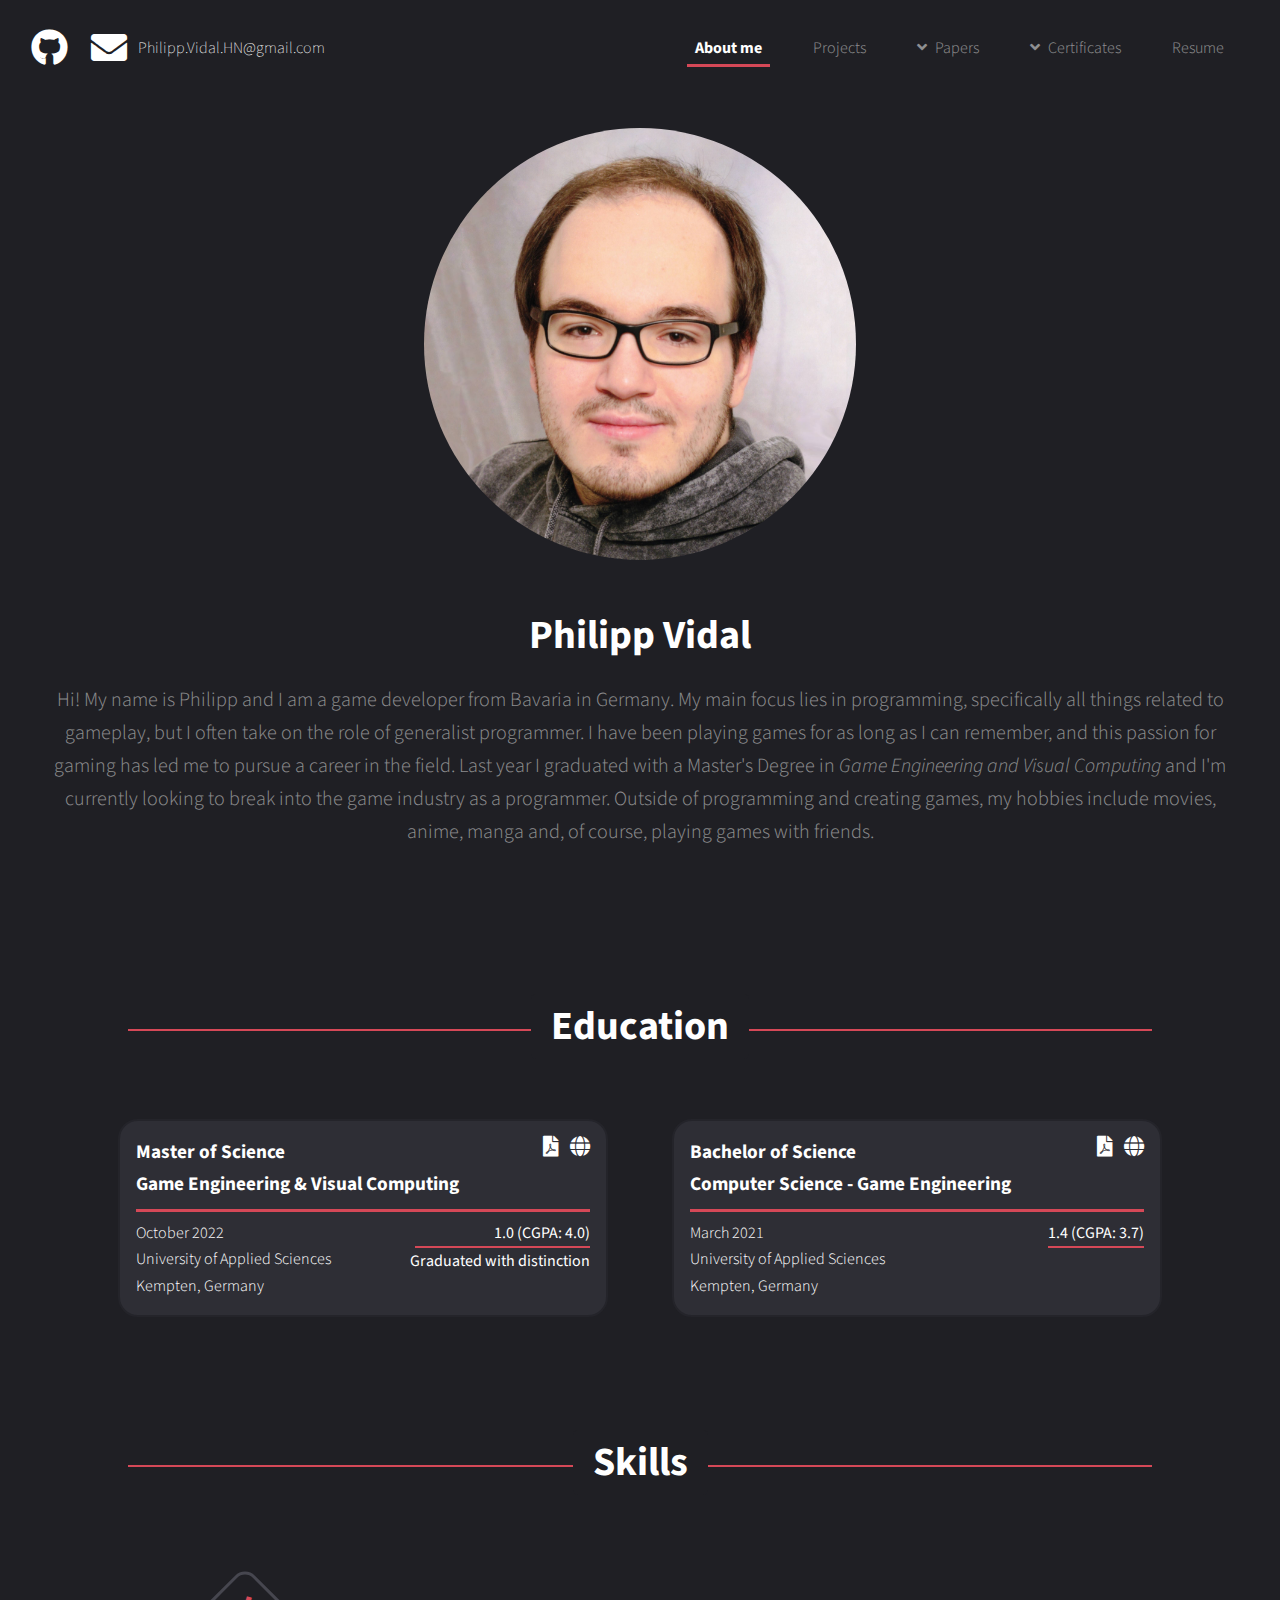
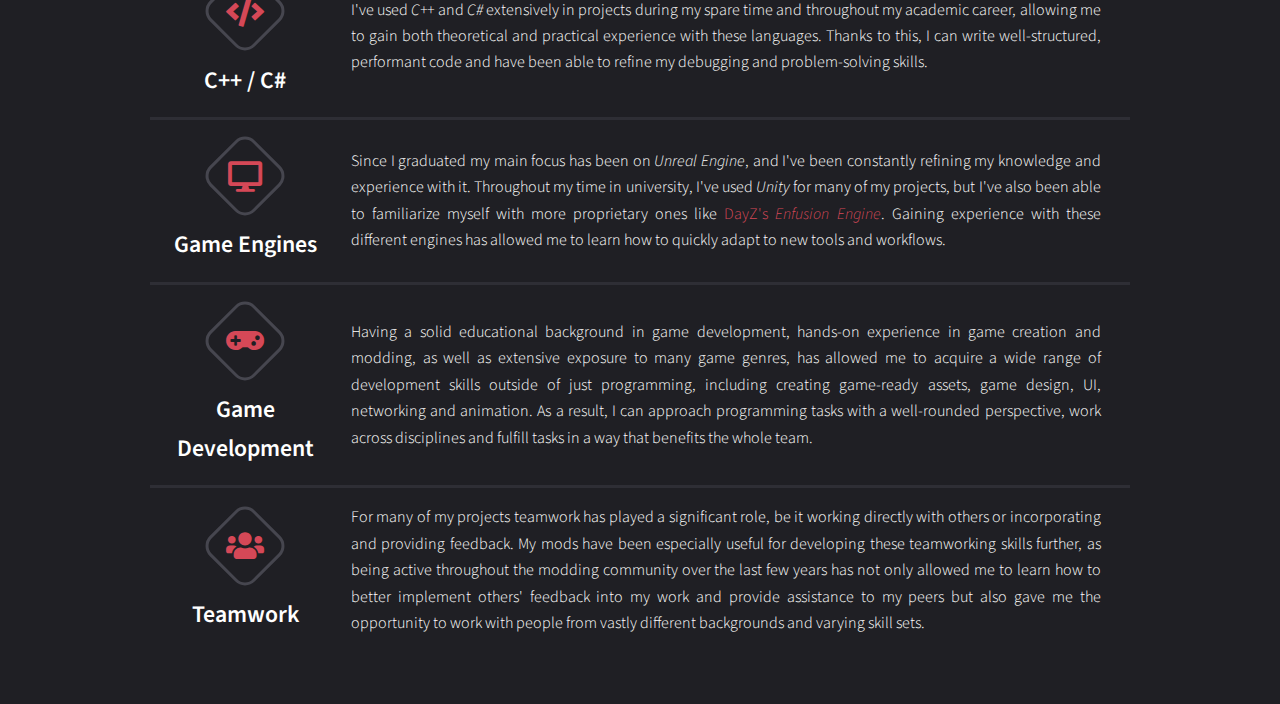
==== commit 623c5b52: "Update Text Content" ====
--- a/index.html
+++ b/index.html
@@ -77,17 +77,13 @@
 				<div class="inner">
 					<div class="content">
 						<h1>Philipp Vidal</h1>
-						<p>
-							I am a passionate game developer with a primary focus on programming who has a strong educational background in the field. 
-							I hold a master's degree with distinction in <i>Game Engineering and Visual Computing</i>, 
-							as well as a bachelor's degree in <i>Computer Science - Game Engineering</i>, 
-							both from the <i>University of Applied Sciences</i> in Kempten, Germany.
-							<br>
-							My love for gaming is what drew me to pursue a career in game development and as an avid gamer, 
-							I am keen on creating games that are not only fun to play but also offer unique and immersive experiences to players.
-							<br>
-							As a recent graduate, I am eager to contribute my skills and knowledge to the game industry, 
-							take on new challenges and continue to grow in the process!
+						<p>		
+							Hi! My name is Philipp and I am a game developer from Bavaria in Germany. 
+							My main focus lies in programming, specifically all things related to gameplay, but I often take on the role of generalist programmer. 
+							I have been playing games for as long as I can remember, 
+							and this passion for gaming has led me to pursue a career in the field. 
+							Last year I graduated with a Master's Degree in <i>Game Engineering and Visual Computing</i> and I'm currently looking to break into the game industry as a programmer. 
+							Outside of programming and creating games, my hobbies include movies, anime, manga and, of course, playing games with friends. 
 						</p>
 						<ul class="actions">
 							<!--<li><a href="https://github.com/PhilippVidal" target=”_blank” class="button icon github large primary scrolly">Github</a></li>-->
@@ -121,7 +117,7 @@
 										<p class="education-course">Game Engineering & Visual Computing</p>
 									</div>
 									<div class="education-result">
-										<p class="education-grade">CGPA: 4.0</p>
+										<p class="education-grade">1.0 (CGPA: 4.0)</p>
 										<p class="education-notes">Graduated with distinction</p>
 									</div>
 									<div class="education-school">
@@ -141,7 +137,7 @@
 										<p class="education-course">Computer Science - Game Engineering</p>
 									</div>
 									<div class="education-result">
-										<p class="education-grade">CGPA: 3.7</p>
+										<p class="education-grade">1.4 (CGPA: 3.7)</p>
 									</div>
 									<div class="education-school">
 										<p class="education-date">March 2021</p>
@@ -152,45 +148,12 @@
 										<a class="fas fa-file-pdf education-button" href="/certificates/PhilippVidal_BachelorsCertificate.pdf" target="_blank"></a>
 										<a class="fas fa-globe education-button" href="https://www.hs-kempten.de/en/faculty-of-computer-science/degree-courses/bachelors-degrees/computer-science-game-engineering" target="_blank"></a>									
 									</div>
-								</div>
-
-
-
-
-								
-								<!-- <table class="project-details-table" style="width:80%;">
-									<tr>
-										<td style="width: 35%; text-align: left;">
-											<b>Master of Science <br> Game Engineering & Visual Computing</b>
-										</td>
-										<td style="width: 35%; text-align: center; vertical-align: middle;">
-											1.0 (CGPA: 4.0)<br>
-											Graduated with distinction
-										</td>
-										<td style="width: 35%; text-align: right;">
-											University of Applied Sciences<br> 
-											Kempten, Germany<br>
-											November 2022
-										</td>
-									</tr>
-									<tr>
-										<td style="width: 30%; text-align: left;">
-											<b>Bachelor of Science <br> Computer Science -	Game Engineering</b>
-										</td>
-										<td style="width: 35%; text-align: center; vertical-align: middle;">
-											CGPA: 3.7
-										</td>
-										<td style="width: 35%; text-align: right;">
-											University of Applied Sciences<br> 
-											Kempten, Germany<br>
-											November 2022
-										</td>
-									</tr>
-								</table> -->
+								</div>					
 							</div>
 
 						</div>
 					</section>
+
 
 			<!-- Skills -->
 					<section id="skills" class="wrapper style1">
@@ -200,6 +163,75 @@
 									<h2>Skills</h2>
 								</header>
 							</div>
+
+
+
+							<div class="inner">
+								<div class="skills">
+	
+									<div class="skill">
+										<div class="skill-header">
+											<i class="icon solid alt major fas fa-code"></i>
+											<p class="skill-name">C++ / C#</p>
+										</div>
+										<p class="skill-description">
+											I've used <i>C++</i> and <i>C#</i> extensively in projects during my spare time and throughout my academic career,
+											allowing me to gain both theoretical and practical experience with these languages. 
+											Thanks to this, I can write well-structured, performant code 
+											and have been able to refine my debugging and problem-solving skills. 
+										</p>
+									</div>
+	
+									<div class="skill">
+										<div class="skill-header">
+											<i class="icon solid alt major fas fa-desktop"></i>
+											<p class="skill-name">Game Engines</p>
+										</div>
+										<p class="skill-description">
+											Since I graduated my main focus has been on <i>Unreal Engine</i>, 
+											and I've been constantly refining my knowledge and experience with it.
+											Throughout my time in university, I've used <i>Unity</i> for many of my projects, 
+											but I've also been able to familiarize myself with more proprietary ones like 
+											<a href="https://dayz.com/" target="_blank" style="text-decoration: none;">DayZ's</a>
+											<i><a href="https://enfusionengine.com/" target="_blank" style="text-decoration: none;">Enfusion Engine</a></i>.
+											Gaining experience with these different engines has allowed me to learn how to quickly adapt to new tools and workflows.
+										</p>
+									</div>
+
+									<div class="skill">
+										<div class="skill-header">
+											<i class="icon solid alt major fas fa-gamepad"></i>
+											<p class="skill-name">Game Development</p>
+										</div>
+										<p class="skill-description">
+											Having a solid educational background in game development, hands-on experience in game creation and modding, 
+											as well as extensive exposure to many game genres, 
+											has allowed me to acquire a wide range of development skills outside of just programming, 
+											including creating game-ready assets, game design, UI, networking and animation. 
+											As a result, I can approach programming tasks with a well-rounded perspective, 
+											work across disciplines and fulfill tasks in a way that benefits the whole team. 
+										</p>
+									</div>
+
+									<div class="skill">
+										<div class="skill-header">
+											<i class="icon solid alt major featured fas fa-users"></i>
+											<p class="skill-name">Teamwork</p>
+										</div>
+										<p class="skill-description">													
+											For many of my projects teamwork has played a significant role, 
+											be it working directly with others or incorporating and providing feedback. 
+											My mods have been especially useful for developing these teamworking skills further, 
+											as being active throughout the modding community over the last few years 
+											has not only allowed me to learn how to better implement others' feedback into my work 
+											and provide assistance to my peers
+											but also gave me the opportunity to work with people from vastly different backgrounds and varying skill sets. 
+										</p>
+									</div>
+								
+								</div>
+							</div>
+							<!--
 							<div class="features">
 								<div class="feature">
 									<span class="icon solid alt major fas fa-gamepad"></span>
@@ -234,7 +266,7 @@
 								</div>
 								<div class="feature">
 									<span class="icon solid alt major featured fas fa-users"></span>
-									<h2>Working in Groups</h2>
+									<h2>Teamwork</h2>
 									<p>
 										During my studies at university, I participated in various group projects of different sizes,
 										which allowed me to develop valuable teamwork skills. 
@@ -243,7 +275,9 @@
 									</p>
 								</div>
 							</div>
+							-->
 						</div>
+
 					</section>
 
 			<!-- Projects -->
--- a/assets/css/main.css
+++ b/assets/css/main.css
@@ -2409,6 +2409,7 @@
 		text-decoration: none;
 		border-bottom: none;
 		position: relative;
+		
 	}
 
 		.icon:before {
@@ -2418,7 +2419,7 @@
 			font-style: normal;
 			font-variant: normal;
 			text-rendering: auto;
-			line-height: 1;
+			
 			text-transform: none !important;
 			font-family: 'Font Awesome 5 Free';
 			font-weight: 400;
@@ -2448,7 +2449,7 @@
 			display: block;
 			height: 2.75rem;
 			line-height: 2.75rem;
-			margin: 0 auto 2.75rem auto;
+			margin: 0 auto calc(0.25rem + 0.5vw) auto;
 			text-align: center;
 			width: 2.75rem;
 		}
@@ -2488,9 +2489,9 @@
 				}
 
 				.icon.alt.major:after {
-					height: 5rem;
-					width: 5rem;
-					margin: -2.5rem 0 0 -2.5rem;
+					height: 4rem;
+					width: 4rem;;
+					margin: -2.0rem 0 0 -2.0rem;
 				}
 
 /* Image */
@@ -4191,7 +4192,7 @@
 			transform: translate(50%, -50%);
 			border-radius: 3px 0 0 3px;
 		}
-		
+		/*
 		@media screen and (max-width: 1920px) {
 
 			.video-container {
@@ -4201,7 +4202,7 @@
 			.slideshow-container {
 				max-width: 60%;
 			}
-		}
+		}*/
 		
 		/* Hide the images by default */
 		.mySlides {
@@ -4394,6 +4395,11 @@
 			text-align: justify;
 		}
 
+		.project-description h3 { 
+			margin: 0 0 0 0;
+			font-size: 1.3rem;
+		}
+
 		.project-details-table { 
 			table-layout: auto; 
 			width: 60%;
@@ -4529,4 +4535,71 @@
 		}
 
 		
+/* Skills */
+.skill-name { 
+    color: var(--color-text);
+
+    font-size: calc(14pt + 0.4vw);
+    font-weight: 600;
+	margin: 0;
+
+}
+
+.skill-description { 
+    color: var(--color-text);
+    text-align: justify;
+	margin: 0;
+}
+
+
+.skills {
+    display: flex;
+    flex-direction: column;
+	width: 90%;
+	margin: 0 auto;
+}
+
+.skill {
+    display: flex;
+    justify-content: center;
+    align-items: center;
+    gap: calc(0.25rem + 0.5vw);
+    text-align: center;
+
+    padding: calc(0.2rem + 1vw) calc(1rem + 1vw);
+	padding-left:0;
+    border-bottom: 3px solid var(--color-secondary);
+	
+}
+
+.skill-header  {
+    display: flex;
+    flex-direction: column;
+    justify-content: center;
+    align-items: center;
+    flex: 1 0 20%;
+}
+
+.skill-icon {
+    color: var(--color-highlight);
+    margin-bottom: calc(0.25rem + 0.5vw);
+	margin-top: calc(0.25rem + 0.5vw);
+
+    font-size: calc(32pt + 0.4vw);
+	
+
+}
+
+
+.skill:last-child {
+    border-bottom: none;
+}
+
+@media screen and (max-width: 900px) {
+    .skill {
+        flex-wrap: wrap; 
+		padding: calc(1rem + 1vw);
+    }
+}
+
 		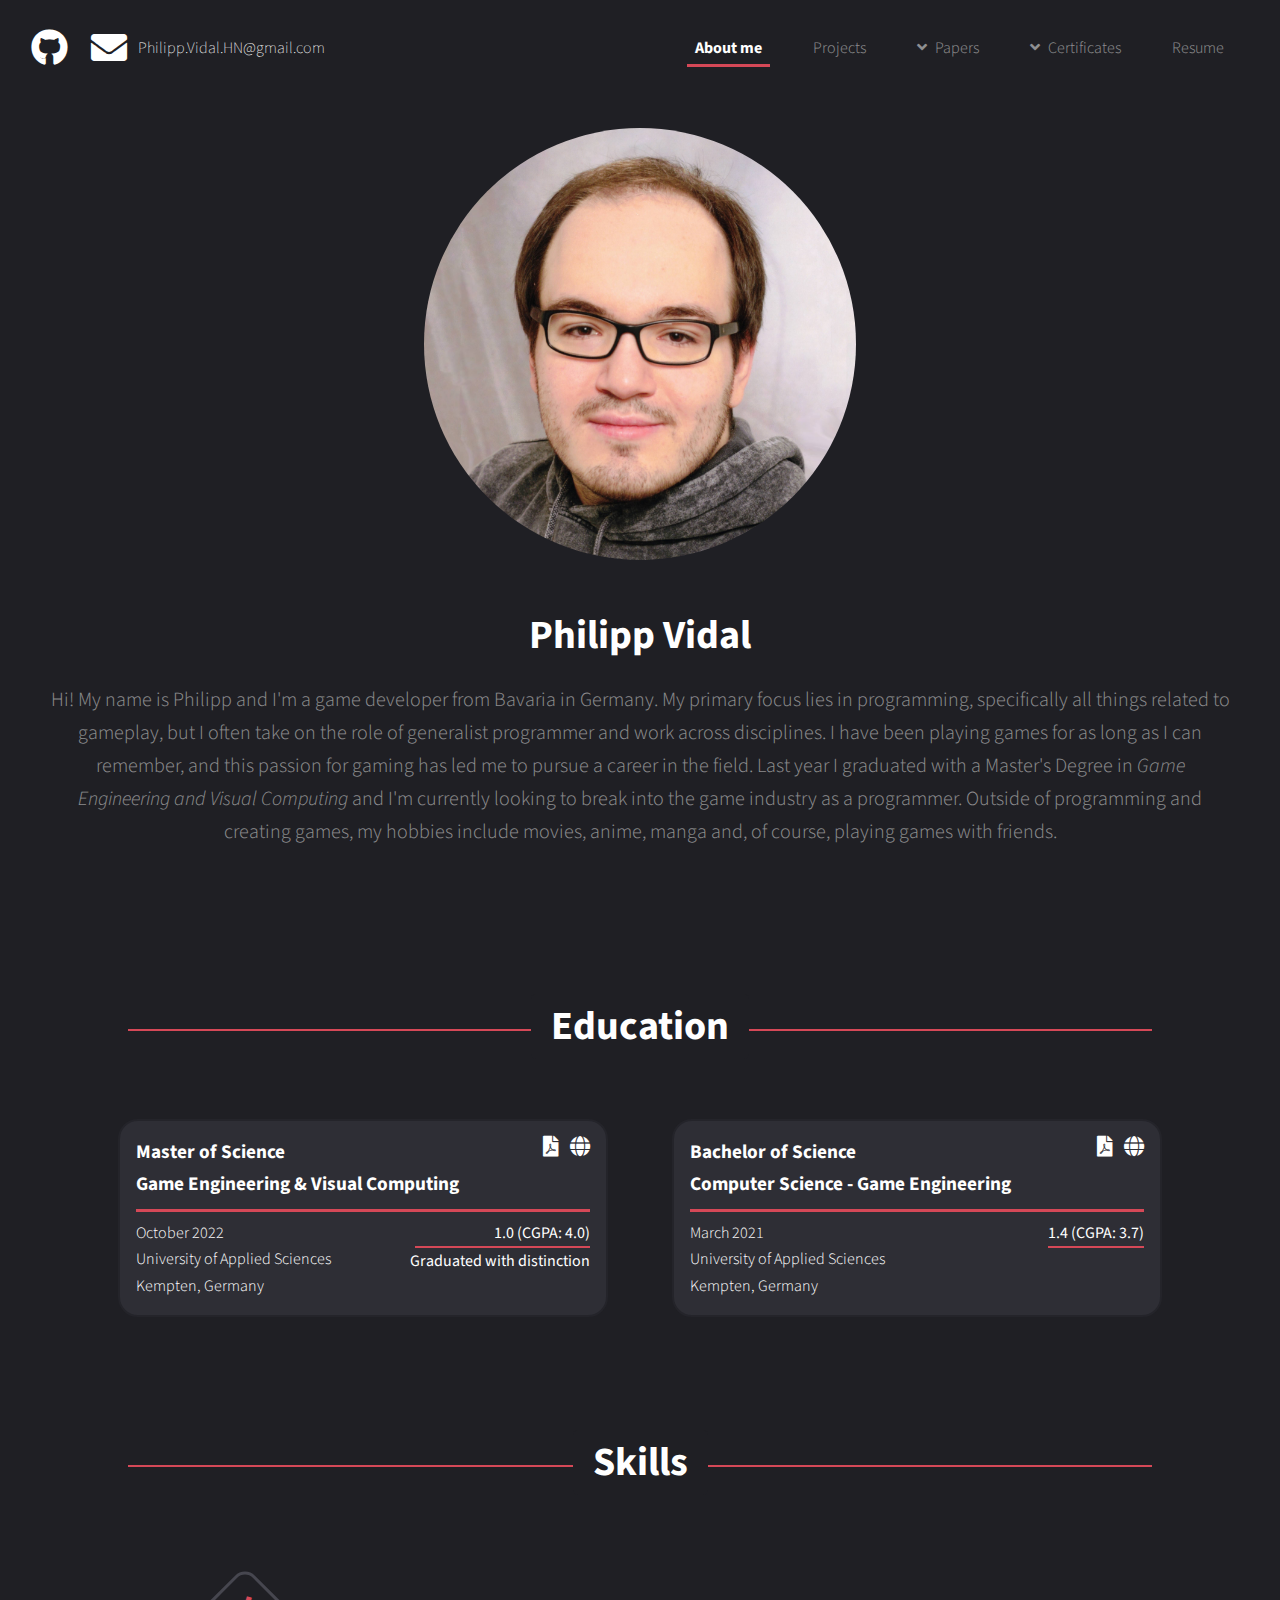
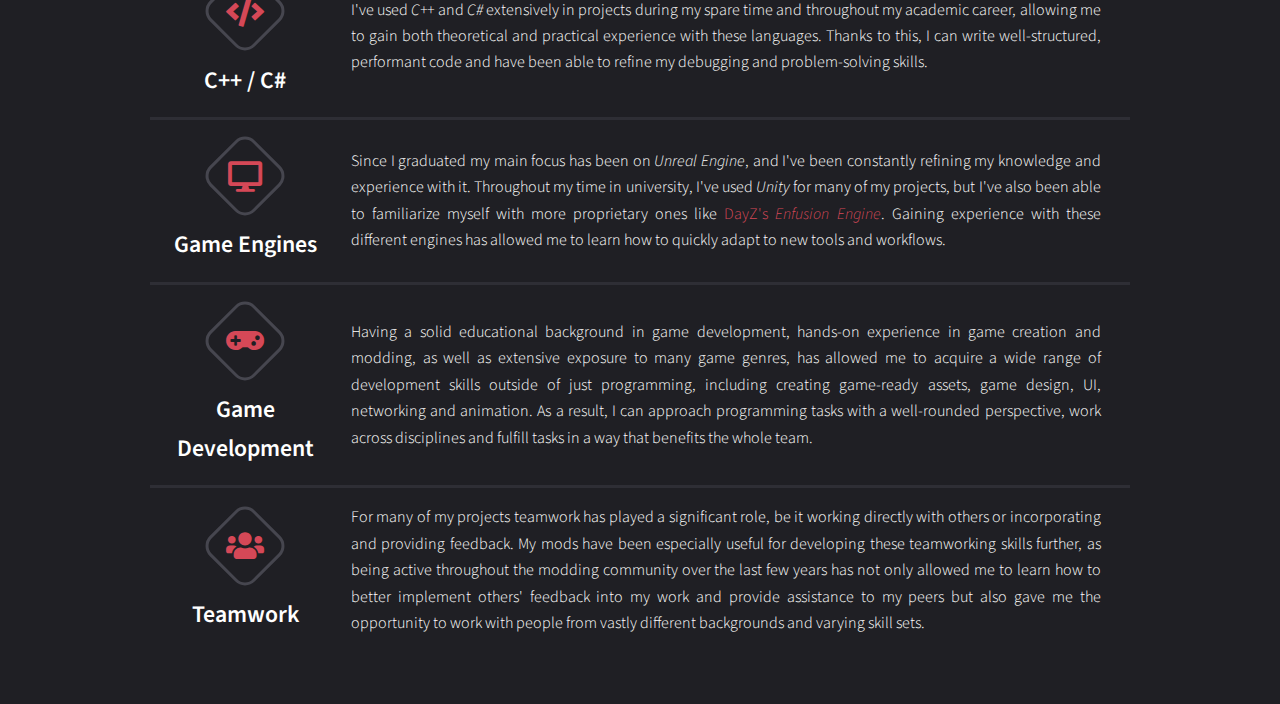
==== commit c1ffa256: "Fix typos and wording" ====
--- a/index.html
+++ b/index.html
@@ -78,8 +78,8 @@
 					<div class="content">
 						<h1>Philipp Vidal</h1>
 						<p>		
-							Hi! My name is Philipp and I am a game developer from Bavaria in Germany. 
-							My main focus lies in programming, specifically all things related to gameplay, but I often take on the role of generalist programmer. 
+							Hi! My name is Philipp and I'm a game developer from Bavaria in Germany. 
+							My primary focus lies in programming, specifically all things related to gameplay, but I often take on the role of generalist programmer and work across disciplines. 
 							I have been playing games for as long as I can remember, 
 							and this passion for gaming has led me to pursue a career in the field. 
 							Last year I graduated with a Master's Degree in <i>Game Engineering and Visual Computing</i> and I'm currently looking to break into the game industry as a programmer. 
